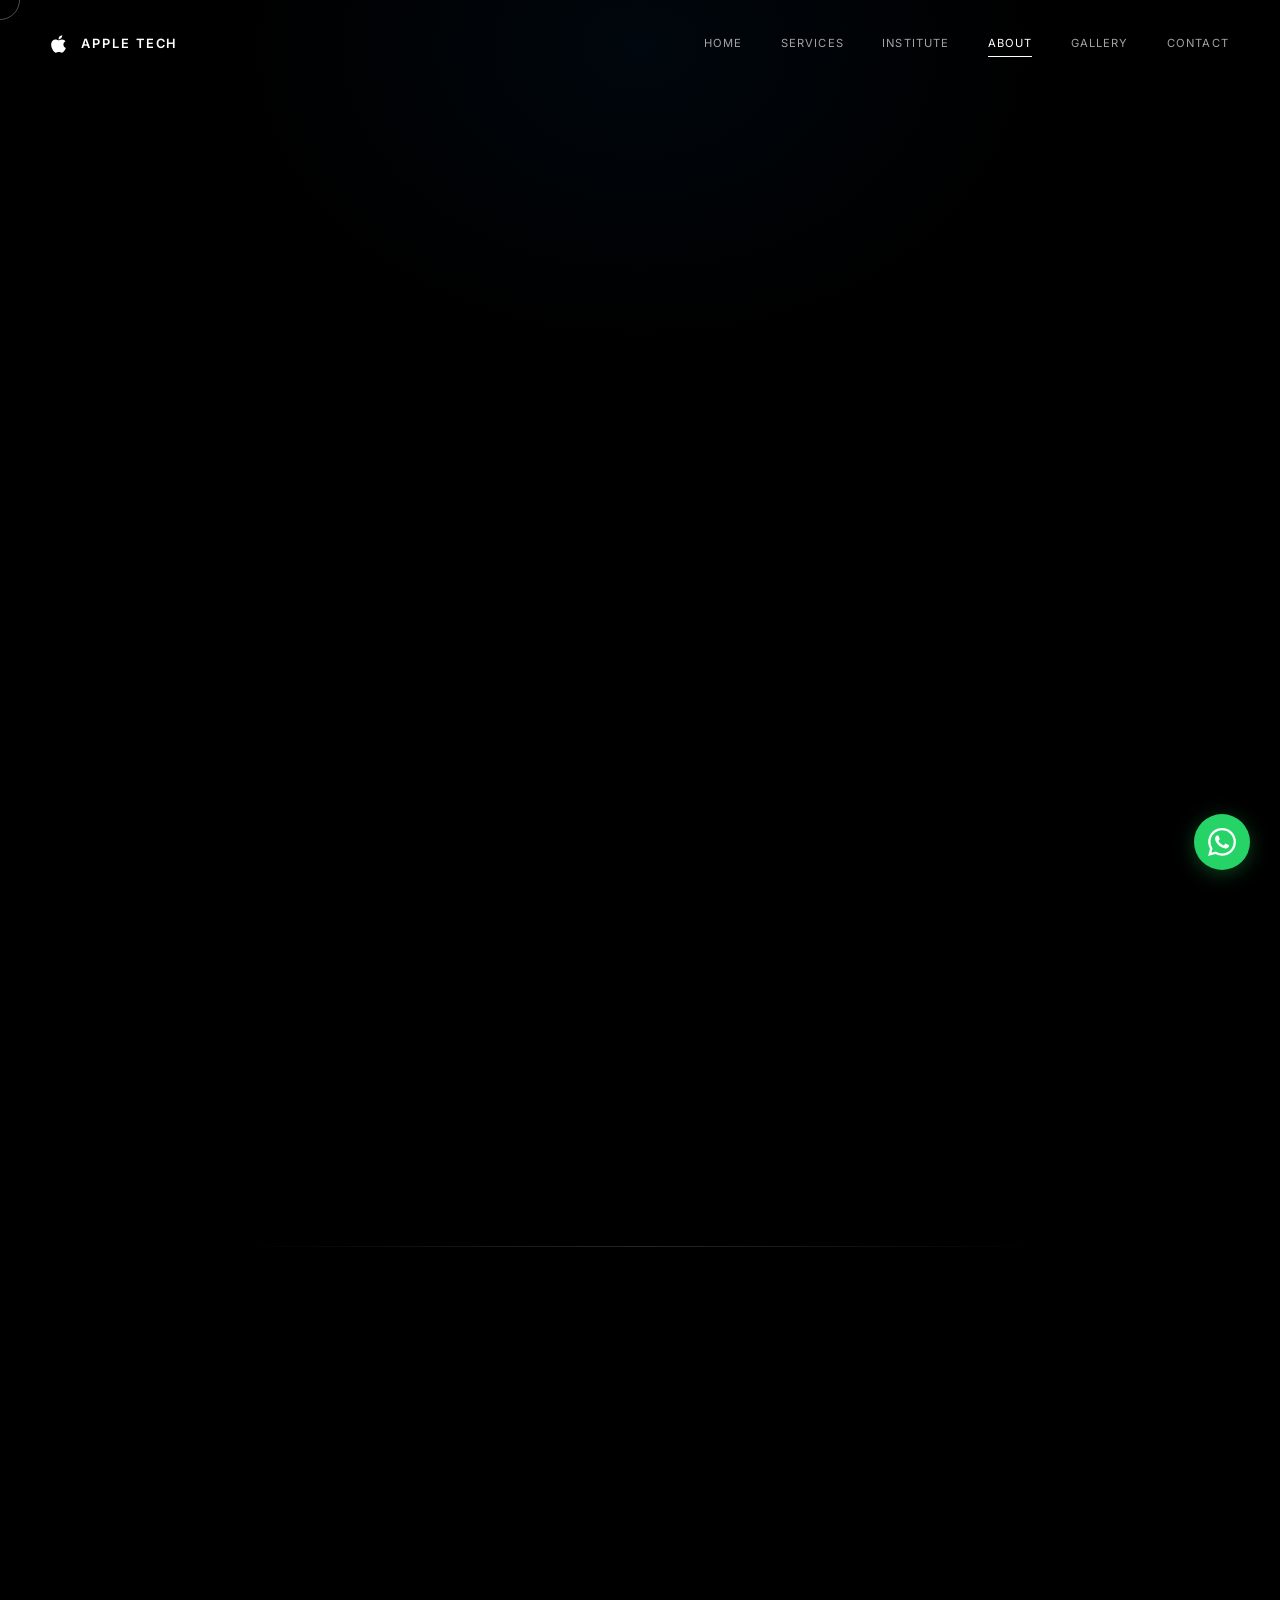
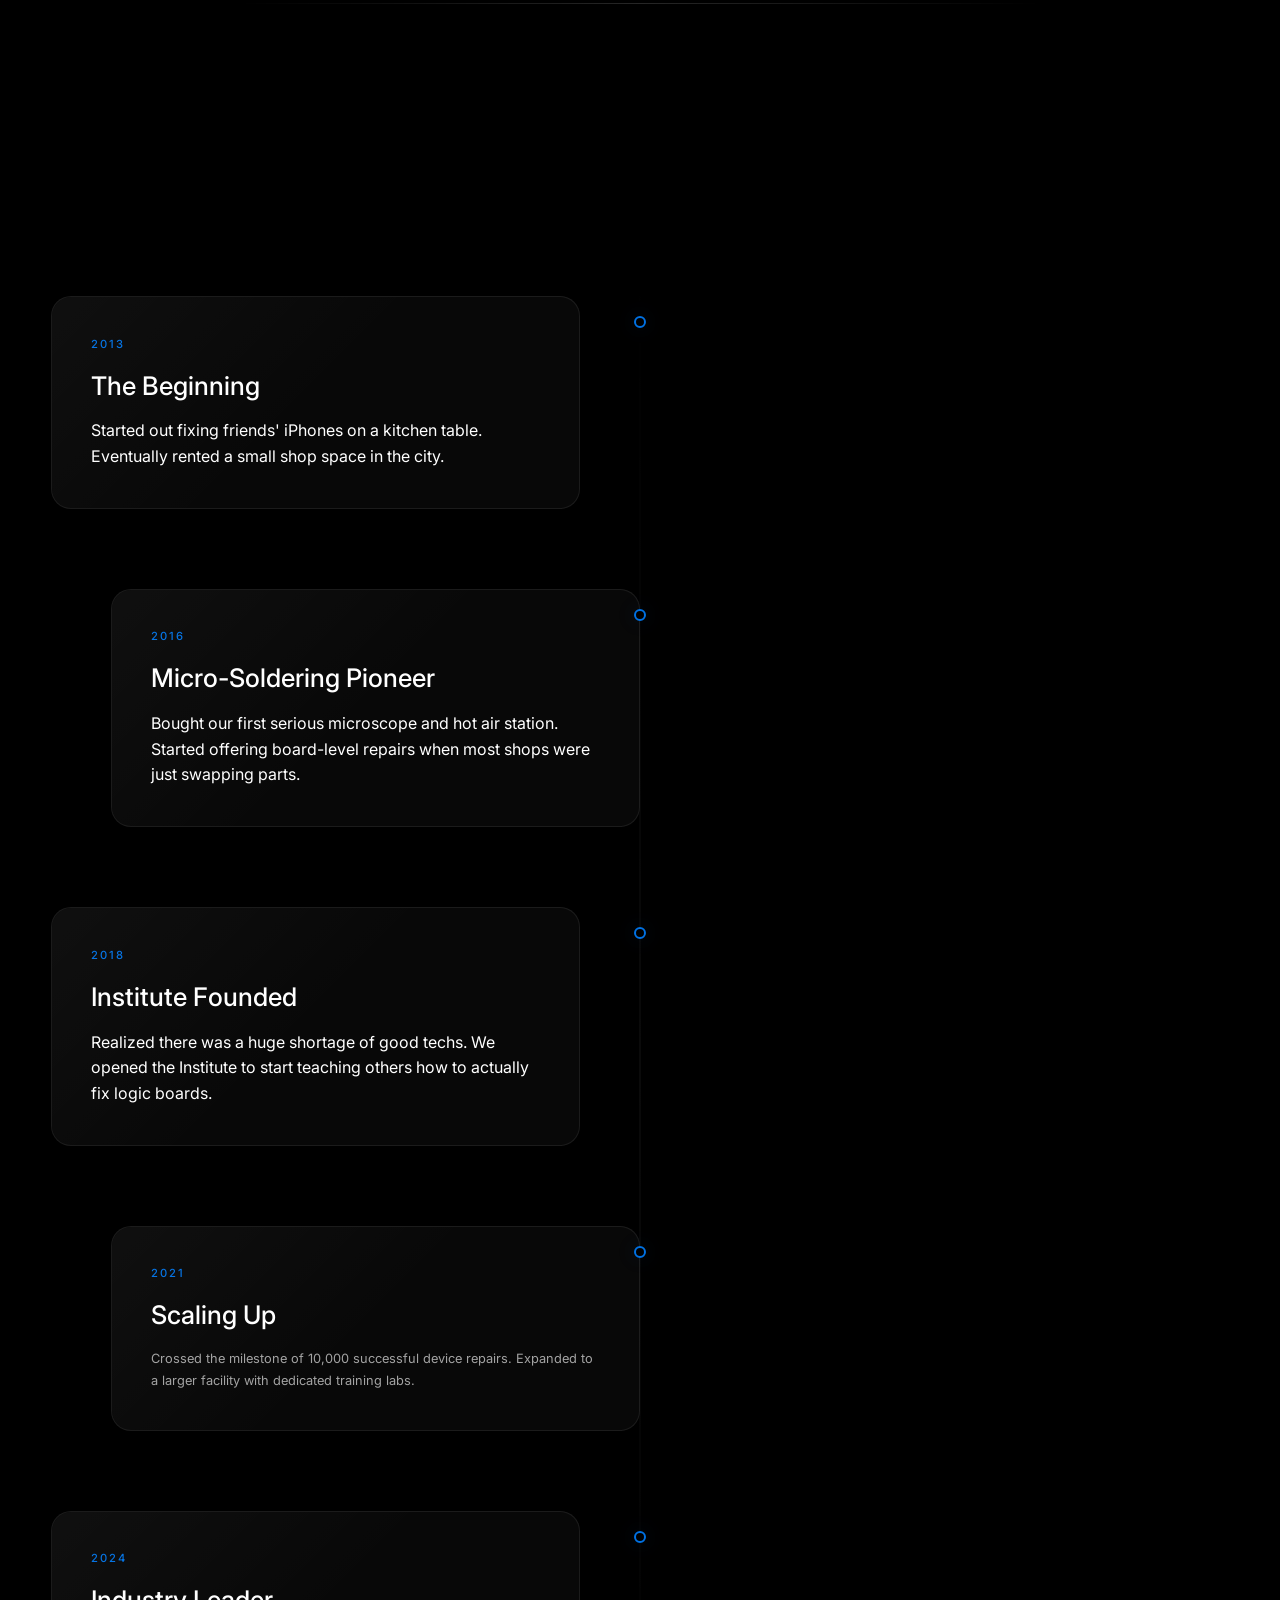
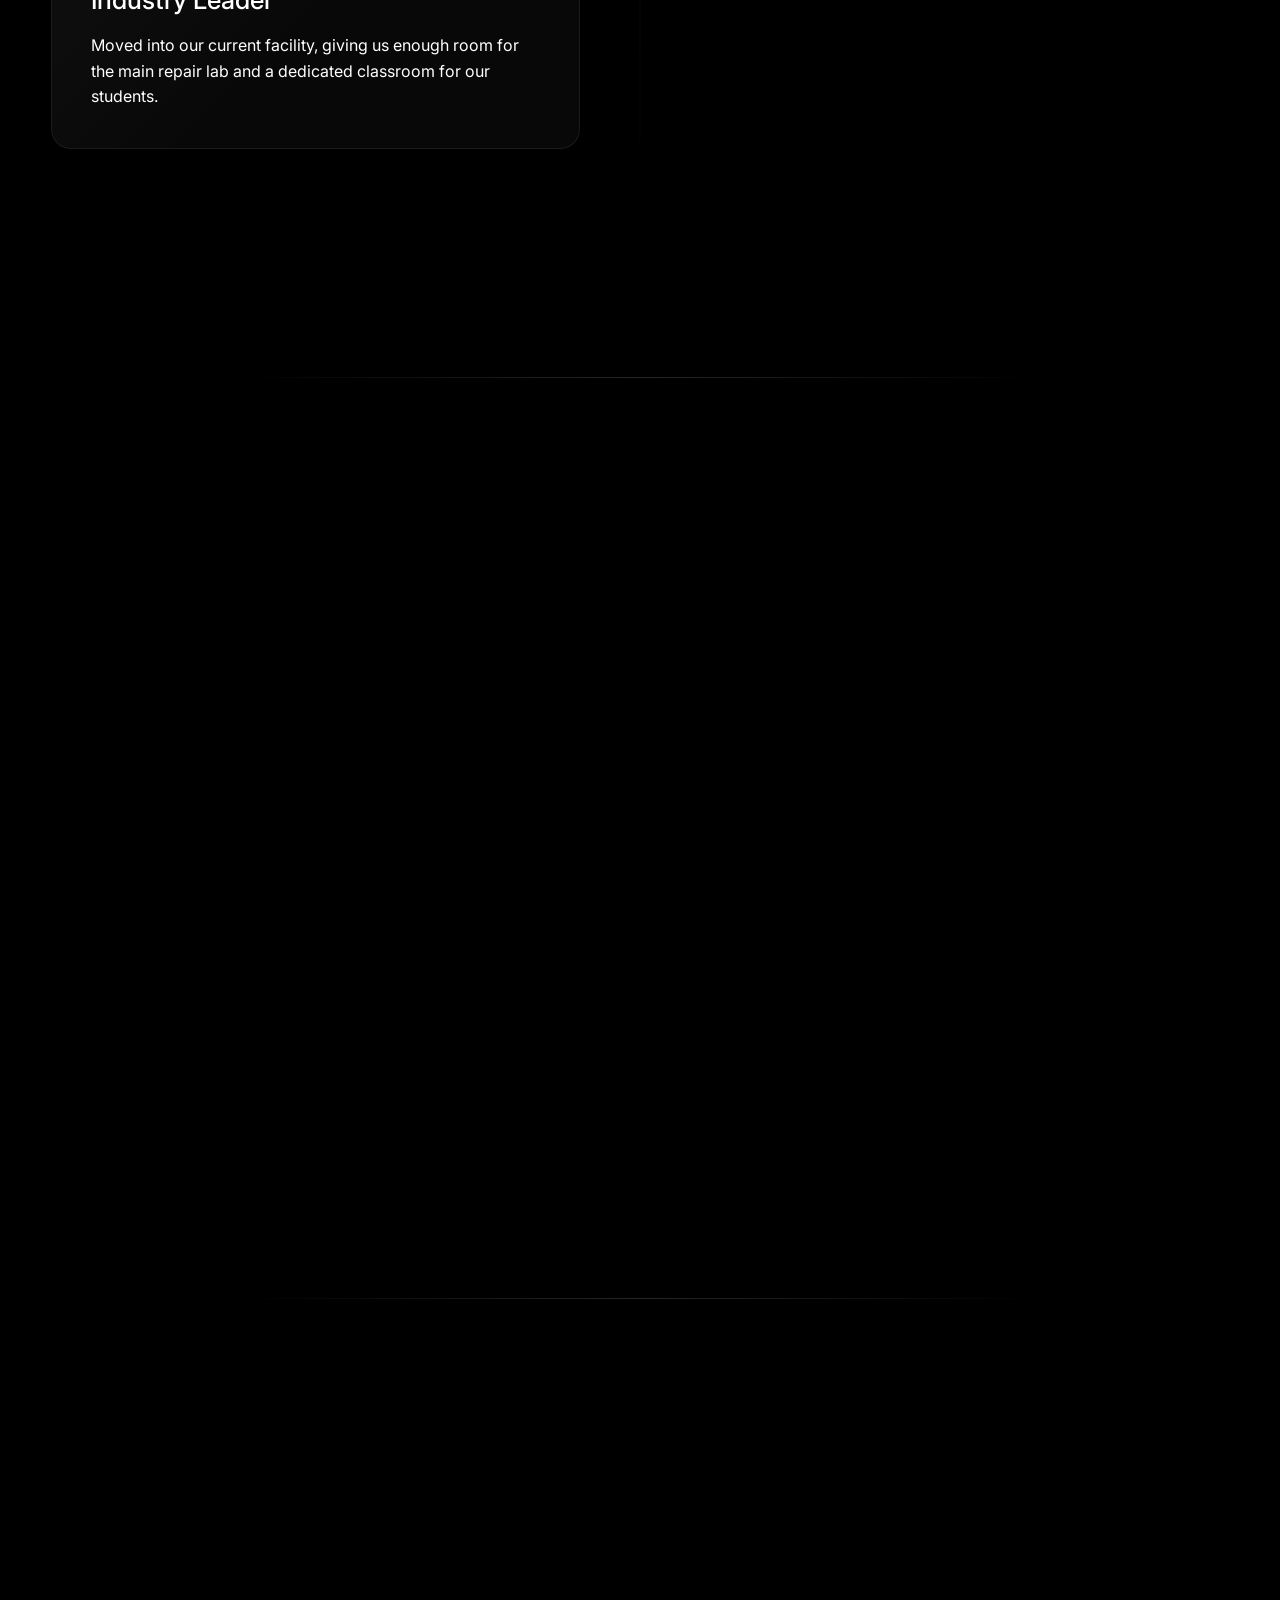
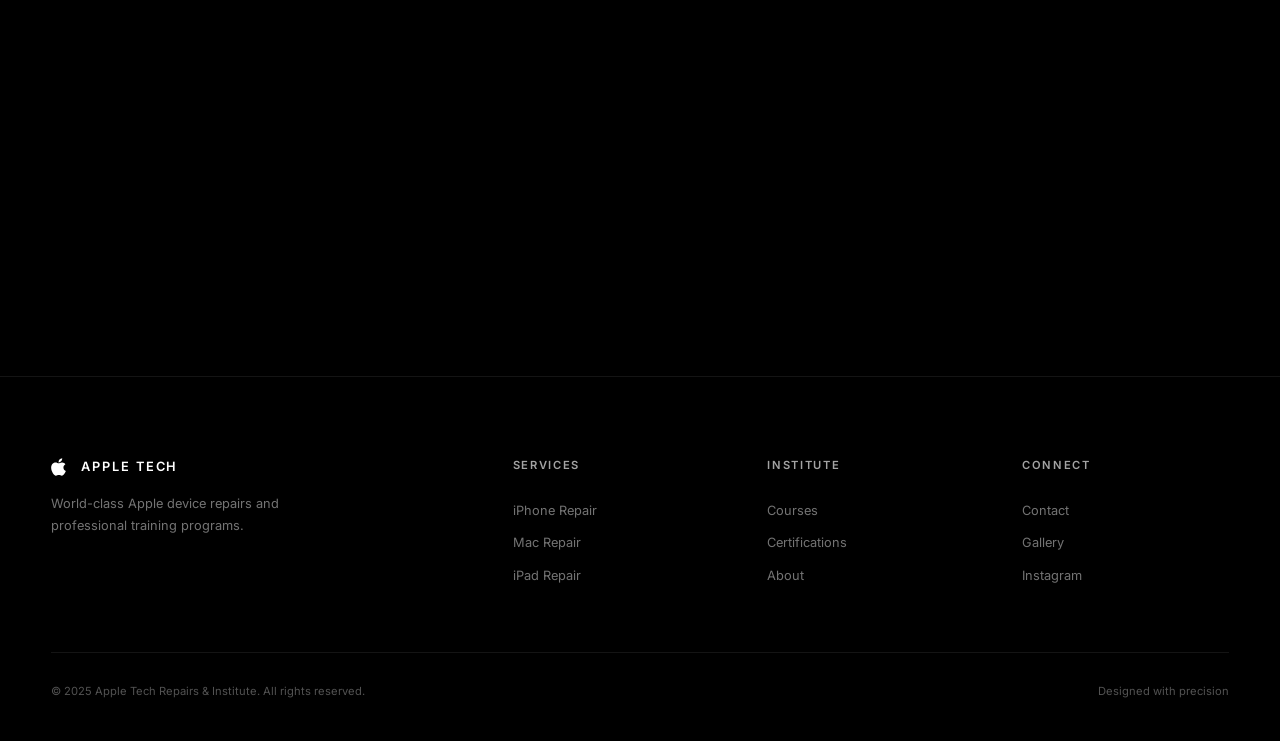
==== about.html @ 597361f4 "'First'" ====
<!DOCTYPE html>
<html lang="en">

<head>
  <meta charset="UTF-8">
  <meta name="viewport" content="width=device-width, initial-scale=1.0">
  <title>About Us — Apple Tech Repairs & Institute</title>
  <meta name="description"
    content="Learn about Apple Tech Repairs & Institute. Our story, mission, team, and 12+ years of excellence in Apple technology repair and education.">

  <link rel="preconnect" href="https://fonts.googleapis.com">
  <link rel="preconnect" href="https://fonts.gstatic.com" crossorigin>
  <link rel="stylesheet" href="https://unpkg.com/lenis@1.3.23/dist/lenis.css">
  <script src="https://cdn.tailwindcss.com"></script>
  <script>tailwind.config = { theme: { extend: { fontFamily: { 'inter': ['Inter', 'sans-serif'] } } } }</script>
  <link rel="stylesheet" href="css/style.css">
  <script type="importmap">
  { "imports": { "three": "https://cdn.jsdelivr.net/npm/three@0.160.0/build/three.module.js", "three/addons/": "https://cdn.jsdelivr.net/npm/three@0.160.0/examples/jsm/" } }
  </script>
</head>

<body data-page="about">

  <div class="page-transition"></div>

  <div class="cursor-ring"></div>
  <div class="three-canvas" id="three-canvas"></div>
  <div class="particles"></div>

  <nav class="nav" id="nav">
    <div class="nav-inner">
      <a href="index.html" class="nav-logo">
        <div class="logo-icon"></div>Apple Tech
      </a>
      <div class="nav-links">
        <a href="index.html" class="nav-link">Home</a>
        <a href="services.html" class="nav-link">Services</a>
        <a href="institute.html" class="nav-link">Institute</a>
        <a href="about.html" class="nav-link active">About</a>
        <a href="gallery.html" class="nav-link">Gallery</a>
        <a href="contact.html" class="nav-link">Contact</a>
      </div>
      <button class="nav-toggle" id="nav-toggle" aria-label="Menu"><span></span><span></span><span></span></button>
    </div>
  </nav>
  <div class="nav-mobile" id="nav-mobile">
    <a href="index.html" class="nav-link">Home</a>
    <a href="services.html" class="nav-link">Services</a>
    <a href="institute.html" class="nav-link">Institute</a>
    <a href="about.html" class="nav-link active">About</a>
    <a href="gallery.html" class="nav-link">Gallery</a>
    <a href="contact.html" class="nav-link">Contact</a>
  </div>

  <!-- ==================== PAGE HERO ==================== -->
  <section class="page-hero">
    <div class="bg-radial-top"></div>
    <div class="container grid grid-cols-1 lg:grid-cols-2 gap-12 items-center w-full">
      <div class="hero-content" data-parallax-mouse="10" style="text-align: left; padding: 0; margin: 0;">
        <span class="section-label reveal">Our Story</span>
        <h1 class="page-hero-title reveal">About <strong>Apple Tech</strong></h1>
        <p class="page-hero-subtitle reveal" style="margin-left: 0; margin-right: auto;">We're a team of technicians who
          love taking things apart and making them work again.</p>
      </div>
      <div class="hero-image reveal-right" data-parallax-mouse="-10"
        style="display: flex; justify-content: center; align-items: center;">
        <img src="aserts/hero-section-right-side.png" alt="Apple Devices"
          style="width: 100%; max-width: 500px; filter: drop-shadow(0 20px 40px rgba(0,0,0,0.5)); animation: float 6s ease-in-out infinite;">
      </div>
    </div>
  </section>

  <!-- ==================== FACILITY SHOWCASE ==================== -->
  <section class="section" style="padding-top: 0;">
    <div class="container">
      <div class="glass-card reveal"
        style="padding: 0; overflow: hidden; border-radius: 24px; aspect-ratio: 21/9; position: relative;">
        <img src="https://images.unsplash.com/photo-1581092160562-40aa08e78837?auto=format&fit=crop&w=1600&q=80"
          alt="Technician repairing motherboard via microscope"
          style="width: 100%; height: 100%; object-fit: cover; opacity: 0.8; mix-blend-mode: screen; filter: grayscale(50%) contrast(1.2);">
        <div
          style="position: absolute; inset: 0; background: linear-gradient(to top, rgba(0,0,0,0.9), transparent); pointer-events: none;">
        </div>
        <div style="position: absolute; bottom: 40px; left: 40px; max-width: 600px;">
          <h2 class="section-title" style="margin-bottom: 8px; font-size: var(--font-size-2xl);">Precision
            <strong>Micro-Soldering</strong></h2>
          <p style="color: var(--gray-300);">Where others see a dead logic board, we see a puzzle waiting to be solved
            under the microscope.</p>
        </div>
      </div>
    </div>
  </section>

  <div class="glow-divider"></div>

  <!-- ==================== MISSION ==================== -->
  <section class="section" id="mission" style="padding-top: 0;">
    <div class="container" style="max-width: 800px;">
      <div style="text-align: center;">
        <span class="section-label reveal">Our Mission</span>
        <h2 class="section-title reveal">We believe in fixing things instead of throwing them away.</h2>
        <p class="section-subtitle reveal">Throwing away a laptop just because a single chip failed never made sense to
          us. We started this shop to offer real, component-level repairs, and eventually opened the institute to pass
          those skills on to the next generation of techs.</p>
      </div>
    </div>
  </section>

  <div class="glow-divider"></div>

  <!-- ==================== TIMELINE ==================== -->
  <section class="section" id="our-timeline">
    <div class="container">
      <div class="section-header">
        <span class="section-label reveal">Our Journey</span>
        <h2 class="section-title reveal">Company <strong>Evolution</strong></h2>
      </div>
      <div class="timeline">
        <div class="timeline-item">
          <div class="timeline-content">
            <div class="glass-card">
              <div class="card-glow"></div>
              <div class="timeline-year">2013</div>
              <h3 class="timeline-title">The Beginning</h3>
              <p>Started out fixing friends' iPhones on a kitchen table. Eventually rented a small shop space in the
                city.</p>
            </div>
          </div>
          <div class="timeline-content"></div>
        </div>
        <div class="timeline-item">
          <div class="timeline-content"></div>
          <div class="timeline-content">
            <div class="glass-card">
              <div class="card-glow"></div>
              <div class="timeline-year">2016</div>
              <h3 class="timeline-title">Micro-Soldering Pioneer</h3>
              <p>Bought our first serious microscope and hot air station. Started offering board-level repairs when most
                shops were just swapping parts.</p>
            </div>
          </div>
        </div>
        <div class="timeline-item">
          <div class="timeline-content">
            <div class="glass-card">
              <div class="card-glow"></div>
              <div class="timeline-year">2018</div>
              <h3 class="timeline-title">Institute Founded</h3>
              <p>Realized there was a huge shortage of good techs. We opened the Institute to start teaching others how
                to actually fix logic boards.</p>
            </div>
          </div>
          <div class="timeline-content"></div>
        </div>
        <div class="timeline-item">
          <div class="timeline-content"></div>
          <div class="timeline-content">
            <div class="glass-card">
              <div class="card-glow"></div>
              <div class="timeline-year">2021</div>
              <h3 class="timeline-title">Scaling Up</h3>
              <p class="timeline-desc">Crossed the milestone of 10,000 successful device repairs. Expanded to a larger
                facility with dedicated training labs.</p>
            </div>
          </div>
        </div>
        <div class="timeline-item">
          <div class="timeline-content">
            <div class="glass-card">
              <div class="card-glow"></div>
              <div class="timeline-year">2024</div>
              <h3 class="timeline-title">Industry Leader</h3>
              <p>Moved into our current facility, giving us enough room for the main repair lab and a dedicated
                classroom for our students.</p>
            </div>
          </div>
          <div class="timeline-content"></div>
        </div>
      </div>
    </div>
  </section>

  <div class="glow-divider"></div>

  <!-- ==================== VALUES ==================== -->
  <section class="section" id="values">
    <div class="container">
      <div class="section-header">
        <span class="section-label reveal">What We Stand For</span>
        <h2 class="section-title reveal">Our <strong>Values</strong></h2>
      </div>
      <div class="cards-grid cards-grid-3">
        <div class="glass-card reveal">
          <div class="card-glow"></div>
          <div class="card-icon"><svg width="24" height="24" viewBox="0 0 24 24" fill="none" stroke="currentColor"
              stroke-width="2" stroke-linecap="round" stroke-linejoin="round">
              <circle cx="12" cy="12" r="10"></circle>
              <circle cx="12" cy="12" r="6"></circle>
              <circle cx="12" cy="12" r="2"></circle>
            </svg></div>
          <h3 class="card-title">Precision</h3>
          <p class="card-desc">We try to get every tiny screw back exactly where it belongs.</p>
        </div>
        <div class="glass-card reveal">
          <div class="card-glow"></div>
          <div class="card-icon"><svg width="24" height="24" viewBox="0 0 24 24" fill="none" stroke="currentColor"
              stroke-width="2" stroke-linecap="round" stroke-linejoin="round">
              <path d="M12 22s8-4 8-10V5l-8-3-8 3v7c0 6 8 10 8 10z"></path>
              <path d="m9 12 2 2 4-4"></path>
            </svg></div>
          <h3 class="card-title">Integrity</h3>
          <p class="card-desc">We'll tell you straight up if a repair isn't worth it. No point in fixing something
            that's totally dead.</p>
        </div>
        <div class="glass-card reveal">
          <div class="card-glow"></div>
          <div class="card-icon"><svg width="24" height="24" viewBox="0 0 24 24" fill="none" stroke="currentColor"
              stroke-width="2" stroke-linecap="round" stroke-linejoin="round">
              <polygon points="13 2 3 14 12 14 11 22 21 10 12 10 13 2"></polygon>
            </svg></div>
          <h3 class="card-title">Innovation</h3>
          <p class="card-desc">Apple keeps changing how they build things, so we keep buying new tools and learning new
            tricks.</p>
        </div>
        <div class="glass-card reveal">
          <div class="card-glow"></div>
          <div class="card-icon"><svg width="24" height="24" viewBox="0 0 24 24" fill="none" stroke="currentColor"
              stroke-width="2" stroke-linecap="round" stroke-linejoin="round">
              <path d="M4 19.5v-15A2.5 2.5 0 0 1 6.5 2H20v20H6.5a2.5 2.5 0 0 1 0-5H20"></path>
            </svg></div>
          <h3 class="card-title">Education</h3>
          <p class="card-desc">We don't gatekeep our repair methods. If we figure out a tough repair, we teach our
            students how to do it.</p>
        </div>
        <div class="glass-card reveal">
          <div class="card-glow"></div>
          <div class="card-icon"><svg width="24" height="24" viewBox="0 0 24 24" fill="none" stroke="currentColor"
              stroke-width="2" stroke-linecap="round" stroke-linejoin="round">
              <circle cx="12" cy="12" r="10"></circle>
              <line x1="2" y1="12" x2="22" y2="12"></line>
              <path d="M12 2a15.3 15.3 0 0 1 4 10 15.3 15.3 0 0 1-4 10 15.3 15.3 0 0 1-4-10 15.3 15.3 0 0 1 4-10z">
              </path>
            </svg></div>
          <h3 class="card-title">Sustainability</h3>
          <p class="card-desc">Keeping electronics out of landfills is just a good thing to do. Repairing is almost
            always better than replacing.</p>
        </div>
        <div class="glass-card reveal">
          <div class="card-glow"></div>
          <div class="card-icon"><svg width="24" height="24" viewBox="0 0 24 24" fill="none" stroke="currentColor"
              stroke-width="2" stroke-linecap="round" stroke-linejoin="round">
              <polygon
                points="12 2 15.09 8.26 22 9.27 17 14.14 18.18 21.02 12 17.77 5.82 21.02 7 14.14 2 9.27 8.91 8.26 12 2">
              </polygon>
            </svg></div>
          <h3 class="card-title">Excellence</h3>
          <p class="card-desc">We take pride in our work. It feels good to hand back a perfectly working laptop to
            someone who thought it was dead.</p>
        </div>
      </div>
    </div>
  </section>

  <div class="glow-divider"></div>

  <!-- ==================== TEAM ==================== -->
  <section class="section" id="team">
    <div class="container">
      <div class="section-header">
        <span class="section-label reveal">Meet the Experts</span>
        <h2 class="section-title reveal">Our <strong>Team</strong></h2>
      </div>
      <div class="cards-grid cards-grid-3">
        <div class="glass-card team-card reveal" style="text-align: center;">
          <div class="card-glow"></div>
          <div
            style="width: 80px; height: 80px; border-radius: 50%; margin: 0 auto 20px; background: linear-gradient(135deg, var(--gray-700), var(--gray-900)); border: 2px solid var(--glass-border); display: flex; align-items: center; justify-content: center; color: var(--accent);">
            <svg width="32" height="32" viewBox="0 0 24 24" fill="none" stroke="currentColor" stroke-width="2"
              stroke-linecap="round" stroke-linejoin="round">
              <path d="M19 21v-2a4 4 0 0 0-4-4H9a4 4 0 0 0-4 4v2"></path>
              <circle cx="12" cy="7" r="4"></circle>
            </svg>
          </div>
          <h3 class="card-title">Usman Ali</h3>
          <p
            style="font-size: var(--font-size-xs); color: var(--accent); letter-spacing: 0.1em; text-transform: uppercase; margin-bottom: 12px;">
            Lead Tech & Founder</p>
          <p class="card-desc">Been fixing Macs since the Core 2 Duo days. Spends most of his time looking through a
            microscope.</p>
        </div>
        <div class="glass-card team-card reveal" style="text-align: center;">
          <div class="card-glow"></div>
          <div
            style="width: 80px; height: 80px; border-radius: 50%; margin: 0 auto 20px; background: linear-gradient(135deg, var(--gray-700), var(--gray-900)); border: 2px solid var(--glass-border); display: flex; align-items: center; justify-content: center; color: var(--accent);">
            <svg width="32" height="32" viewBox="0 0 24 24" fill="none" stroke="currentColor" stroke-width="2"
              stroke-linecap="round" stroke-linejoin="round">
              <path
                d="M15 14c.2-1 .7-1.7 1.5-2.5 1-.9 1.5-2.2 1.5-3.5A6 6 0 0 0 6 8c0 1.3.5 2.6 1.5 3.5.8.8 1.3 1.5 1.5 2.5" />
              <path d="M9 18h6" />
              <path d="M10 22h4" />
            </svg>
          </div>
          <h3 class="card-title">Fahad Ahmed</h3>
          <p
            style="font-size: var(--font-size-xs); color: var(--accent); letter-spacing: 0.1em; text-transform: uppercase; margin-bottom: 12px;">
            Head Instructor</p>
          <p class="card-desc">Used to work at an Apple Store before realizing he wanted to actually fix the boards.
            Leads our advanced classes.</p>
        </div>
        <div class="glass-card team-card reveal" style="text-align: center;">
          <div class="card-glow"></div>
          <div
            style="width: 80px; height: 80px; border-radius: 50%; margin: 0 auto 20px; background: linear-gradient(135deg, var(--gray-700), var(--gray-900)); border: 2px solid var(--glass-border); display: flex; align-items: center; justify-content: center; color: var(--accent);">
            <svg width="32" height="32" viewBox="0 0 24 24" fill="none" stroke="currentColor" stroke-width="2"
              stroke-linecap="round" stroke-linejoin="round">
              <path
                d="M14.7 6.3a1 1 0 0 0 0 1.4l1.6 1.6a1 1 0 0 0 1.4 0l3.77-3.77a6 6 0 0 1-7.94 7.94l-6.91 6.91a2.12 2.12 0 0 1-3-3l6.91-6.91a6 6 0 0 1 7.94-7.94l-3.76 3.76z">
              </path>
            </svg>
          </div>
          <h3 class="card-title">Ayesha Khan</h3>
          <p
            style="font-size: var(--font-size-xs); color: var(--accent); letter-spacing: 0.1em; text-transform: uppercase; margin-bottom: 12px;">
            Technician</p>
          <p class="card-desc">Our go-to person for water damage. If your phone took a swim, Elena is the one who will
            usually save it.</p>
        </div>
      </div>
    </div>
  </section>

  <!-- FOOTER -->
  <footer class="footer" id="footer">
    <div class="container">
      <div class="footer-grid">
        <div class="footer-brand">
          <div class="nav-logo" style="margin-bottom: 16px;">
            <div class="logo-icon"></div>Apple Tech
          </div>
          <p>World-class Apple device repairs and professional training programs.</p>
        </div>
        <div class="footer-col">
          <h4>Services</h4><a href="services.html">iPhone Repair</a><a href="services.html">Mac Repair</a><a
            href="services.html">iPad Repair</a>
        </div>
        <div class="footer-col">
          <h4>Institute</h4><a href="institute.html">Courses</a><a href="institute.html">Certifications</a><a
            href="about.html">About</a>
        </div>
        <div class="footer-col">
          <h4>Connect</h4><a href="contact.html">Contact</a><a href="gallery.html">Gallery</a><a href="#">Instagram</a>
        </div>
      </div>
      <div class="footer-bottom">
        <span>&copy; 2025 Apple Tech Repairs & Institute. All rights reserved.</span>
        <span>Designed with precision</span>
      </div>
    </div>
  </footer>

  <a href="https://wa.me/923001234567" target="_blank" class="whatsapp-float" aria-label="Chat on WhatsApp">
    <svg viewBox="0 0 24 24">
      <path
        d="M17.472 14.382c-.297-.149-1.758-.867-2.03-.967-.273-.099-.471-.148-.67.15-.197.297-.767.966-.94 1.164-.173.199-.347.223-.644.075-.297-.15-1.255-.463-2.39-1.475-.883-.788-1.48-1.761-1.653-2.059-.173-.297-.018-.458.13-.606.134-.133.298-.347.446-.52.149-.174.198-.298.298-.497.099-.198.05-.371-.025-.52-.075-.149-.669-1.612-.916-2.207-.242-.579-.487-.5-.669-.51-.173-.008-.371-.01-.57-.01-.198 0-.52.074-.792.372-.272.297-1.04 1.016-1.04 2.479 0 1.462 1.065 2.875 1.213 3.074.149.198 2.096 3.2 5.077 4.487.709.306 1.262.489 1.694.625.712.227 1.36.195 1.871.118.571-.085 1.758-.719 2.006-1.413.248-.694.248-1.289.173-1.413-.074-.124-.272-.198-.57-.347m-5.421 7.403h-.004a9.87 9.87 0 01-5.031-1.378l-.361-.214-3.741.982.998-3.648-.235-.374a9.86 9.86 0 01-1.51-5.26c.001-5.45 4.436-9.884 9.888-9.884 2.64 0 5.122 1.03 6.988 2.898a9.825 9.825 0 012.893 6.994c-.003 5.45-4.437 9.884-9.885 9.884m8.413-18.297A11.815 11.815 0 0012.05 0C5.495 0 .16 5.335.157 11.892c0 2.096.547 4.142 1.588 5.945L.057 24l6.305-1.654a11.882 11.882 0 005.683 1.448h.005c6.554 0 11.89-5.335 11.893-11.893a11.821 11.821 0 00-3.48-8.413z" />
    </svg>
  </a>

  <script src="https://unpkg.com/lenis@1.3.23/dist/lenis.min.js"></script>
  <script src="https://cdn.jsdelivr.net/npm/gsap@3.15.0/dist/gsap.min.js"></script>
  <script src="https://cdn.jsdelivr.net/npm/gsap@3.15.0/dist/ScrollTrigger.min.js"></script>
  <script src="https://cdn.jsdelivr.net/npm/htmx.org@2.0.10/dist/htmx.min.js"></script>
  <script defer src="https://cdn.jsdelivr.net/npm/alpinejs@3.15.12/dist/cdn.min.js"></script>
  <script type="module" src="js/three-scene.js"></script>
  <script src="js/main.js"></script>
  <script src="js/animations.js"></script>
  <script src="js/pages/about.js"></script>
</body>

</html>
---- css/style.css ----
/* ============================================================
   APPLE TECH — Anti-Gravity Design System
   Premium monochrome, glassmorphism, floating UI
   ============================================================ */

/* ---------- Google Font ---------- */
@import url('https://fonts.googleapis.com/css2?family=Inter:wght@100;200;300;400;500;600;700;800;900&display=swap');

/* ---------- Custom Properties ---------- */
:root {
  /* Colors */
  --black: #000000;
  --white: #ffffff;
  --gray-50: #fafafa;
  --gray-100: #f5f5f5;
  --gray-200: #e5e5e5;
  --gray-300: #d4d4d4;
  --gray-400: #a3a3a3;
  --gray-500: #737373;
  --gray-600: #525252;
  --gray-700: #404040;
  --gray-800: #262626;
  --gray-900: #171717;
  --gray-950: #0a0a0a;

  /* Accent */
  --accent: #0071E3;
  --accent-glow: rgba(0, 113, 227, 0.4);

  /* Glass */
  --glass-bg: rgba(255, 255, 255, 0.03);
  --glass-bg-hover: rgba(255, 255, 255, 0.06);
  --glass-border: rgba(255, 255, 255, 0.08);
  --glass-border-hover: rgba(255, 255, 255, 0.15);
  --glass-blur: 20px;
  --glass-blur-heavy: 40px;

  /* Glow */
  --glow-white: rgba(255, 255, 255, 0.08);
  --glow-white-strong: rgba(255, 255, 255, 0.15);
  --glow-accent: rgba(0, 113, 227, 0.15);

  /* Spacing */
  --section-padding: clamp(80px, 12vh, 160px);
  --container-max: 1280px;
  --container-padding: clamp(20px, 4vw, 80px);

  /* Typography */
  --font-family: 'Inter', -apple-system, BlinkMacSystemFont, 'Segoe UI', sans-serif;
  --font-size-xs: clamp(0.7rem, 0.8vw, 0.8rem);
  --font-size-sm: clamp(0.8rem, 0.9vw, 0.9rem);
  --font-size-base: clamp(0.9rem, 1vw, 1rem);
  --font-size-lg: clamp(1rem, 1.2vw, 1.2rem);
  --font-size-xl: clamp(1.2rem, 1.5vw, 1.5rem);
  --font-size-2xl: clamp(1.5rem, 2vw, 2rem);
  --font-size-3xl: clamp(2rem, 3vw, 3rem);
  --font-size-4xl: clamp(2.5rem, 4vw, 4rem);
  --font-size-hero: clamp(2.8rem, 6vw, 6rem);
  --font-size-display: clamp(3.5rem, 8vw, 8rem);

  /* Animation */
  --ease-out-expo: cubic-bezier(0.16, 1, 0.3, 1);
  --ease-out-quart: cubic-bezier(0.25, 1, 0.5, 1);
  --ease-in-out: cubic-bezier(0.65, 0, 0.35, 1);
  --duration-fast: 0.3s;
  --duration-medium: 0.6s;
  --duration-slow: 1s;
  --duration-glacial: 2s;

  /* Z-index layers */
  --z-background: -1;
  --z-content: 1;
  --z-nav: 100;
  --z-cursor: 200;
  --z-preloader: 300;
  --z-overlay: 250;
}

/* ---------- Reset ---------- */
*,
*::before,
*::after {
  margin: 0;
  padding: 0;
  box-sizing: border-box;
}

html {
  scroll-behavior: auto;
  /* Lenis handles scrolling */
  -webkit-font-smoothing: antialiased;
  -moz-osx-font-smoothing: grayscale;
}

body {
  font-family: var(--font-family);
  background: var(--black);
  color: var(--white);
  overflow-x: hidden;
  cursor: default;
  line-height: 1.6;
  min-height: 100vh;
}

a {
  color: inherit;
  text-decoration: none;
  cursor: pointer;
}

button {
  cursor: pointer;
  font-family: var(--font-family);
}

img {
  max-width: 100%;
  height: auto;
  display: block;
}

ul,
ol {
  list-style: none;
}

input,
textarea,
select {
  font-family: var(--font-family);
  cursor: pointer;
}

/* ---------- Scrollbar ---------- */
::-webkit-scrollbar {
  width: 4px;
}

::-webkit-scrollbar-track {
  background: transparent;
}

::-webkit-scrollbar-thumb {
  background: rgba(255, 255, 255, 0.1);
  border-radius: 4px;
}

::-webkit-scrollbar-thumb:hover {
  background: rgba(255, 255, 255, 0.2);
}

/* ---------- Selection ---------- */
::selection {
  background: var(--accent);
  color: var(--white);
}

/* ---------- Custom Cursor ---------- */
.cursor-dot {
  position: fixed;
  top: 0;
  left: 0;
  width: 8px;
  height: 8px;
  background: var(--white);
  border-radius: 50%;
  pointer-events: none;
  z-index: var(--z-cursor);
  transform: translate(-50%, -50%);
  transition: width 0.3s var(--ease-out-expo),
    height 0.3s var(--ease-out-expo),
    background 0.3s var(--ease-out-expo);
  mix-blend-mode: difference;
}

.cursor-ring {
  position: fixed;
  top: 0;
  left: 0;
  width: 40px;
  height: 40px;
  border: 1px solid rgba(255, 255, 255, 0.3);
  border-radius: 50%;
  pointer-events: none;
  z-index: var(--z-cursor);
  transform: translate(-50%, -50%);
  transition: width 0.4s var(--ease-out-expo),
    height 0.4s var(--ease-out-expo),
    border-color 0.4s var(--ease-out-expo),
    background 0.4s var(--ease-out-expo);
}

.cursor-dot.hover {
  width: 60px;
  height: 60px;
  background: rgba(255, 255, 255, 0.05);
  mix-blend-mode: normal;
}

.cursor-ring.hover {
  width: 80px;
  height: 80px;
  border-color: var(--accent);
  background: rgba(0, 113, 227, 0.05);
}

.cursor-dot.clicking {
  width: 4px;
  height: 4px;
}

.cursor-ring.clicking {
  width: 30px;
  height: 30px;
}

/* Hide custom cursor on touch */
@media (hover: none) {

  .cursor-dot,
  .cursor-ring {
    display: none;
  }

  body,
  a,
  button,
  input,
  textarea,
  select {
    cursor: auto;
  }
}

/* ---------- Preloader ---------- */
.preloader {
  position: fixed;
  inset: 0;
  background: var(--black);
  z-index: var(--z-preloader);
  display: flex;
  align-items: center;
  justify-content: center;
  flex-direction: column;
  gap: 24px;
}

.preloader-text {
  font-size: var(--font-size-2xl);
  font-weight: 200;
  letter-spacing: 0.5em;
  text-transform: uppercase;
  overflow: hidden;
}

.preloader-text .char {
  display: inline-block;
  transform: translateY(100%);
  opacity: 0;
}

.preloader-line {
  width: 0;
  height: 1px;
  background: linear-gradient(90deg, transparent, var(--white), transparent);
}

.preloader-sub {
  font-size: var(--font-size-xs);
  font-weight: 300;
  letter-spacing: 0.3em;
  text-transform: uppercase;
  color: var(--gray-500);
  opacity: 0;
}

.preloader.hidden {
  pointer-events: none;
}

/* ---------- Page Transition Overlay ---------- */
.page-transition {
  position: fixed;
  inset: 0;
  background: var(--black);
  z-index: var(--z-overlay);
  pointer-events: none;
  opacity: 0;
}

/* ---------- Three.js Canvas ---------- */
.three-canvas {
  position: fixed;
  inset: 0;
  z-index: var(--z-background);
  pointer-events: none;
}

.three-canvas canvas {
  width: 100% !important;
  height: 100% !important;
}

/* ---------- Navigation ---------- */
.nav {
  position: fixed;
  top: 0;
  left: 0;
  right: 0;
  z-index: var(--z-nav);
  padding: 20px var(--container-padding);
  transition: transform 0.6s var(--ease-out-expo),
    background 0.6s var(--ease-out-expo);
}

.nav.scrolled {
  background: rgba(0, 0, 0, 0.6);
  backdrop-filter: blur(var(--glass-blur));
  -webkit-backdrop-filter: blur(var(--glass-blur));
  border-bottom: 1px solid var(--glass-border);
}

.nav.hidden {
  transform: translateY(-100%);
}

.nav-inner {
  max-width: var(--container-max);
  margin: 0 auto;
  display: flex;
  align-items: center;
  justify-content: space-between;
  height: 48px;
}

.nav-logo {
  font-size: var(--font-size-sm);
  font-weight: 600;
  letter-spacing: 0.15em;
  text-transform: uppercase;
  display: flex;
  align-items: center;
  gap: 10px;
  white-space: nowrap;
}

.nav-logo .logo-icon {
  width: 20px;
  height: 20px;
  background: var(--white);
  -webkit-mask-image: url("data:image/svg+xml,%3Csvg xmlns='http://www.w3.org/2000/svg' viewBox='0 0 384 512'%3E%3Cpath d='M318.7 268.7c-.2-36.7 16.4-64.4 50-84.8-18.8-26.9-47.2-41.7-84.7-44.6-35.5-2.8-74.3 20.7-88.5 20.7-15 0-49.4-19.7-76.4-19.7C63.3 141.2 4 184.8 4 273.5q0 39.3 14.4 81.2c12.8 36.7 59 126.7 107.2 125.2 25.2-.6 43-17.9 75.8-17.9 31.8 0 48.3 17.9 76.4 17.9 48.6-.7 90.4-82.5 102.6-119.3-65.2-30.7-61.7-90-61.7-91.9zm-56.6-164.2c27.3-32.4 24.8-61.9 24-72.5-24.1 1.4-52 16.4-67.9 34.9-17.5 19.8-27.8 44.3-25.6 71.9 26.1 2 49.9-11.4 69.5-34.3z'/%3E%3C/svg%3E");
  mask-image: url("data:image/svg+xml,%3Csvg xmlns='http://www.w3.org/2000/svg' viewBox='0 0 384 512'%3E%3Cpath d='M318.7 268.7c-.2-36.7 16.4-64.4 50-84.8-18.8-26.9-47.2-41.7-84.7-44.6-35.5-2.8-74.3 20.7-88.5 20.7-15 0-49.4-19.7-76.4-19.7C63.3 141.2 4 184.8 4 273.5q0 39.3 14.4 81.2c12.8 36.7 59 126.7 107.2 125.2 25.2-.6 43-17.9 75.8-17.9 31.8 0 48.3 17.9 76.4 17.9 48.6-.7 90.4-82.5 102.6-119.3-65.2-30.7-61.7-90-61.7-91.9zm-56.6-164.2c27.3-32.4 24.8-61.9 24-72.5-24.1 1.4-52 16.4-67.9 34.9-17.5 19.8-27.8 44.3-25.6 71.9 26.1 2 49.9-11.4 69.5-34.3z'/%3E%3C/svg%3E");
  -webkit-mask-size: contain;
  mask-size: contain;
  -webkit-mask-repeat: no-repeat;
  mask-repeat: no-repeat;
}

.nav-links {
  display: flex;
  align-items: center;
  gap: clamp(20px, 3vw, 40px);
}

.nav-link {
  font-size: var(--font-size-xs);
  font-weight: 400;
  letter-spacing: 0.1em;
  text-transform: uppercase;
  color: var(--gray-400);
  transition: color var(--duration-fast) var(--ease-out-expo);
  position: relative;
}

.nav-link::after {
  content: '';
  position: absolute;
  bottom: -4px;
  left: 0;
  width: 0;
  height: 1px;
  background: var(--white);
  transition: width var(--duration-medium) var(--ease-out-expo);
}

.nav-link:hover,
.nav-link.active {
  color: var(--white);
}

.nav-link:hover::after,
.nav-link.active::after {
  width: 100%;
}

/* Mobile nav toggle */
.nav-toggle {
  display: none;
  flex-direction: column;
  gap: 5px;
  background: none;
  border: none;
  padding: 8px;
}

.nav-toggle span {
  width: 24px;
  height: 1px;
  background: var(--white);
  transition: all var(--duration-fast) var(--ease-out-expo);
}

.nav-toggle.open span:nth-child(1) {
  transform: rotate(45deg) translate(4px, 4px);
}

.nav-toggle.open span:nth-child(2) {
  opacity: 0;
}

.nav-toggle.open span:nth-child(3) {
  transform: rotate(-45deg) translate(4px, -4px);
}

/* Mobile nav menu */
.nav-mobile {
  display: none;
  position: fixed;
  inset: 0;
  background: rgba(0, 0, 0, 0.95);
  backdrop-filter: blur(var(--glass-blur-heavy));
  -webkit-backdrop-filter: blur(var(--glass-blur-heavy));
  z-index: calc(var(--z-nav) - 1);
  flex-direction: column;
  align-items: center;
  justify-content: center;
  gap: 32px;
}

.nav-mobile.open {
  display: flex;
}

.nav-mobile .nav-link {
  font-size: var(--font-size-xl);
  letter-spacing: 0.2em;
}

@media (max-width: 768px) {
  .nav-links {
    display: none;
  }

  .nav-toggle {
    display: flex;
  }
}

/* ---------- Container ---------- */
.container {
  max-width: var(--container-max);
  margin: 0 auto;
  padding: 0 var(--container-padding);
}

/* ---------- Section ---------- */
.section {
  padding: var(--section-padding) 0;
  position: relative;
}

.section-header {
  text-align: center;
  margin-bottom: clamp(48px, 6vh, 80px);
}

.section-label {
  font-size: var(--font-size-xs);
  font-weight: 500;
  letter-spacing: 0.3em;
  text-transform: uppercase;
  color: var(--accent);
  margin-bottom: 16px;
  display: block;
}

.section-title {
  font-size: var(--font-size-4xl);
  font-weight: 200;
  letter-spacing: -0.02em;
  line-height: 1.1;
  margin-bottom: 20px;
}

.section-title strong {
  font-weight: 600;
}

.section-subtitle {
  font-size: var(--font-size-lg);
  font-weight: 300;
  color: var(--gray-400);
  max-width: 600px;
  margin: 0 auto;
  line-height: 1.7;
}

/* ---------- Glass Card ---------- */
.glass-card {
  background: var(--glass-bg);
  border: 1px solid var(--glass-border);
  border-radius: 20px;
  padding: clamp(28px, 3vw, 48px);
  backdrop-filter: blur(var(--glass-blur));
  -webkit-backdrop-filter: blur(var(--glass-blur));
  position: relative;
  overflow: hidden;
  transition: transform var(--duration-medium) var(--ease-out-expo),
    border-color var(--duration-medium) var(--ease-out-expo),
    background var(--duration-medium) var(--ease-out-expo),
    box-shadow var(--duration-medium) var(--ease-out-expo);
}

.glass-card::before {
  content: '';
  position: absolute;
  inset: 0;
  border-radius: 20px;
  background: linear-gradient(135deg, rgba(255, 255, 255, 0.03) 0%, transparent 50%);
  pointer-events: none;
}

.glass-card:hover {
  transform: translateY(-8px);
  border-color: var(--glass-border-hover);
  background: var(--glass-bg-hover);
  box-shadow: 0 20px 60px rgba(0, 0, 0, 0.5),
    0 0 40px var(--glow-white);
}

.glass-card .card-glow {
  position: absolute;
  top: -50%;
  left: -50%;
  width: 200%;
  height: 200%;
  background: radial-gradient(circle at 50% 50%, var(--glow-white) 0%, transparent 60%);
  opacity: 0;
  transition: opacity var(--duration-medium) var(--ease-out-expo);
  pointer-events: none;
}

.glass-card:hover .card-glow {
  opacity: 1;
}

/* ---------- CTA Buttons ---------- */
.cta-primary {
  display: inline-flex;
  align-items: center;
  gap: 10px;
  padding: 16px 40px;
  background: var(--white);
  color: var(--black);
  font-size: var(--font-size-sm);
  font-weight: 500;
  letter-spacing: 0.1em;
  text-transform: uppercase;
  border: none;
  border-radius: 100px;
  position: relative;
  overflow: hidden;
  transition: transform var(--duration-fast) var(--ease-out-expo),
    box-shadow var(--duration-fast) var(--ease-out-expo);
}

.cta-primary::before {
  content: '';
  position: absolute;
  inset: 0;
  background: linear-gradient(135deg, var(--accent) 0%, #00c6ff 100%);
  opacity: 0;
  transition: opacity var(--duration-fast) var(--ease-out-expo);
  border-radius: 100px;
}

.cta-primary:hover {
  transform: scale(1.05);
  box-shadow: 0 10px 40px rgba(255, 255, 255, 0.2);
}

.cta-primary:hover::before {
  opacity: 1;
}

.cta-primary:hover {
  color: var(--white);
}

.cta-primary span {
  position: relative;
  z-index: 1;
}

.cta-secondary {
  display: inline-flex;
  align-items: center;
  gap: 10px;
  padding: 16px 40px;
  background: transparent;
  color: var(--white);
  font-size: var(--font-size-sm);
  font-weight: 400;
  letter-spacing: 0.1em;
  text-transform: uppercase;
  border: 1px solid var(--glass-border);
  border-radius: 100px;
  transition: all var(--duration-fast) var(--ease-out-expo);
}

.cta-secondary:hover {
  border-color: var(--white);
  background: rgba(255, 255, 255, 0.05);
  transform: scale(1.05);
  box-shadow: 0 0 30px var(--glow-white);
}

/* ---------- Hero ---------- */
.hero {
  min-height: 100vh;
  display: flex;
  align-items: center;
  justify-content: center;
  text-align: center;
  position: relative;
  overflow: hidden;
}

.hero-content {
  position: relative;
  z-index: var(--z-content);
  padding: 0 var(--container-padding);
}

.hero-label {
  font-size: var(--font-size-xs);
  font-weight: 500;
  letter-spacing: 0.4em;
  text-transform: uppercase;
  color: var(--accent);
  margin-bottom: 24px;
  opacity: 0;
}

.hero-title {
  font-size: var(--font-size-hero);
  font-weight: 200;
  letter-spacing: -0.03em;
  line-height: 1.05;
  margin-bottom: 28px;
}

.hero-title strong {
  font-weight: 700;
  background: linear-gradient(135deg, var(--white) 0%, var(--gray-400) 100%);
  -webkit-background-clip: text;
  -webkit-text-fill-color: transparent;
  background-clip: text;
}

.hero-title .word {
  display: inline-block;
  overflow: hidden;
}

.hero-title .word-inner {
  display: inline-block;
}

.hero-subtitle {
  font-size: var(--font-size-xl);
  font-weight: 300;
  color: var(--gray-400);
  max-width: 640px;
  margin: 0 auto 48px;
  line-height: 1.6;
}

.hero-cta {
  display: flex;
  align-items: center;
  justify-content: center;
  gap: 20px;
  flex-wrap: wrap;
}

.hero-scroll {
  position: absolute;
  bottom: 40px;
  left: 50%;
  transform: translateX(-50%);
  display: flex;
  flex-direction: column;
  align-items: center;
  gap: 8px;
  opacity: 0;
}

.hero-scroll span {
  font-size: var(--font-size-xs);
  letter-spacing: 0.2em;
  text-transform: uppercase;
  color: var(--gray-600);
}

.hero-scroll .scroll-line {
  width: 1px;
  height: 60px;
  background: linear-gradient(to bottom, var(--gray-600), transparent);
  position: relative;
  overflow: hidden;
}

.hero-scroll .scroll-line::after {
  content: '';
  position: absolute;
  top: -100%;
  left: 0;
  width: 100%;
  height: 100%;
  background: linear-gradient(to bottom, transparent, var(--white), transparent);
  animation: scrollPulse 2s var(--ease-in-out) infinite;
}

@keyframes scrollPulse {
  0% {
    top: -100%;
  }

  100% {
    top: 200%;
  }
}

/* ---------- Floating Animations ---------- */
@keyframes float {

  0%,
  100% {
    transform: translateY(0px) rotate(0deg);
  }

  33% {
    transform: translateY(-15px) rotate(1deg);
  }

  66% {
    transform: translateY(-8px) rotate(-0.5deg);
  }
}

@keyframes floatSlow {

  0%,
  100% {
    transform: translateY(0px) translateX(0px);
  }

  25% {
    transform: translateY(-20px) translateX(5px);
  }

  50% {
    transform: translateY(-10px) translateX(-5px);
  }

  75% {
    transform: translateY(-25px) translateX(3px);
  }
}

@keyframes drift {

  0%,
  100% {
    transform: translate(0, 0) scale(1);
  }

  25% {
    transform: translate(10px, -15px) scale(1.02);
  }

  50% {
    transform: translate(-5px, -25px) scale(0.98);
  }

  75% {
    transform: translate(-10px, -10px) scale(1.01);
  }
}

@keyframes glowPulse {

  0%,
  100% {
    opacity: 0.3;
    box-shadow: 0 0 20px var(--glow-white);
  }

  50% {
    opacity: 0.6;
    box-shadow: 0 0 40px var(--glow-white-strong);
  }
}

@keyframes particleFloat {
  0% {
    transform: translateY(0) translateX(0) scale(1);
    opacity: 0;
  }

  10% {
    opacity: 1;
  }

  90% {
    opacity: 1;
  }

  100% {
    transform: translateY(-100vh) translateX(50px) scale(0.5);
    opacity: 0;
  }
}

@keyframes rotateSlowly {
  from {
    transform: rotate(0deg);
  }

  to {
    transform: rotate(360deg);
  }
}

.float {
  animation: float 6s var(--ease-in-out) infinite;
}

.float-slow {
  animation: floatSlow 10s var(--ease-in-out) infinite;
}

.drift {
  animation: drift 12s var(--ease-in-out) infinite;
}

.float-delay-1 {
  animation-delay: -2s;
}

.float-delay-2 {
  animation-delay: -4s;
}

.float-delay-3 {
  animation-delay: -6s;
}

.float-delay-4 {
  animation-delay: -8s;
}

/* ---------- Ambient Particles ---------- */
.particles {
  position: fixed;
  inset: 0;
  pointer-events: none;
  z-index: 0;
  overflow: hidden;
}

.particle {
  position: absolute;
  width: 2px;
  height: 2px;
  background: rgba(255, 255, 255, 0.15);
  border-radius: 50%;
  animation: particleFloat linear infinite;
}

/* ---------- Cards Grid ---------- */
.cards-grid {
  display: grid;
  grid-template-columns: repeat(auto-fit, minmax(280px, 1fr));
  gap: clamp(20px, 2vw, 32px);
}

.cards-grid-3 {
  grid-template-columns: repeat(3, 1fr);
}

.cards-grid-2 {
  grid-template-columns: repeat(2, 1fr);
}

@media (max-width: 1024px) {
  .cards-grid-3 {
    grid-template-columns: repeat(2, 1fr);
  }
}

@media (max-width: 768px) {

  .cards-grid-3,
  .cards-grid-2 {
    grid-template-columns: 1fr;
  }
}

/* ---------- Card Icon ---------- */
.card-icon {
  width: 56px;
  height: 56px;
  border-radius: 16px;
  background: rgba(255, 255, 255, 0.05);
  border: 1px solid var(--glass-border);
  display: flex;
  align-items: center;
  justify-content: center;
  margin-bottom: 24px;
  font-size: 24px;
  transition: all var(--duration-fast) var(--ease-out-expo);
}

.glass-card:hover .card-icon {
  background: rgba(0, 113, 227, 0.1);
  border-color: var(--accent);
  box-shadow: 0 0 20px var(--glow-accent);
}

.card-title {
  font-size: var(--font-size-xl);
  font-weight: 500;
  margin-bottom: 12px;
  letter-spacing: -0.01em;
}

.card-desc {
  font-size: var(--font-size-sm);
  color: var(--gray-400);
  line-height: 1.7;
}

/* ---------- Stats / Achievements ---------- */
.stats-grid {
  display: grid;
  grid-template-columns: repeat(4, 1fr);
  gap: 32px;
}

@media (max-width: 768px) {
  .stats-grid {
    grid-template-columns: repeat(2, 1fr);
  }
}

.stat-item {
  text-align: center;
  padding: 40px 20px;
  border: 1px solid var(--glass-border);
  border-radius: 20px;
  background: var(--glass-bg);
  backdrop-filter: blur(10px);
  -webkit-backdrop-filter: blur(10px);
  transition: all var(--duration-medium) var(--ease-out-expo);
}

.stat-item:hover {
  border-color: var(--glass-border-hover);
  box-shadow: 0 10px 40px rgba(0, 0, 0, 0.3);
  transform: translateY(-4px);
}

.stat-number {
  font-size: var(--font-size-display);
  font-weight: 200;
  letter-spacing: -0.04em;
  line-height: 1;
  margin-bottom: 8px;
  background: linear-gradient(135deg, var(--white) 0%, var(--gray-500) 100%);
  -webkit-background-clip: text;
  -webkit-text-fill-color: transparent;
  background-clip: text;
}

.stat-label {
  font-size: var(--font-size-xs);
  font-weight: 400;
  letter-spacing: 0.15em;
  text-transform: uppercase;
  color: var(--gray-500);
}

/* ---------- Testimonials ---------- */
.testimonial-card {
  padding: clamp(32px, 3vw, 48px);
}

.testimonial-quote {
  font-size: var(--font-size-lg);
  font-weight: 300;
  line-height: 1.8;
  color: var(--gray-200);
  margin-bottom: 24px;
  font-style: italic;
}

.testimonial-author {
  display: flex;
  align-items: center;
  gap: 16px;
}

.testimonial-avatar {
  width: 48px;
  height: 48px;
  border-radius: 50%;
  background: linear-gradient(135deg, var(--gray-700), var(--gray-900));
  display: flex;
  align-items: center;
  justify-content: center;
  font-size: var(--font-size-lg);
  font-weight: 600;
  border: 1px solid var(--glass-border);
}

.testimonial-name {
  font-size: var(--font-size-sm);
  font-weight: 500;
}

.testimonial-role {
  font-size: var(--font-size-xs);
  color: var(--gray-500);
}

/* ---------- Footer ---------- */
.footer {
  border-top: 1px solid var(--glass-border);
  padding: 80px 0 40px;
  position: relative;
}

.footer-grid {
  display: grid;
  grid-template-columns: 2fr repeat(3, 1fr);
  gap: 48px;
  margin-bottom: 60px;
}

@media (max-width: 768px) {
  .footer-grid {
    grid-template-columns: 1fr 1fr;
    gap: 32px;
  }
}

@media (max-width: 480px) {
  .footer-grid {
    grid-template-columns: 1fr;
  }
}

.footer-brand {
  max-width: 300px;
}

.footer-brand .nav-logo {
  margin-bottom: 16px;
}

.footer-brand p {
  font-size: var(--font-size-sm);
  color: var(--gray-500);
  line-height: 1.7;
}

.footer-col h4 {
  font-size: var(--font-size-xs);
  font-weight: 600;
  letter-spacing: 0.15em;
  text-transform: uppercase;
  color: var(--gray-400);
  margin-bottom: 20px;
}

.footer-col a {
  display: block;
  font-size: var(--font-size-sm);
  color: var(--gray-500);
  padding: 6px 0;
  transition: color var(--duration-fast) var(--ease-out-expo);
}

.footer-col a:hover {
  color: var(--white);
}

.footer-bottom {
  display: flex;
  align-items: center;
  justify-content: space-between;
  padding-top: 30px;
  border-top: 1px solid var(--glass-border);
  font-size: var(--font-size-xs);
  color: var(--gray-600);
}

.footer-bottom a:hover {
  color: var(--gray-300);
}

/* ---------- Page Hero (inner pages) ---------- */
.page-hero {
  min-height: 60vh;
  display: flex;
  align-items: center;
  justify-content: center;
  text-align: center;
  position: relative;
  padding-top: 100px;
}

.page-hero-title {
  font-size: var(--font-size-hero);
  font-weight: 200;
  letter-spacing: -0.03em;
  line-height: 1.1;
  margin-bottom: 20px;
}

.page-hero-subtitle {
  font-size: var(--font-size-xl);
  font-weight: 300;
  color: var(--gray-400);
  max-width: 600px;
  margin: 0 auto;
}

/* ---------- Pricing Cards ---------- */
.pricing-card {
  text-align: center;
  position: relative;
}

.pricing-card.featured {
  border-color: var(--accent);
  box-shadow: 0 0 40px var(--glow-accent);
}

.pricing-card.featured::after {
  content: 'Most Popular';
  position: absolute;
  top: -12px;
  left: 50%;
  transform: translateX(-50%);
  background: var(--accent);
  color: var(--white);
  font-size: var(--font-size-xs);
  font-weight: 500;
  letter-spacing: 0.1em;
  text-transform: uppercase;
  padding: 4px 20px;
  border-radius: 100px;
}

.pricing-name {
  font-size: var(--font-size-sm);
  font-weight: 500;
  letter-spacing: 0.1em;
  text-transform: uppercase;
  color: var(--gray-400);
  margin-bottom: 16px;
}

.pricing-price {
  font-size: var(--font-size-4xl);
  font-weight: 200;
  margin-bottom: 8px;
}

.pricing-period {
  font-size: var(--font-size-xs);
  color: var(--gray-600);
  margin-bottom: 32px;
}

.pricing-features {
  margin-bottom: 32px;
}

.pricing-features li {
  padding: 10px 0;
  font-size: var(--font-size-sm);
  color: var(--gray-400);
  border-bottom: 1px solid rgba(255, 255, 255, 0.03);
}

.pricing-features li:last-child {
  border-bottom: none;
}

/* ---------- Timeline ---------- */
.timeline {
  position: relative;
  padding: 40px 0;
}

.timeline::before {
  content: '';
  position: absolute;
  left: 50%;
  top: 0;
  bottom: 0;
  width: 1px;
  background: linear-gradient(to bottom, transparent, var(--glass-border), transparent);
  transform: translateX(-50%);
}

.timeline-item {
  display: flex;
  align-items: flex-start;
  gap: 60px;
  margin-bottom: 80px;
  position: relative;
}

.timeline-item:nth-child(even) {
  flex-direction: row-reverse;
}

.timeline-item::before {
  content: '';
  position: absolute;
  left: 50%;
  top: 20px;
  width: 12px;
  height: 12px;
  border-radius: 50%;
  background: var(--black);
  border: 2px solid var(--accent);
  transform: translateX(-50%);
  box-shadow: 0 0 20px var(--glow-accent);
  z-index: 1;
}

.timeline-content {
  width: calc(50% - 60px);
}

.timeline-year {
  font-size: var(--font-size-xs);
  font-weight: 500;
  letter-spacing: 0.2em;
  text-transform: uppercase;
  color: var(--accent);
  margin-bottom: 12px;
}

.timeline-title {
  font-size: var(--font-size-2xl);
  font-weight: 500;
  margin-bottom: 12px;
}

.timeline-desc {
  font-size: var(--font-size-sm);
  color: var(--gray-400);
  line-height: 1.7;
}

@media (max-width: 768px) {
  .timeline::before {
    left: 20px;
  }

  .timeline-item,
  .timeline-item:nth-child(even) {
    flex-direction: column;
    padding-left: 50px;
    gap: 0;
  }

  .timeline-item::before {
    left: 20px;
  }

  .timeline-content {
    width: 100%;
  }
}

/* ---------- Form Styles ---------- */
.form-group {
  position: relative;
  margin-bottom: 24px;
}

.form-input {
  width: 100%;
  padding: 16px 20px;
  background: rgba(255, 255, 255, 0.03);
  border: 1px solid var(--glass-border);
  border-radius: 12px;
  color: var(--white);
  font-size: var(--font-size-base);
  transition: all var(--duration-fast) var(--ease-out-expo);
  outline: none;
}

.form-input:focus {
  border-color: var(--accent);
  background: rgba(255, 255, 255, 0.05);
  box-shadow: 0 0 20px var(--glow-accent);
}

.form-input::placeholder {
  color: var(--gray-600);
}

.form-label {
  position: absolute;
  top: 50%;
  left: 20px;
  transform: translateY(-50%);
  font-size: var(--font-size-sm);
  color: var(--gray-500);
  pointer-events: none;
  transition: all var(--duration-fast) var(--ease-out-expo);
}

.form-input:focus~.form-label,
.form-input:not(:placeholder-shown)~.form-label {
  top: 0;
  left: 16px;
  font-size: var(--font-size-xs);
  color: var(--accent);
  background: var(--black);
  padding: 0 8px;
}

textarea.form-input {
  resize: vertical;
  min-height: 120px;
}

/* ---------- WhatsApp Button ---------- */
.whatsapp-float {
  position: fixed;
  bottom: 30px;
  right: 30px;
  width: 56px;
  height: 56px;
  border-radius: 50%;
  background: #25D366;
  display: flex;
  align-items: center;
  justify-content: center;
  z-index: 50;
  box-shadow: 0 4px 20px rgba(37, 211, 102, 0.3);
  transition: all var(--duration-fast) var(--ease-out-expo);
  animation: float 4s var(--ease-in-out) infinite;
}

.whatsapp-float:hover {
  transform: scale(1.1);
  box-shadow: 0 6px 30px rgba(37, 211, 102, 0.5);
}

.whatsapp-float svg {
  width: 28px;
  height: 28px;
  fill: white;
}

/* ---------- Gallery ---------- */
.gallery-grid {
  columns: 3;
  column-gap: 20px;
}

@media (max-width: 1024px) {
  .gallery-grid {
    columns: 2;
  }
}

@media (max-width: 640px) {
  .gallery-grid {
    columns: 1;
  }
}

.gallery-item {
  break-inside: avoid;
  margin-bottom: 20px;
  border-radius: 16px;
  overflow: hidden;
  position: relative;
  border: 1px solid var(--glass-border);
  transition: all var(--duration-medium) var(--ease-out-expo);
}

.gallery-item:hover {
  transform: translateY(-4px) scale(1.01);
  border-color: var(--glass-border-hover);
  box-shadow: 0 20px 60px rgba(0, 0, 0, 0.5);
}

.gallery-item img {
  width: 100%;
  height: auto;
  display: block;
  transition: transform var(--duration-slow) var(--ease-out-expo);
}

.gallery-item:hover img {
  transform: scale(1.05);
}

.gallery-overlay {
  position: absolute;
  inset: 0;
  background: linear-gradient(to top, rgba(0, 0, 0, 0.8) 0%, transparent 50%);
  opacity: 0;
  transition: opacity var(--duration-fast) var(--ease-out-expo);
  display: flex;
  align-items: flex-end;
  padding: 24px;
}

.gallery-item:hover .gallery-overlay {
  opacity: 1;
}

/* Lightbox */
.lightbox {
  position: fixed;
  inset: 0;
  z-index: 200;
  background: rgba(0, 0, 0, 0.9);
  backdrop-filter: blur(var(--glass-blur-heavy));
  -webkit-backdrop-filter: blur(var(--glass-blur-heavy));
  display: none;
  align-items: center;
  justify-content: center;
  padding: 40px;
}

.lightbox.open {
  display: flex;
}

.lightbox img {
  max-width: 90vw;
  max-height: 85vh;
  border-radius: 16px;
  box-shadow: 0 40px 80px rgba(0, 0, 0, 0.5);
}

.lightbox-close {
  position: absolute;
  top: 30px;
  right: 30px;
  width: 48px;
  height: 48px;
  border-radius: 50%;
  background: rgba(255, 255, 255, 0.1);
  border: 1px solid var(--glass-border);
  color: var(--white);
  font-size: 24px;
  display: flex;
  align-items: center;
  justify-content: center;
  transition: all var(--duration-fast) var(--ease-out-expo);
}

.lightbox-close:hover {
  background: rgba(255, 255, 255, 0.2);
  transform: rotate(90deg);
}

/* ---------- Filters ---------- */
.filter-bar {
  display: flex;
  align-items: center;
  justify-content: center;
  gap: 12px;
  flex-wrap: wrap;
  margin-bottom: 48px;
}

.filter-btn {
  padding: 8px 24px;
  font-size: var(--font-size-xs);
  font-weight: 400;
  letter-spacing: 0.1em;
  text-transform: uppercase;
  color: var(--gray-400);
  background: transparent;
  border: 1px solid var(--glass-border);
  border-radius: 100px;
  transition: all var(--duration-fast) var(--ease-out-expo);
}

.filter-btn:hover,
.filter-btn.active {
  color: var(--white);
  border-color: var(--white);
  background: rgba(255, 255, 255, 0.05);
}

/* ---------- Roadmap / Learning Path ---------- */
.roadmap {
  position: relative;
  display: flex;
  flex-direction: column;
  gap: 40px;
}

.roadmap-node {
  display: flex;
  align-items: flex-start;
  gap: 24px;
  position: relative;
  padding-left: 40px;
}

.roadmap-node::before {
  content: '';
  position: absolute;
  left: 15px;
  top: 28px;
  bottom: -40px;
  width: 1px;
  background: var(--glass-border);
}

.roadmap-node:last-child::before {
  display: none;
}

.roadmap-dot {
  width: 32px;
  height: 32px;
  border-radius: 50%;
  background: var(--black);
  border: 2px solid var(--accent);
  display: flex;
  align-items: center;
  justify-content: center;
  flex-shrink: 0;
  position: absolute;
  left: 0;
  top: 8px;
  box-shadow: 0 0 15px var(--glow-accent);
}

.roadmap-dot::after {
  content: '';
  width: 8px;
  height: 8px;
  border-radius: 50%;
  background: var(--accent);
}

/* ---------- Diagnostic Wizard ---------- */
.wizard {
  position: relative;
}

.wizard-progress {
  display: flex;
  align-items: center;
  justify-content: center;
  gap: 8px;
  margin-bottom: 48px;
}

.wizard-step-dot {
  width: 8px;
  height: 8px;
  border-radius: 50%;
  background: var(--glass-border);
  transition: all var(--duration-fast) var(--ease-out-expo);
}

.wizard-step-dot.active {
  width: 32px;
  border-radius: 4px;
  background: var(--accent);
}

.wizard-step-dot.completed {
  background: var(--accent);
}

.wizard-panel {
  display: none;
  animation: fadeInUp 0.6s var(--ease-out-expo);
}

.wizard-panel.active {
  display: block;
}

@keyframes fadeInUp {
  from {
    opacity: 0;
    transform: translateY(20px);
  }

  to {
    opacity: 1;
    transform: translateY(0);
  }
}

/* ---------- Map ---------- */
.map-container {
  position: relative;
  border-radius: 20px;
  overflow: hidden;
  border: 1px solid var(--glass-border);
  height: 400px;
}

.map-container iframe {
  width: 100%;
  height: 100%;
  border: none;
  filter: grayscale(100%) invert(100%) contrast(0.9) brightness(0.6);
}

/* ---------- Glow Divider ---------- */
.glow-divider {
  height: 1px;
  background: linear-gradient(90deg, transparent, var(--glass-border-hover), transparent);
  margin: 0 auto;
  max-width: 800px;
}

/* ---------- Reveal Animations (initial states) ---------- */
.reveal {
  opacity: 0;
  transform: translateY(40px);
}

.reveal-scale {
  opacity: 0;
  transform: scale(0.9);
}

.reveal-left {
  opacity: 0;
  transform: translateX(-40px);
}

.reveal-right {
  opacity: 0;
  transform: translateX(40px);
}

/* ---------- Magnetic hover effect container ---------- */
.magnetic {
  display: inline-block;
  transition: transform var(--duration-fast) var(--ease-out-expo);
}

/* ---------- Gradient Backgrounds ---------- */
.bg-radial-top {
  position: absolute;
  top: -40%;
  left: 50%;
  transform: translateX(-50%);
  width: 100%;
  max-width: 800px;
  height: 600px;
  background: radial-gradient(ellipse at center, rgba(0, 113, 227, 0.06) 0%, transparent 70%);
  pointer-events: none;
}

.bg-radial-bottom {
  position: absolute;
  bottom: -20%;
  left: 50%;
  transform: translateX(-50%);
  width: 120%;
  height: 600px;
  background: radial-gradient(ellipse at center, rgba(255, 255, 255, 0.02) 0%, transparent 70%);
  pointer-events: none;
}

/* ---------- Notification / Toast ---------- */
.toast {
  position: fixed;
  bottom: 30px;
  left: 50%;
  transform: translateX(-50%) translateY(100px);
  padding: 16px 32px;
  background: rgba(0, 113, 227, 0.9);
  border: 1px solid var(--accent);
  border-radius: 12px;
  font-size: var(--font-size-sm);
  font-weight: 400;
  color: var(--white);
  z-index: 200;
  backdrop-filter: blur(20px);
  -webkit-backdrop-filter: blur(20px);
  opacity: 0;
  transition: all var(--duration-medium) var(--ease-out-expo);
  pointer-events: none;
}

.toast.show {
  opacity: 1;
  transform: translateX(-50%) translateY(0);
  pointer-events: auto;
}

/* ---------- Responsive Utilities ---------- */
@media (max-width: 640px) {
  .hero-cta {
    flex-direction: column;
    width: 100%;
  }

  .cta-primary,
  .cta-secondary {
    width: 100%;
    justify-content: center;
  }
}
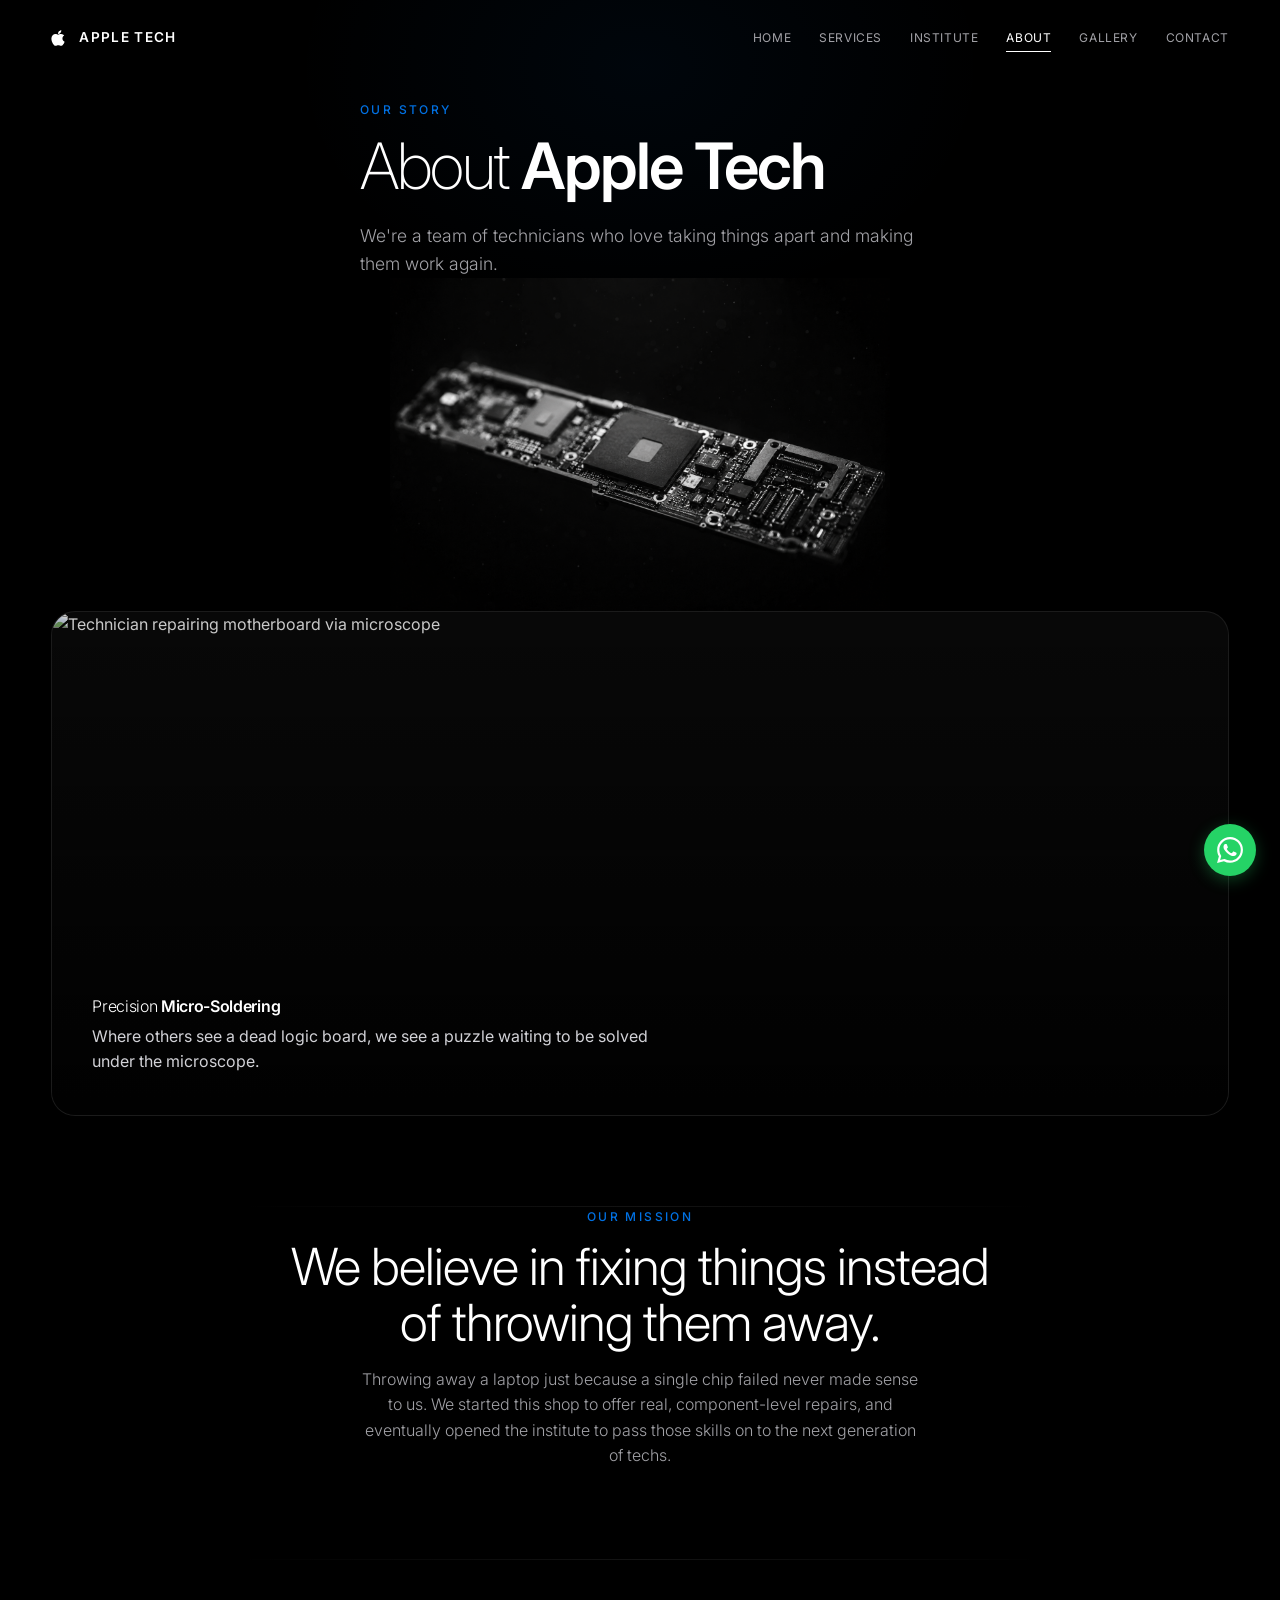
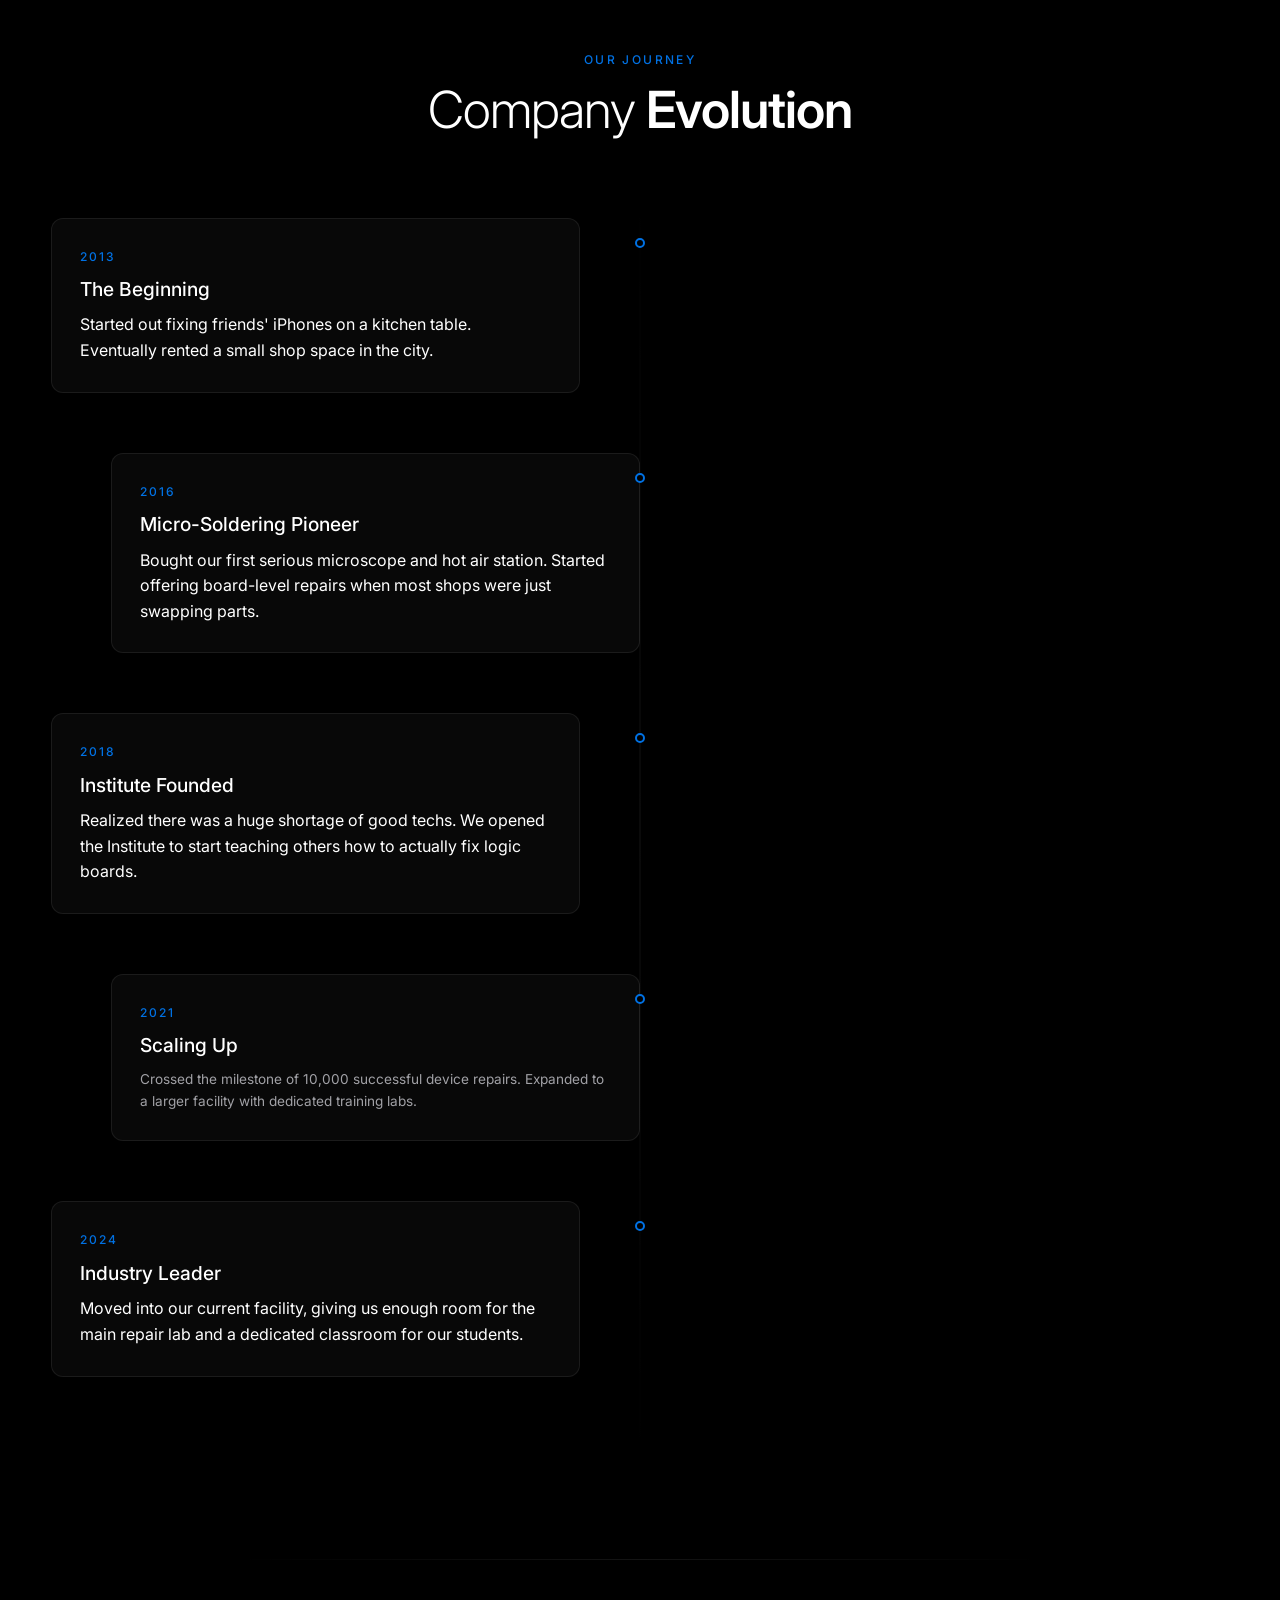
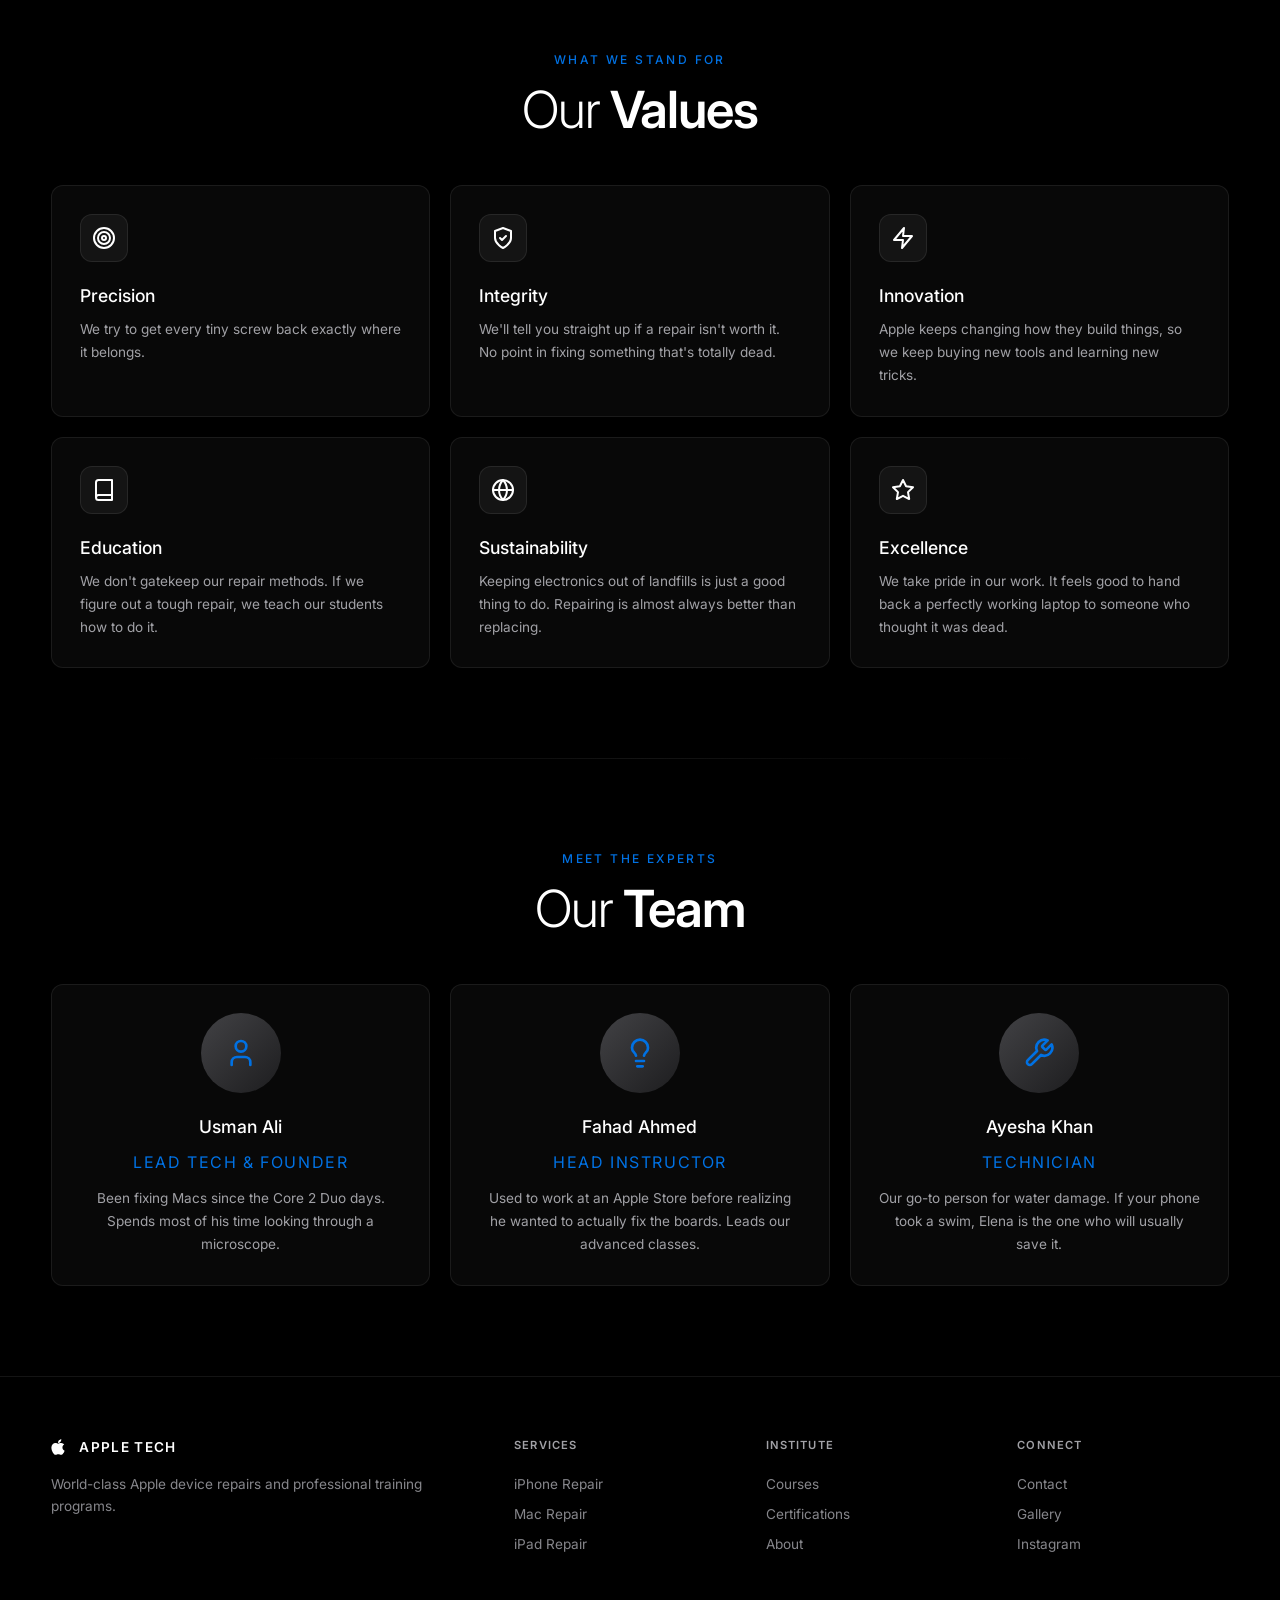
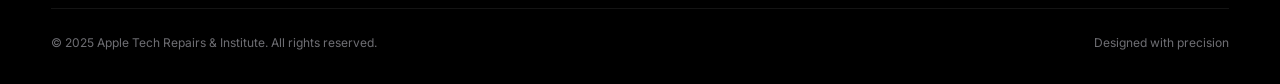
==== commit e2305a58: "'new'" ====
--- a/about.html
+++ b/about.html
@@ -10,22 +10,13 @@
 
   <link rel="preconnect" href="https://fonts.googleapis.com">
   <link rel="preconnect" href="https://fonts.gstatic.com" crossorigin>
-  <link rel="stylesheet" href="https://unpkg.com/lenis@1.3.23/dist/lenis.css">
   <script src="https://cdn.tailwindcss.com"></script>
   <script>tailwind.config = { theme: { extend: { fontFamily: { 'inter': ['Inter', 'sans-serif'] } } } }</script>
   <link rel="stylesheet" href="css/style.css">
-  <script type="importmap">
-  { "imports": { "three": "https://cdn.jsdelivr.net/npm/three@0.160.0/build/three.module.js", "three/addons/": "https://cdn.jsdelivr.net/npm/three@0.160.0/examples/jsm/" } }
-  </script>
 </head>
 
 <body data-page="about">
 
-  <div class="page-transition"></div>
-
-  <div class="cursor-ring"></div>
-  <div class="three-canvas" id="three-canvas"></div>
-  <div class="particles"></div>
 
   <nav class="nav" id="nav">
     <div class="nav-inner">
@@ -56,16 +47,16 @@
   <section class="page-hero">
     <div class="bg-radial-top"></div>
     <div class="container grid grid-cols-1 lg:grid-cols-2 gap-12 items-center w-full">
-      <div class="hero-content" data-parallax-mouse="10" style="text-align: left; padding: 0; margin: 0;">
+      <div class="hero-content" style="text-align: left; padding: 0; margin: 0;">
         <span class="section-label reveal">Our Story</span>
         <h1 class="page-hero-title reveal">About <strong>Apple Tech</strong></h1>
         <p class="page-hero-subtitle reveal" style="margin-left: 0; margin-right: auto;">We're a team of technicians who
           love taking things apart and making them work again.</p>
       </div>
-      <div class="hero-image reveal-right" data-parallax-mouse="-10"
+      <div class="hero-image"
         style="display: flex; justify-content: center; align-items: center;">
-        <img src="aserts/hero-section-right-side.png" alt="Apple Devices"
-          style="width: 100%; max-width: 500px; filter: drop-shadow(0 20px 40px rgba(0,0,0,0.5)); animation: float 6s ease-in-out infinite;">
+        <img src="aserts/hero-section-right-side.png" alt="Apple Devices" class="reveal"
+          style="width: 100%; max-width: 500px;">
       </div>
     </div>
   </section>
@@ -82,7 +73,7 @@
           style="position: absolute; inset: 0; background: linear-gradient(to top, rgba(0,0,0,0.9), transparent); pointer-events: none;">
         </div>
         <div style="position: absolute; bottom: 40px; left: 40px; max-width: 600px;">
-          <h2 class="section-title" style="margin-bottom: 8px; font-size: var(--font-size-2xl);">Precision
+          <h2 class="section-title reveal" style="margin-bottom: 8px; font-size: var(--font-size-2xl);">Precision
             <strong>Micro-Soldering</strong></h2>
           <p style="color: var(--gray-300);">Where others see a dead logic board, we see a puzzle waiting to be solved
             under the microscope.</p>
@@ -117,9 +108,9 @@
       </div>
       <div class="timeline">
         <div class="timeline-item">
-          <div class="timeline-content">
-            <div class="glass-card">
-              <div class="card-glow"></div>
+<div class="timeline-content">
+            <div class="glass-card reveal reveal-delay-1">
+               
               <div class="timeline-year">2013</div>
               <h3 class="timeline-title">The Beginning</h3>
               <p>Started out fixing friends' iPhones on a kitchen table. Eventually rented a small shop space in the
@@ -129,10 +120,10 @@
           <div class="timeline-content"></div>
         </div>
         <div class="timeline-item">
-          <div class="timeline-content"></div>
+<div class="timeline-content"></div>
           <div class="timeline-content">
-            <div class="glass-card">
-              <div class="card-glow"></div>
+            <div class="glass-card reveal reveal-delay-2">
+               
               <div class="timeline-year">2016</div>
               <h3 class="timeline-title">Micro-Soldering Pioneer</h3>
               <p>Bought our first serious microscope and hot air station. Started offering board-level repairs when most
@@ -141,9 +132,9 @@
           </div>
         </div>
         <div class="timeline-item">
-          <div class="timeline-content">
-            <div class="glass-card">
-              <div class="card-glow"></div>
+<div class="timeline-content">
+            <div class="glass-card reveal reveal-delay-3">
+               
               <div class="timeline-year">2018</div>
               <h3 class="timeline-title">Institute Founded</h3>
               <p>Realized there was a huge shortage of good techs. We opened the Institute to start teaching others how
@@ -153,10 +144,10 @@
           <div class="timeline-content"></div>
         </div>
         <div class="timeline-item">
-          <div class="timeline-content"></div>
+<div class="timeline-content"></div>
           <div class="timeline-content">
-            <div class="glass-card">
-              <div class="card-glow"></div>
+            <div class="glass-card reveal reveal-delay-4">
+               
               <div class="timeline-year">2021</div>
               <h3 class="timeline-title">Scaling Up</h3>
               <p class="timeline-desc">Crossed the milestone of 10,000 successful device repairs. Expanded to a larger
@@ -165,9 +156,9 @@
           </div>
         </div>
         <div class="timeline-item">
-          <div class="timeline-content">
-            <div class="glass-card">
-              <div class="card-glow"></div>
+<div class="timeline-content">
+            <div class="glass-card reveal reveal-delay-5">
+               
               <div class="timeline-year">2024</div>
               <h3 class="timeline-title">Industry Leader</h3>
               <p>Moved into our current facility, giving us enough room for the main repair lab and a dedicated
@@ -190,8 +181,8 @@
         <h2 class="section-title reveal">Our <strong>Values</strong></h2>
       </div>
       <div class="cards-grid cards-grid-3">
-        <div class="glass-card reveal">
-          <div class="card-glow"></div>
+        <div class="glass-card reveal reveal-delay-1">
+          
           <div class="card-icon"><svg width="24" height="24" viewBox="0 0 24 24" fill="none" stroke="currentColor"
               stroke-width="2" stroke-linecap="round" stroke-linejoin="round">
               <circle cx="12" cy="12" r="10"></circle>
@@ -201,8 +192,8 @@
           <h3 class="card-title">Precision</h3>
           <p class="card-desc">We try to get every tiny screw back exactly where it belongs.</p>
         </div>
-        <div class="glass-card reveal">
-          <div class="card-glow"></div>
+        <div class="glass-card reveal reveal-delay-2">
+          
           <div class="card-icon"><svg width="24" height="24" viewBox="0 0 24 24" fill="none" stroke="currentColor"
               stroke-width="2" stroke-linecap="round" stroke-linejoin="round">
               <path d="M12 22s8-4 8-10V5l-8-3-8 3v7c0 6 8 10 8 10z"></path>
@@ -212,8 +203,8 @@
           <p class="card-desc">We'll tell you straight up if a repair isn't worth it. No point in fixing something
             that's totally dead.</p>
         </div>
-        <div class="glass-card reveal">
-          <div class="card-glow"></div>
+        <div class="glass-card reveal reveal-delay-3">
+          
           <div class="card-icon"><svg width="24" height="24" viewBox="0 0 24 24" fill="none" stroke="currentColor"
               stroke-width="2" stroke-linecap="round" stroke-linejoin="round">
               <polygon points="13 2 3 14 12 14 11 22 21 10 12 10 13 2"></polygon>
@@ -222,8 +213,8 @@
           <p class="card-desc">Apple keeps changing how they build things, so we keep buying new tools and learning new
             tricks.</p>
         </div>
-        <div class="glass-card reveal">
-          <div class="card-glow"></div>
+        <div class="glass-card reveal reveal-delay-4">
+          
           <div class="card-icon"><svg width="24" height="24" viewBox="0 0 24 24" fill="none" stroke="currentColor"
               stroke-width="2" stroke-linecap="round" stroke-linejoin="round">
               <path d="M4 19.5v-15A2.5 2.5 0 0 1 6.5 2H20v20H6.5a2.5 2.5 0 0 1 0-5H20"></path>
@@ -232,8 +223,8 @@
           <p class="card-desc">We don't gatekeep our repair methods. If we figure out a tough repair, we teach our
             students how to do it.</p>
         </div>
-        <div class="glass-card reveal">
-          <div class="card-glow"></div>
+        <div class="glass-card reveal reveal-delay-5">
+          
           <div class="card-icon"><svg width="24" height="24" viewBox="0 0 24 24" fill="none" stroke="currentColor"
               stroke-width="2" stroke-linecap="round" stroke-linejoin="round">
               <circle cx="12" cy="12" r="10"></circle>
@@ -245,8 +236,8 @@
           <p class="card-desc">Keeping electronics out of landfills is just a good thing to do. Repairing is almost
             always better than replacing.</p>
         </div>
-        <div class="glass-card reveal">
-          <div class="card-glow"></div>
+        <div class="glass-card reveal reveal-delay-6">
+          
           <div class="card-icon"><svg width="24" height="24" viewBox="0 0 24 24" fill="none" stroke="currentColor"
               stroke-width="2" stroke-linecap="round" stroke-linejoin="round">
               <polygon
@@ -271,8 +262,8 @@
         <h2 class="section-title reveal">Our <strong>Team</strong></h2>
       </div>
       <div class="cards-grid cards-grid-3">
-        <div class="glass-card team-card reveal" style="text-align: center;">
-          <div class="card-glow"></div>
+        <div class="glass-card team-card reveal reveal-delay-1" style="text-align: center;">
+          
           <div
             style="width: 80px; height: 80px; border-radius: 50%; margin: 0 auto 20px; background: linear-gradient(135deg, var(--gray-700), var(--gray-900)); border: 2px solid var(--glass-border); display: flex; align-items: center; justify-content: center; color: var(--accent);">
             <svg width="32" height="32" viewBox="0 0 24 24" fill="none" stroke="currentColor" stroke-width="2"
@@ -288,8 +279,8 @@
           <p class="card-desc">Been fixing Macs since the Core 2 Duo days. Spends most of his time looking through a
             microscope.</p>
         </div>
-        <div class="glass-card team-card reveal" style="text-align: center;">
-          <div class="card-glow"></div>
+        <div class="glass-card team-card reveal reveal-delay-2" style="text-align: center;">
+          
           <div
             style="width: 80px; height: 80px; border-radius: 50%; margin: 0 auto 20px; background: linear-gradient(135deg, var(--gray-700), var(--gray-900)); border: 2px solid var(--glass-border); display: flex; align-items: center; justify-content: center; color: var(--accent);">
             <svg width="32" height="32" viewBox="0 0 24 24" fill="none" stroke="currentColor" stroke-width="2"
@@ -307,8 +298,8 @@
           <p class="card-desc">Used to work at an Apple Store before realizing he wanted to actually fix the boards.
             Leads our advanced classes.</p>
         </div>
-        <div class="glass-card team-card reveal" style="text-align: center;">
-          <div class="card-glow"></div>
+        <div class="glass-card team-card reveal reveal-delay-3" style="text-align: center;">
+          
           <div
             style="width: 80px; height: 80px; border-radius: 50%; margin: 0 auto 20px; background: linear-gradient(135deg, var(--gray-700), var(--gray-900)); border: 2px solid var(--glass-border); display: flex; align-items: center; justify-content: center; color: var(--accent);">
             <svg width="32" height="32" viewBox="0 0 24 24" fill="none" stroke="currentColor" stroke-width="2"
@@ -365,15 +356,7 @@
     </svg>
   </a>
 
-  <script src="https://unpkg.com/lenis@1.3.23/dist/lenis.min.js"></script>
-  <script src="https://cdn.jsdelivr.net/npm/gsap@3.15.0/dist/gsap.min.js"></script>
-  <script src="https://cdn.jsdelivr.net/npm/gsap@3.15.0/dist/ScrollTrigger.min.js"></script>
-  <script src="https://cdn.jsdelivr.net/npm/htmx.org@2.0.10/dist/htmx.min.js"></script>
-  <script defer src="https://cdn.jsdelivr.net/npm/alpinejs@3.15.12/dist/cdn.min.js"></script>
-  <script type="module" src="js/three-scene.js"></script>
   <script src="js/main.js"></script>
-  <script src="js/animations.js"></script>
-  <script src="js/pages/about.js"></script>
 </body>
 
 </html>
--- a/css/style.css
+++ b/css/style.css
@@ -1,82 +1,29 @@
-/* ============================================================
-   APPLE TECH — Anti-Gravity Design System
-   Premium monochrome, glassmorphism, floating UI
-   ============================================================ */
-
-/* ---------- Google Font ---------- */
-@import url('https://fonts.googleapis.com/css2?family=Inter:wght@100;200;300;400;500;600;700;800;900&display=swap');
-
-/* ---------- Custom Properties ---------- */
+@import url('https://fonts.googleapis.com/css2?family=Inter:wght@300;400;500;600;700&display=swap');
+
 :root {
-  /* Colors */
   --black: #000000;
   --white: #ffffff;
-  --gray-50: #fafafa;
-  --gray-100: #f5f5f5;
-  --gray-200: #e5e5e5;
-  --gray-300: #d4d4d4;
-  --gray-400: #a3a3a3;
-  --gray-500: #737373;
-  --gray-600: #525252;
-  --gray-700: #404040;
-  --gray-800: #262626;
-  --gray-900: #171717;
+  --gray-100: #f5f5f7;
+  --gray-200: #e8e8ed;
+  --gray-300: #d2d2d7;
+  --gray-400: #a1a1a6;
+  --gray-500: #86868b;
+  --gray-600: #6e6e73;
+  --gray-700: #424245;
+  --gray-800: #2d2d2f;
+  --gray-900: #1d1d1f;
   --gray-950: #0a0a0a;
-
-  /* Accent */
   --accent: #0071E3;
-  --accent-glow: rgba(0, 113, 227, 0.4);
-
-  /* Glass */
-  --glass-bg: rgba(255, 255, 255, 0.03);
-  --glass-bg-hover: rgba(255, 255, 255, 0.06);
-  --glass-border: rgba(255, 255, 255, 0.08);
-  --glass-border-hover: rgba(255, 255, 255, 0.15);
-  --glass-blur: 20px;
-  --glass-blur-heavy: 40px;
-
-  /* Glow */
-  --glow-white: rgba(255, 255, 255, 0.08);
-  --glow-white-strong: rgba(255, 255, 255, 0.15);
-  --glow-accent: rgba(0, 113, 227, 0.15);
-
-  /* Spacing */
-  --section-padding: clamp(80px, 12vh, 160px);
+  --border: rgba(255, 255, 255, 0.08);
+  --radius: 12px;
   --container-max: 1280px;
   --container-padding: clamp(20px, 4vw, 80px);
-
-  /* Typography */
+  --section-padding: clamp(60px, 10vh, 120px);
+  --font-size-3xl: clamp(2rem, 3vw, 3rem);
+  --font-size-hero: clamp(2.8rem, 6vw, 6rem);
   --font-family: 'Inter', -apple-system, BlinkMacSystemFont, 'Segoe UI', sans-serif;
-  --font-size-xs: clamp(0.7rem, 0.8vw, 0.8rem);
-  --font-size-sm: clamp(0.8rem, 0.9vw, 0.9rem);
-  --font-size-base: clamp(0.9rem, 1vw, 1rem);
-  --font-size-lg: clamp(1rem, 1.2vw, 1.2rem);
-  --font-size-xl: clamp(1.2rem, 1.5vw, 1.5rem);
-  --font-size-2xl: clamp(1.5rem, 2vw, 2rem);
-  --font-size-3xl: clamp(2rem, 3vw, 3rem);
-  --font-size-4xl: clamp(2.5rem, 4vw, 4rem);
-  --font-size-hero: clamp(2.8rem, 6vw, 6rem);
-  --font-size-display: clamp(3.5rem, 8vw, 8rem);
-
-  /* Animation */
-  --ease-out-expo: cubic-bezier(0.16, 1, 0.3, 1);
-  --ease-out-quart: cubic-bezier(0.25, 1, 0.5, 1);
-  --ease-in-out: cubic-bezier(0.65, 0, 0.35, 1);
-  --duration-fast: 0.3s;
-  --duration-medium: 0.6s;
-  --duration-slow: 1s;
-  --duration-glacial: 2s;
-
-  /* Z-index layers */
-  --z-background: -1;
-  --z-content: 1;
-  --z-nav: 100;
-  --z-cursor: 200;
-  --z-preloader: 300;
-  --z-overlay: 250;
-}
-
-/* ---------- Reset ---------- */
+}
+
 *,
 *::before,
 *::after {
@@ -86,8 +33,6 @@
 }
 
 html {
-  scroll-behavior: auto;
-  /* Lenis handles scrolling */
   -webkit-font-smoothing: antialiased;
   -moz-osx-font-smoothing: grayscale;
 }
@@ -97,7 +42,6 @@
   background: var(--black);
   color: var(--white);
   overflow-x: hidden;
-  cursor: default;
   line-height: 1.6;
   min-height: 100vh;
 }
@@ -105,12 +49,11 @@
 a {
   color: inherit;
   text-decoration: none;
+}
+
+button {
+  font-family: var(--font-family);
   cursor: pointer;
-}
-
-button {
-  cursor: pointer;
-  font-family: var(--font-family);
 }
 
 img {
@@ -119,209 +62,36 @@
   display: block;
 }
 
-ul,
-ol {
+ul, ol {
   list-style: none;
 }
 
-input,
-textarea,
-select {
-  font-family: var(--font-family);
-  cursor: pointer;
-}
-
-/* ---------- Scrollbar ---------- */
-::-webkit-scrollbar {
-  width: 4px;
-}
-
-::-webkit-scrollbar-track {
-  background: transparent;
-}
-
-::-webkit-scrollbar-thumb {
-  background: rgba(255, 255, 255, 0.1);
-  border-radius: 4px;
-}
-
-::-webkit-scrollbar-thumb:hover {
-  background: rgba(255, 255, 255, 0.2);
-}
-
-/* ---------- Selection ---------- */
+/* Scrollbar */
+::-webkit-scrollbar { width: 4px; }
+::-webkit-scrollbar-track { background: transparent; }
+::-webkit-scrollbar-thumb { background: rgba(255,255,255,0.1); border-radius: 4px; }
+
 ::selection {
   background: var(--accent);
   color: var(--white);
 }
 
-/* ---------- Custom Cursor ---------- */
-.cursor-dot {
-  position: fixed;
-  top: 0;
-  left: 0;
-  width: 8px;
-  height: 8px;
-  background: var(--white);
-  border-radius: 50%;
-  pointer-events: none;
-  z-index: var(--z-cursor);
-  transform: translate(-50%, -50%);
-  transition: width 0.3s var(--ease-out-expo),
-    height 0.3s var(--ease-out-expo),
-    background 0.3s var(--ease-out-expo);
-  mix-blend-mode: difference;
-}
-
-.cursor-ring {
-  position: fixed;
-  top: 0;
-  left: 0;
-  width: 40px;
-  height: 40px;
-  border: 1px solid rgba(255, 255, 255, 0.3);
-  border-radius: 50%;
-  pointer-events: none;
-  z-index: var(--z-cursor);
-  transform: translate(-50%, -50%);
-  transition: width 0.4s var(--ease-out-expo),
-    height 0.4s var(--ease-out-expo),
-    border-color 0.4s var(--ease-out-expo),
-    background 0.4s var(--ease-out-expo);
-}
-
-.cursor-dot.hover {
-  width: 60px;
-  height: 60px;
-  background: rgba(255, 255, 255, 0.05);
-  mix-blend-mode: normal;
-}
-
-.cursor-ring.hover {
-  width: 80px;
-  height: 80px;
-  border-color: var(--accent);
-  background: rgba(0, 113, 227, 0.05);
-}
-
-.cursor-dot.clicking {
-  width: 4px;
-  height: 4px;
-}
-
-.cursor-ring.clicking {
-  width: 30px;
-  height: 30px;
-}
-
-/* Hide custom cursor on touch */
-@media (hover: none) {
-
-  .cursor-dot,
-  .cursor-ring {
-    display: none;
-  }
-
-  body,
-  a,
-  button,
-  input,
-  textarea,
-  select {
-    cursor: auto;
-  }
-}
-
-/* ---------- Preloader ---------- */
-.preloader {
-  position: fixed;
-  inset: 0;
-  background: var(--black);
-  z-index: var(--z-preloader);
-  display: flex;
-  align-items: center;
-  justify-content: center;
-  flex-direction: column;
-  gap: 24px;
-}
-
-.preloader-text {
-  font-size: var(--font-size-2xl);
-  font-weight: 200;
-  letter-spacing: 0.5em;
-  text-transform: uppercase;
-  overflow: hidden;
-}
-
-.preloader-text .char {
-  display: inline-block;
-  transform: translateY(100%);
-  opacity: 0;
-}
-
-.preloader-line {
-  width: 0;
-  height: 1px;
-  background: linear-gradient(90deg, transparent, var(--white), transparent);
-}
-
-.preloader-sub {
-  font-size: var(--font-size-xs);
-  font-weight: 300;
-  letter-spacing: 0.3em;
-  text-transform: uppercase;
-  color: var(--gray-500);
-  opacity: 0;
-}
-
-.preloader.hidden {
-  pointer-events: none;
-}
-
-/* ---------- Page Transition Overlay ---------- */
-.page-transition {
-  position: fixed;
-  inset: 0;
-  background: var(--black);
-  z-index: var(--z-overlay);
-  pointer-events: none;
-  opacity: 0;
-}
-
-/* ---------- Three.js Canvas ---------- */
-.three-canvas {
-  position: fixed;
-  inset: 0;
-  z-index: var(--z-background);
-  pointer-events: none;
-}
-
-.three-canvas canvas {
-  width: 100% !important;
-  height: 100% !important;
-}
-
-/* ---------- Navigation ---------- */
+/* Navigation */
 .nav {
   position: fixed;
   top: 0;
   left: 0;
   right: 0;
-  z-index: var(--z-nav);
-  padding: 20px var(--container-padding);
-  transition: transform 0.6s var(--ease-out-expo),
-    background 0.6s var(--ease-out-expo);
+  z-index: 100;
+  padding: 16px var(--container-padding);
+  transition: background 0.3s;
 }
 
 .nav.scrolled {
-  background: rgba(0, 0, 0, 0.6);
-  backdrop-filter: blur(var(--glass-blur));
-  -webkit-backdrop-filter: blur(var(--glass-blur));
-  border-bottom: 1px solid var(--glass-border);
-}
-
-.nav.hidden {
-  transform: translateY(-100%);
+  background: rgba(0, 0, 0, 0.8);
+  backdrop-filter: blur(20px);
+  -webkit-backdrop-filter: blur(20px);
+  border-bottom: 1px solid var(--border);
 }
 
 .nav-inner {
@@ -330,23 +100,22 @@
   display: flex;
   align-items: center;
   justify-content: space-between;
-  height: 48px;
+  height: 44px;
 }
 
 .nav-logo {
-  font-size: var(--font-size-sm);
+  font-size: 0.85rem;
   font-weight: 600;
-  letter-spacing: 0.15em;
+  letter-spacing: 0.1em;
   text-transform: uppercase;
   display: flex;
   align-items: center;
   gap: 10px;
-  white-space: nowrap;
 }
 
 .nav-logo .logo-icon {
-  width: 20px;
-  height: 20px;
+  width: 18px;
+  height: 18px;
   background: var(--white);
   -webkit-mask-image: url("data:image/svg+xml,%3Csvg xmlns='http://www.w3.org/2000/svg' viewBox='0 0 384 512'%3E%3Cpath d='M318.7 268.7c-.2-36.7 16.4-64.4 50-84.8-18.8-26.9-47.2-41.7-84.7-44.6-35.5-2.8-74.3 20.7-88.5 20.7-15 0-49.4-19.7-76.4-19.7C63.3 141.2 4 184.8 4 273.5q0 39.3 14.4 81.2c12.8 36.7 59 126.7 107.2 125.2 25.2-.6 43-17.9 75.8-17.9 31.8 0 48.3 17.9 76.4 17.9 48.6-.7 90.4-82.5 102.6-119.3-65.2-30.7-61.7-90-61.7-91.9zm-56.6-164.2c27.3-32.4 24.8-61.9 24-72.5-24.1 1.4-52 16.4-67.9 34.9-17.5 19.8-27.8 44.3-25.6 71.9 26.1 2 49.9-11.4 69.5-34.3z'/%3E%3C/svg%3E");
   mask-image: url("data:image/svg+xml,%3Csvg xmlns='http://www.w3.org/2000/svg' viewBox='0 0 384 512'%3E%3Cpath d='M318.7 268.7c-.2-36.7 16.4-64.4 50-84.8-18.8-26.9-47.2-41.7-84.7-44.6-35.5-2.8-74.3 20.7-88.5 20.7-15 0-49.4-19.7-76.4-19.7C63.3 141.2 4 184.8 4 273.5q0 39.3 14.4 81.2c12.8 36.7 59 126.7 107.2 125.2 25.2-.6 43-17.9 75.8-17.9 31.8 0 48.3 17.9 76.4 17.9 48.6-.7 90.4-82.5 102.6-119.3-65.2-30.7-61.7-90-61.7-91.9zm-56.6-164.2c27.3-32.4 24.8-61.9 24-72.5-24.1 1.4-52 16.4-67.9 34.9-17.5 19.8-27.8 44.3-25.6 71.9 26.1 2 49.9-11.4 69.5-34.3z'/%3E%3C/svg%3E");
@@ -359,17 +128,17 @@
 .nav-links {
   display: flex;
   align-items: center;
-  gap: clamp(20px, 3vw, 40px);
+  gap: 28px;
 }
 
 .nav-link {
-  font-size: var(--font-size-xs);
+  font-size: 0.75rem;
   font-weight: 400;
-  letter-spacing: 0.1em;
+  letter-spacing: 0.05em;
   text-transform: uppercase;
   color: var(--gray-400);
-  transition: color var(--duration-fast) var(--ease-out-expo);
   position: relative;
+  transition: color 0.3s;
 }
 
 .nav-link::after {
@@ -380,7 +149,7 @@
   width: 0;
   height: 1px;
   background: var(--white);
-  transition: width var(--duration-medium) var(--ease-out-expo);
+  transition: width 0.3s;
 }
 
 .nav-link:hover,
@@ -393,7 +162,6 @@
   width: 100%;
 }
 
-/* Mobile nav toggle */
 .nav-toggle {
   display: none;
   flex-direction: column;
@@ -404,66 +172,50 @@
 }
 
 .nav-toggle span {
-  width: 24px;
+  width: 22px;
   height: 1px;
   background: var(--white);
-  transition: all var(--duration-fast) var(--ease-out-expo);
-}
-
-.nav-toggle.open span:nth-child(1) {
-  transform: rotate(45deg) translate(4px, 4px);
-}
-
-.nav-toggle.open span:nth-child(2) {
-  opacity: 0;
-}
-
-.nav-toggle.open span:nth-child(3) {
-  transform: rotate(-45deg) translate(4px, -4px);
-}
-
-/* Mobile nav menu */
+  transition: all 0.3s;
+}
+
+.nav-toggle.open span:nth-child(1) { transform: rotate(45deg) translate(4px, 4px); }
+.nav-toggle.open span:nth-child(2) { opacity: 0; }
+.nav-toggle.open span:nth-child(3) { transform: rotate(-45deg) translate(4px, -4px); }
+
 .nav-mobile {
   display: none;
   position: fixed;
   inset: 0;
-  background: rgba(0, 0, 0, 0.95);
-  backdrop-filter: blur(var(--glass-blur-heavy));
-  -webkit-backdrop-filter: blur(var(--glass-blur-heavy));
-  z-index: calc(var(--z-nav) - 1);
+  background: rgba(0, 0, 0, 0.96);
+  backdrop-filter: blur(30px);
+  -webkit-backdrop-filter: blur(30px);
+  z-index: 99;
   flex-direction: column;
   align-items: center;
   justify-content: center;
   gap: 32px;
 }
 
-.nav-mobile.open {
-  display: flex;
-}
+.nav-mobile.open { display: flex; }
 
 .nav-mobile .nav-link {
-  font-size: var(--font-size-xl);
-  letter-spacing: 0.2em;
+  font-size: 1.2rem;
+  letter-spacing: 0.15em;
 }
 
 @media (max-width: 768px) {
-  .nav-links {
-    display: none;
-  }
-
-  .nav-toggle {
-    display: flex;
-  }
-}
-
-/* ---------- Container ---------- */
+  .nav-links { display: none; }
+  .nav-toggle { display: flex; }
+}
+
+/* Container */
 .container {
   max-width: var(--container-max);
   margin: 0 auto;
   padding: 0 var(--container-padding);
 }
 
-/* ---------- Section ---------- */
+/* Section */
 .section {
   padding: var(--section-padding) 0;
   position: relative;
@@ -471,692 +223,408 @@
 
 .section-header {
   text-align: center;
-  margin-bottom: clamp(48px, 6vh, 80px);
+  margin-bottom: 48px;
 }
 
 .section-label {
-  font-size: var(--font-size-xs);
+  font-size: 0.75rem;
   font-weight: 500;
-  letter-spacing: 0.3em;
+  letter-spacing: 0.2em;
   text-transform: uppercase;
   color: var(--accent);
-  margin-bottom: 16px;
+  margin-bottom: 12px;
   display: block;
 }
 
 .section-title {
-  font-size: var(--font-size-4xl);
-  font-weight: 200;
+  font-size: clamp(2rem, 4vw, 3.5rem);
+  font-weight: 300;
   letter-spacing: -0.02em;
   line-height: 1.1;
-  margin-bottom: 20px;
-}
-
-.section-title strong {
-  font-weight: 600;
-}
+  margin-bottom: 16px;
+}
+
+.section-title strong { font-weight: 600; }
 
 .section-subtitle {
-  font-size: var(--font-size-lg);
+  font-size: 1rem;
   font-weight: 300;
   color: var(--gray-400);
-  max-width: 600px;
+  max-width: 560px;
   margin: 0 auto;
+  line-height: 1.6;
+}
+
+/* Cards */
+.glass-card {
+  background: rgba(255, 255, 255, 0.03);
+  border: 1px solid var(--border);
+  border-radius: var(--radius);
+  padding: 28px;
+  transition: transform 0.3s, border-color 0.3s, box-shadow 0.3s;
+}
+
+.glass-card:hover {
+  transform: translateY(-4px);
+  border-color: rgba(255, 255, 255, 0.15);
+  box-shadow: 0 8px 30px rgba(0, 0, 0, 0.4);
+}
+
+.card-icon {
+  width: 48px;
+  height: 48px;
+  border-radius: 12px;
+  background: rgba(255, 255, 255, 0.05);
+  border: 1px solid var(--border);
+  display: flex;
+  align-items: center;
+  justify-content: center;
+  margin-bottom: 20px;
+  font-size: 20px;
+}
+
+.card-title {
+  font-size: 1.1rem;
+  font-weight: 500;
+  margin-bottom: 8px;
+}
+
+.card-desc {
+  font-size: 0.85rem;
+  color: var(--gray-400);
   line-height: 1.7;
 }
 
-/* ---------- Glass Card ---------- */
-.glass-card {
-  background: var(--glass-bg);
-  border: 1px solid var(--glass-border);
-  border-radius: 20px;
-  padding: clamp(28px, 3vw, 48px);
-  backdrop-filter: blur(var(--glass-blur));
-  -webkit-backdrop-filter: blur(var(--glass-blur));
-  position: relative;
-  overflow: hidden;
-  transition: transform var(--duration-medium) var(--ease-out-expo),
-    border-color var(--duration-medium) var(--ease-out-expo),
-    background var(--duration-medium) var(--ease-out-expo),
-    box-shadow var(--duration-medium) var(--ease-out-expo);
-}
-
-.glass-card::before {
-  content: '';
-  position: absolute;
-  inset: 0;
-  border-radius: 20px;
-  background: linear-gradient(135deg, rgba(255, 255, 255, 0.03) 0%, transparent 50%);
-  pointer-events: none;
-}
-
-.glass-card:hover {
-  transform: translateY(-8px);
-  border-color: var(--glass-border-hover);
-  background: var(--glass-bg-hover);
-  box-shadow: 0 20px 60px rgba(0, 0, 0, 0.5),
-    0 0 40px var(--glow-white);
-}
-
-.glass-card .card-glow {
-  position: absolute;
-  top: -50%;
-  left: -50%;
-  width: 200%;
-  height: 200%;
-  background: radial-gradient(circle at 50% 50%, var(--glow-white) 0%, transparent 60%);
-  opacity: 0;
-  transition: opacity var(--duration-medium) var(--ease-out-expo);
-  pointer-events: none;
-}
-
-.glass-card:hover .card-glow {
-  opacity: 1;
-}
-
-/* ---------- CTA Buttons ---------- */
+/* Cards Grid */
+.cards-grid {
+  display: grid;
+  grid-template-columns: repeat(auto-fit, minmax(280px, 1fr));
+  gap: 20px;
+}
+
+.cards-grid-3 {
+  grid-template-columns: repeat(3, 1fr);
+}
+
+.cards-grid-2 {
+  grid-template-columns: repeat(2, 1fr);
+}
+
+@media (max-width: 1024px) {
+  .cards-grid-3 { grid-template-columns: repeat(2, 1fr); }
+}
+
+@media (max-width: 768px) {
+  .cards-grid-3,
+  .cards-grid-2 { grid-template-columns: 1fr; }
+}
+
+/* Buttons */
 .cta-primary {
   display: inline-flex;
   align-items: center;
-  gap: 10px;
-  padding: 16px 40px;
+  gap: 8px;
+  padding: 14px 32px;
   background: var(--white);
   color: var(--black);
-  font-size: var(--font-size-sm);
+  font-size: 0.8rem;
   font-weight: 500;
-  letter-spacing: 0.1em;
+  letter-spacing: 0.05em;
   text-transform: uppercase;
   border: none;
   border-radius: 100px;
+  transition: all 0.3s;
+}
+
+.cta-primary:hover {
+  background: var(--gray-200);
+  transform: scale(1.02);
+}
+
+.cta-secondary {
+  display: inline-flex;
+  align-items: center;
+  gap: 8px;
+  padding: 14px 32px;
+  background: transparent;
+  color: var(--white);
+  font-size: 0.8rem;
+  font-weight: 400;
+  letter-spacing: 0.05em;
+  text-transform: uppercase;
+  border: 1px solid var(--border);
+  border-radius: 100px;
+  transition: all 0.3s;
+}
+
+.cta-secondary:hover {
+  border-color: rgba(255, 255, 255, 0.3);
+  background: rgba(255, 255, 255, 0.05);
+  transform: scale(1.02);
+}
+
+/* Hero */
+.page-hero {
+  min-height: 60vh;
+  display: flex;
+  align-items: center;
   position: relative;
-  overflow: hidden;
-  transition: transform var(--duration-fast) var(--ease-out-expo),
-    box-shadow var(--duration-fast) var(--ease-out-expo);
-}
-
-.cta-primary::before {
-  content: '';
-  position: absolute;
-  inset: 0;
-  background: linear-gradient(135deg, var(--accent) 0%, #00c6ff 100%);
-  opacity: 0;
-  transition: opacity var(--duration-fast) var(--ease-out-expo);
-  border-radius: 100px;
-}
-
-.cta-primary:hover {
-  transform: scale(1.05);
-  box-shadow: 0 10px 40px rgba(255, 255, 255, 0.2);
-}
-
-.cta-primary:hover::before {
-  opacity: 1;
-}
-
-.cta-primary:hover {
-  color: var(--white);
-}
-
-.cta-primary span {
+  padding-top: 100px;
+}
+
+.hero-content {
   position: relative;
   z-index: 1;
 }
 
-.cta-secondary {
-  display: inline-flex;
-  align-items: center;
-  gap: 10px;
-  padding: 16px 40px;
-  background: transparent;
-  color: var(--white);
-  font-size: var(--font-size-sm);
-  font-weight: 400;
-  letter-spacing: 0.1em;
-  text-transform: uppercase;
-  border: 1px solid var(--glass-border);
-  border-radius: 100px;
-  transition: all var(--duration-fast) var(--ease-out-expo);
-}
-
-.cta-secondary:hover {
-  border-color: var(--white);
-  background: rgba(255, 255, 255, 0.05);
-  transform: scale(1.05);
-  box-shadow: 0 0 30px var(--glow-white);
-}
-
-/* ---------- Hero ---------- */
-.hero {
-  min-height: 100vh;
-  display: flex;
-  align-items: center;
-  justify-content: center;
-  text-align: center;
-  position: relative;
-  overflow: hidden;
-}
-
-.hero-content {
-  position: relative;
-  z-index: var(--z-content);
-  padding: 0 var(--container-padding);
-}
-
-.hero-label {
-  font-size: var(--font-size-xs);
-  font-weight: 500;
-  letter-spacing: 0.4em;
-  text-transform: uppercase;
-  color: var(--accent);
-  margin-bottom: 24px;
-  opacity: 0;
-}
-
-.hero-title {
-  font-size: var(--font-size-hero);
-  font-weight: 200;
-  letter-spacing: -0.03em;
-  line-height: 1.05;
-  margin-bottom: 28px;
-}
-
-.hero-title strong {
-  font-weight: 700;
-  background: linear-gradient(135deg, var(--white) 0%, var(--gray-400) 100%);
-  -webkit-background-clip: text;
-  -webkit-text-fill-color: transparent;
-  background-clip: text;
-}
-
-.hero-title .word {
-  display: inline-block;
-  overflow: hidden;
-}
-
-.hero-title .word-inner {
-  display: inline-block;
-}
-
 .hero-subtitle {
-  font-size: var(--font-size-xl);
+  font-size: 1.2rem;
   font-weight: 300;
   color: var(--gray-400);
-  max-width: 640px;
-  margin: 0 auto 48px;
+  max-width: 540px;
   line-height: 1.6;
 }
 
 .hero-cta {
   display: flex;
   align-items: center;
-  justify-content: center;
-  gap: 20px;
+  gap: 16px;
   flex-wrap: wrap;
 }
 
-.hero-scroll {
-  position: absolute;
-  bottom: 40px;
-  left: 50%;
-  transform: translateX(-50%);
-  display: flex;
-  flex-direction: column;
-  align-items: center;
-  gap: 8px;
-  opacity: 0;
-}
-
-.hero-scroll span {
-  font-size: var(--font-size-xs);
-  letter-spacing: 0.2em;
-  text-transform: uppercase;
-  color: var(--gray-600);
-}
-
-.hero-scroll .scroll-line {
-  width: 1px;
-  height: 60px;
-  background: linear-gradient(to bottom, var(--gray-600), transparent);
-  position: relative;
-  overflow: hidden;
-}
-
-.hero-scroll .scroll-line::after {
-  content: '';
-  position: absolute;
-  top: -100%;
-  left: 0;
-  width: 100%;
-  height: 100%;
-  background: linear-gradient(to bottom, transparent, var(--white), transparent);
-  animation: scrollPulse 2s var(--ease-in-out) infinite;
-}
-
-@keyframes scrollPulse {
-  0% {
-    top: -100%;
-  }
-
-  100% {
-    top: 200%;
-  }
-}
-
-/* ---------- Floating Animations ---------- */
-@keyframes float {
-
-  0%,
-  100% {
-    transform: translateY(0px) rotate(0deg);
-  }
-
-  33% {
-    transform: translateY(-15px) rotate(1deg);
-  }
-
-  66% {
-    transform: translateY(-8px) rotate(-0.5deg);
-  }
-}
-
-@keyframes floatSlow {
-
-  0%,
-  100% {
-    transform: translateY(0px) translateX(0px);
-  }
-
-  25% {
-    transform: translateY(-20px) translateX(5px);
-  }
-
-  50% {
-    transform: translateY(-10px) translateX(-5px);
-  }
-
-  75% {
-    transform: translateY(-25px) translateX(3px);
-  }
-}
-
-@keyframes drift {
-
-  0%,
-  100% {
-    transform: translate(0, 0) scale(1);
-  }
-
-  25% {
-    transform: translate(10px, -15px) scale(1.02);
-  }
-
-  50% {
-    transform: translate(-5px, -25px) scale(0.98);
-  }
-
-  75% {
-    transform: translate(-10px, -10px) scale(1.01);
-  }
-}
-
-@keyframes glowPulse {
-
-  0%,
-  100% {
-    opacity: 0.3;
-    box-shadow: 0 0 20px var(--glow-white);
-  }
-
-  50% {
-    opacity: 0.6;
-    box-shadow: 0 0 40px var(--glow-white-strong);
-  }
-}
-
-@keyframes particleFloat {
-  0% {
-    transform: translateY(0) translateX(0) scale(1);
-    opacity: 0;
-  }
-
-  10% {
-    opacity: 1;
-  }
-
-  90% {
-    opacity: 1;
-  }
-
-  100% {
-    transform: translateY(-100vh) translateX(50px) scale(0.5);
-    opacity: 0;
-  }
-}
-
-@keyframes rotateSlowly {
-  from {
-    transform: rotate(0deg);
-  }
-
-  to {
-    transform: rotate(360deg);
-  }
-}
-
-.float {
-  animation: float 6s var(--ease-in-out) infinite;
-}
-
-.float-slow {
-  animation: floatSlow 10s var(--ease-in-out) infinite;
-}
-
-.drift {
-  animation: drift 12s var(--ease-in-out) infinite;
-}
-
-.float-delay-1 {
-  animation-delay: -2s;
-}
-
-.float-delay-2 {
-  animation-delay: -4s;
-}
-
-.float-delay-3 {
-  animation-delay: -6s;
-}
-
-.float-delay-4 {
-  animation-delay: -8s;
-}
-
-/* ---------- Ambient Particles ---------- */
-.particles {
-  position: fixed;
-  inset: 0;
-  pointer-events: none;
-  z-index: 0;
-  overflow: hidden;
-}
-
-.particle {
-  position: absolute;
-  width: 2px;
-  height: 2px;
-  background: rgba(255, 255, 255, 0.15);
-  border-radius: 50%;
-  animation: particleFloat linear infinite;
-}
-
-/* ---------- Cards Grid ---------- */
-.cards-grid {
-  display: grid;
-  grid-template-columns: repeat(auto-fit, minmax(280px, 1fr));
-  gap: clamp(20px, 2vw, 32px);
-}
-
-.cards-grid-3 {
-  grid-template-columns: repeat(3, 1fr);
-}
-
-.cards-grid-2 {
-  grid-template-columns: repeat(2, 1fr);
-}
-
-@media (max-width: 1024px) {
-  .cards-grid-3 {
-    grid-template-columns: repeat(2, 1fr);
-  }
-}
-
-@media (max-width: 768px) {
-
-  .cards-grid-3,
-  .cards-grid-2 {
-    grid-template-columns: 1fr;
-  }
-}
-
-/* ---------- Card Icon ---------- */
-.card-icon {
-  width: 56px;
-  height: 56px;
-  border-radius: 16px;
-  background: rgba(255, 255, 255, 0.05);
-  border: 1px solid var(--glass-border);
-  display: flex;
-  align-items: center;
-  justify-content: center;
-  margin-bottom: 24px;
-  font-size: 24px;
-  transition: all var(--duration-fast) var(--ease-out-expo);
-}
-
-.glass-card:hover .card-icon {
-  background: rgba(0, 113, 227, 0.1);
-  border-color: var(--accent);
-  box-shadow: 0 0 20px var(--glow-accent);
-}
-
-.card-title {
-  font-size: var(--font-size-xl);
-  font-weight: 500;
-  margin-bottom: 12px;
-  letter-spacing: -0.01em;
-}
-
-.card-desc {
-  font-size: var(--font-size-sm);
-  color: var(--gray-400);
-  line-height: 1.7;
-}
-
-/* ---------- Stats / Achievements ---------- */
-.stats-grid {
-  display: grid;
-  grid-template-columns: repeat(4, 1fr);
-  gap: 32px;
-}
-
-@media (max-width: 768px) {
-  .stats-grid {
-    grid-template-columns: repeat(2, 1fr);
-  }
-}
-
-.stat-item {
-  text-align: center;
-  padding: 40px 20px;
-  border: 1px solid var(--glass-border);
-  border-radius: 20px;
-  background: var(--glass-bg);
-  backdrop-filter: blur(10px);
-  -webkit-backdrop-filter: blur(10px);
-  transition: all var(--duration-medium) var(--ease-out-expo);
-}
-
-.stat-item:hover {
-  border-color: var(--glass-border-hover);
-  box-shadow: 0 10px 40px rgba(0, 0, 0, 0.3);
-  transform: translateY(-4px);
-}
-
-.stat-number {
-  font-size: var(--font-size-display);
-  font-weight: 200;
-  letter-spacing: -0.04em;
-  line-height: 1;
-  margin-bottom: 8px;
-  background: linear-gradient(135deg, var(--white) 0%, var(--gray-500) 100%);
-  -webkit-background-clip: text;
-  -webkit-text-fill-color: transparent;
-  background-clip: text;
-}
-
-.stat-label {
-  font-size: var(--font-size-xs);
-  font-weight: 400;
-  letter-spacing: 0.15em;
-  text-transform: uppercase;
-  color: var(--gray-500);
-}
-
-/* ---------- Testimonials ---------- */
-.testimonial-card {
-  padding: clamp(32px, 3vw, 48px);
-}
-
-.testimonial-quote {
-  font-size: var(--font-size-lg);
-  font-weight: 300;
-  line-height: 1.8;
-  color: var(--gray-200);
-  margin-bottom: 24px;
-  font-style: italic;
-}
-
-.testimonial-author {
-  display: flex;
-  align-items: center;
-  gap: 16px;
-}
-
-.testimonial-avatar {
-  width: 48px;
-  height: 48px;
-  border-radius: 50%;
-  background: linear-gradient(135deg, var(--gray-700), var(--gray-900));
-  display: flex;
-  align-items: center;
-  justify-content: center;
-  font-size: var(--font-size-lg);
-  font-weight: 600;
-  border: 1px solid var(--glass-border);
-}
-
-.testimonial-name {
-  font-size: var(--font-size-sm);
-  font-weight: 500;
-}
-
-.testimonial-role {
-  font-size: var(--font-size-xs);
-  color: var(--gray-500);
-}
-
-/* ---------- Footer ---------- */
-.footer {
-  border-top: 1px solid var(--glass-border);
-  padding: 80px 0 40px;
-  position: relative;
-}
-
-.footer-grid {
-  display: grid;
-  grid-template-columns: 2fr repeat(3, 1fr);
-  gap: 48px;
-  margin-bottom: 60px;
-}
-
-@media (max-width: 768px) {
-  .footer-grid {
-    grid-template-columns: 1fr 1fr;
-    gap: 32px;
-  }
-}
-
-@media (max-width: 480px) {
-  .footer-grid {
-    grid-template-columns: 1fr;
-  }
-}
-
-.footer-brand {
-  max-width: 300px;
-}
-
-.footer-brand .nav-logo {
-  margin-bottom: 16px;
-}
-
-.footer-brand p {
-  font-size: var(--font-size-sm);
-  color: var(--gray-500);
-  line-height: 1.7;
-}
-
-.footer-col h4 {
-  font-size: var(--font-size-xs);
-  font-weight: 600;
-  letter-spacing: 0.15em;
-  text-transform: uppercase;
-  color: var(--gray-400);
-  margin-bottom: 20px;
-}
-
-.footer-col a {
-  display: block;
-  font-size: var(--font-size-sm);
-  color: var(--gray-500);
-  padding: 6px 0;
-  transition: color var(--duration-fast) var(--ease-out-expo);
-}
-
-.footer-col a:hover {
-  color: var(--white);
-}
-
-.footer-bottom {
-  display: flex;
-  align-items: center;
-  justify-content: space-between;
-  padding-top: 30px;
-  border-top: 1px solid var(--glass-border);
-  font-size: var(--font-size-xs);
-  color: var(--gray-600);
-}
-
-.footer-bottom a:hover {
-  color: var(--gray-300);
-}
-
-/* ---------- Page Hero (inner pages) ---------- */
-.page-hero {
-  min-height: 60vh;
-  display: flex;
-  align-items: center;
-  justify-content: center;
-  text-align: center;
-  position: relative;
-  padding-top: 100px;
-}
-
 .page-hero-title {
-  font-size: var(--font-size-hero);
+  font-size: clamp(2.5rem, 5vw, 4.5rem);
   font-weight: 200;
   letter-spacing: -0.03em;
   line-height: 1.1;
   margin-bottom: 20px;
 }
 
+.page-hero-title strong { font-weight: 600; }
+
 .page-hero-subtitle {
-  font-size: var(--font-size-xl);
+  font-size: 1.1rem;
   font-weight: 300;
   color: var(--gray-400);
-  max-width: 600px;
+  max-width: 560px;
   margin: 0 auto;
 }
 
-/* ---------- Pricing Cards ---------- */
+/* Stats */
+.stats-grid {
+  display: grid;
+  grid-template-columns: repeat(4, 1fr);
+  gap: 20px;
+}
+
+@media (max-width: 768px) {
+  .stats-grid { grid-template-columns: repeat(2, 1fr); }
+}
+
+.stat-item {
+  text-align: center;
+  padding: 36px 20px;
+  border: 1px solid var(--border);
+  border-radius: var(--radius);
+}
+
+.stat-number {
+  font-size: clamp(2.5rem, 4vw, 4rem);
+  font-weight: 200;
+  letter-spacing: -0.03em;
+  line-height: 1;
+  margin-bottom: 8px;
+}
+
+.stat-label {
+  font-size: 0.75rem;
+  font-weight: 400;
+  letter-spacing: 0.1em;
+  text-transform: uppercase;
+  color: var(--gray-500);
+}
+
+/* Testimonials */
+.testimonial-card {
+  padding: 32px;
+}
+
+.testimonial-quote {
+  font-size: 0.95rem;
+  font-weight: 300;
+  line-height: 1.7;
+  color: var(--gray-200);
+  margin-bottom: 20px;
+  font-style: italic;
+}
+
+.testimonial-author {
+  display: flex;
+  align-items: center;
+  gap: 12px;
+}
+
+.testimonial-avatar {
+  width: 40px;
+  height: 40px;
+  border-radius: 50%;
+  background: var(--gray-800);
+  display: flex;
+  align-items: center;
+  justify-content: center;
+  font-size: 0.85rem;
+  font-weight: 600;
+  border: 1px solid var(--border);
+}
+
+.testimonial-name {
+  font-size: 0.85rem;
+  font-weight: 500;
+}
+
+.testimonial-role {
+  font-size: 0.75rem;
+  color: var(--gray-500);
+}
+
+/* Footer */
+.footer {
+  border-top: 1px solid var(--border);
+  padding: 60px 0 32px;
+}
+
+.footer-grid {
+  display: grid;
+  grid-template-columns: 2fr repeat(3, 1fr);
+  gap: 40px;
+  margin-bottom: 48px;
+}
+
+@media (max-width: 768px) {
+  .footer-grid { grid-template-columns: 1fr 1fr; }
+}
+
+@media (max-width: 480px) {
+  .footer-grid { grid-template-columns: 1fr; }
+}
+
+.footer-brand p {
+  font-size: 0.85rem;
+  color: var(--gray-500);
+  line-height: 1.6;
+}
+
+.footer-col h4 {
+  font-size: 0.7rem;
+  font-weight: 600;
+  letter-spacing: 0.1em;
+  text-transform: uppercase;
+  color: var(--gray-400);
+  margin-bottom: 16px;
+}
+
+.footer-col a {
+  display: block;
+  font-size: 0.85rem;
+  color: var(--gray-500);
+  padding: 4px 0;
+  transition: color 0.2s;
+}
+
+.footer-col a:hover { color: var(--white); }
+
+.footer-bottom {
+  display: flex;
+  align-items: center;
+  justify-content: space-between;
+  padding-top: 24px;
+  border-top: 1px solid var(--border);
+  font-size: 0.75rem;
+  color: var(--gray-600);
+}
+
+/* Background gradient */
+.bg-radial-top {
+  position: absolute;
+  top: -30%;
+  left: 50%;
+  transform: translateX(-50%);
+  width: 100%;
+  max-width: 700px;
+  height: 500px;
+  background: radial-gradient(ellipse at center, rgba(0, 113, 227, 0.05) 0%, transparent 70%);
+  pointer-events: none;
+}
+
+/* Divider */
+.glow-divider {
+  height: 1px;
+  background: linear-gradient(90deg, transparent, var(--border), transparent);
+  margin: 0 auto;
+  max-width: 800px;
+}
+
+/* WhatsApp */
+.whatsapp-float {
+  position: fixed;
+  bottom: 24px;
+  right: 24px;
+  width: 52px;
+  height: 52px;
+  border-radius: 50%;
+  background: #25D366;
+  display: flex;
+  align-items: center;
+  justify-content: center;
+  z-index: 50;
+  box-shadow: 0 4px 16px rgba(37, 211, 102, 0.3);
+  transition: transform 0.2s;
+}
+
+.whatsapp-float svg {
+  width: 26px;
+  height: 26px;
+  fill: white;
+}
+
+/* Form */
+.form-group {
+  position: relative;
+  margin-bottom: 20px;
+}
+
+.form-input {
+  width: 100%;
+  padding: 14px 16px;
+  background: rgba(255, 255, 255, 0.03);
+  border: 1px solid var(--border);
+  border-radius: var(--radius);
+  color: var(--white);
+  font-size: 0.9rem;
+  outline: none;
+  transition: border-color 0.2s;
+}
+
+.form-input:focus {
+  border-color: var(--accent);
+}
+
+.form-input::placeholder {
+  color: var(--gray-600);
+}
+
+textarea.form-input {
+  resize: vertical;
+  min-height: 100px;
+}
+
+/* Pricing */
 .pricing-card {
   text-align: center;
-  position: relative;
 }
 
 .pricing-card.featured {
   border-color: var(--accent);
-  box-shadow: 0 0 40px var(--glow-accent);
 }
 
 .pricing-card.featured::after {
@@ -1167,42 +635,42 @@
   transform: translateX(-50%);
   background: var(--accent);
   color: var(--white);
-  font-size: var(--font-size-xs);
+  font-size: 0.7rem;
   font-weight: 500;
-  letter-spacing: 0.1em;
+  letter-spacing: 0.05em;
   text-transform: uppercase;
-  padding: 4px 20px;
+  padding: 4px 16px;
   border-radius: 100px;
 }
 
 .pricing-name {
-  font-size: var(--font-size-sm);
+  font-size: 0.8rem;
   font-weight: 500;
-  letter-spacing: 0.1em;
+  letter-spacing: 0.05em;
   text-transform: uppercase;
   color: var(--gray-400);
-  margin-bottom: 16px;
+  margin-bottom: 12px;
 }
 
 .pricing-price {
-  font-size: var(--font-size-4xl);
+  font-size: 2.5rem;
   font-weight: 200;
   margin-bottom: 8px;
 }
 
 .pricing-period {
-  font-size: var(--font-size-xs);
+  font-size: 0.75rem;
   color: var(--gray-600);
-  margin-bottom: 32px;
+  margin-bottom: 24px;
 }
 
 .pricing-features {
-  margin-bottom: 32px;
+  margin-bottom: 24px;
 }
 
 .pricing-features li {
   padding: 10px 0;
-  font-size: var(--font-size-sm);
+  font-size: 0.85rem;
   color: var(--gray-400);
   border-bottom: 1px solid rgba(255, 255, 255, 0.03);
 }
@@ -1211,10 +679,10 @@
   border-bottom: none;
 }
 
-/* ---------- Timeline ---------- */
+/* Timeline */
 .timeline {
   position: relative;
-  padding: 40px 0;
+  padding: 32px 0;
 }
 
 .timeline::before {
@@ -1224,7 +692,7 @@
   top: 0;
   bottom: 0;
   width: 1px;
-  background: linear-gradient(to bottom, transparent, var(--glass-border), transparent);
+  background: linear-gradient(to bottom, transparent, var(--border), transparent);
   transform: translateX(-50%);
 }
 
@@ -1232,7 +700,7 @@
   display: flex;
   align-items: flex-start;
   gap: 60px;
-  margin-bottom: 80px;
+  margin-bottom: 60px;
   position: relative;
 }
 
@@ -1245,13 +713,12 @@
   position: absolute;
   left: 50%;
   top: 20px;
-  width: 12px;
-  height: 12px;
+  width: 10px;
+  height: 10px;
   border-radius: 50%;
   background: var(--black);
   border: 2px solid var(--accent);
   transform: translateX(-50%);
-  box-shadow: 0 0 20px var(--glow-accent);
   z-index: 1;
 }
 
@@ -1260,173 +727,59 @@
 }
 
 .timeline-year {
-  font-size: var(--font-size-xs);
+  font-size: 0.75rem;
   font-weight: 500;
-  letter-spacing: 0.2em;
+  letter-spacing: 0.15em;
   text-transform: uppercase;
   color: var(--accent);
-  margin-bottom: 12px;
+  margin-bottom: 8px;
 }
 
 .timeline-title {
-  font-size: var(--font-size-2xl);
+  font-size: 1.2rem;
   font-weight: 500;
-  margin-bottom: 12px;
+  margin-bottom: 8px;
 }
 
 .timeline-desc {
-  font-size: var(--font-size-sm);
+  font-size: 0.85rem;
   color: var(--gray-400);
-  line-height: 1.7;
+  line-height: 1.6;
 }
 
 @media (max-width: 768px) {
-  .timeline::before {
-    left: 20px;
-  }
-
+  .timeline::before { left: 20px; }
   .timeline-item,
   .timeline-item:nth-child(even) {
     flex-direction: column;
     padding-left: 50px;
     gap: 0;
   }
-
-  .timeline-item::before {
-    left: 20px;
-  }
-
-  .timeline-content {
-    width: 100%;
-  }
-}
-
-/* ---------- Form Styles ---------- */
-.form-group {
-  position: relative;
-  margin-bottom: 24px;
-}
-
-.form-input {
-  width: 100%;
-  padding: 16px 20px;
-  background: rgba(255, 255, 255, 0.03);
-  border: 1px solid var(--glass-border);
-  border-radius: 12px;
-  color: var(--white);
-  font-size: var(--font-size-base);
-  transition: all var(--duration-fast) var(--ease-out-expo);
-  outline: none;
-}
-
-.form-input:focus {
-  border-color: var(--accent);
-  background: rgba(255, 255, 255, 0.05);
-  box-shadow: 0 0 20px var(--glow-accent);
-}
-
-.form-input::placeholder {
-  color: var(--gray-600);
-}
-
-.form-label {
-  position: absolute;
-  top: 50%;
-  left: 20px;
-  transform: translateY(-50%);
-  font-size: var(--font-size-sm);
-  color: var(--gray-500);
-  pointer-events: none;
-  transition: all var(--duration-fast) var(--ease-out-expo);
-}
-
-.form-input:focus~.form-label,
-.form-input:not(:placeholder-shown)~.form-label {
-  top: 0;
-  left: 16px;
-  font-size: var(--font-size-xs);
-  color: var(--accent);
-  background: var(--black);
-  padding: 0 8px;
-}
-
-textarea.form-input {
-  resize: vertical;
-  min-height: 120px;
-}
-
-/* ---------- WhatsApp Button ---------- */
-.whatsapp-float {
-  position: fixed;
-  bottom: 30px;
-  right: 30px;
-  width: 56px;
-  height: 56px;
-  border-radius: 50%;
-  background: #25D366;
-  display: flex;
-  align-items: center;
-  justify-content: center;
-  z-index: 50;
-  box-shadow: 0 4px 20px rgba(37, 211, 102, 0.3);
-  transition: all var(--duration-fast) var(--ease-out-expo);
-  animation: float 4s var(--ease-in-out) infinite;
-}
-
-.whatsapp-float:hover {
-  transform: scale(1.1);
-  box-shadow: 0 6px 30px rgba(37, 211, 102, 0.5);
-}
-
-.whatsapp-float svg {
-  width: 28px;
-  height: 28px;
-  fill: white;
-}
-
-/* ---------- Gallery ---------- */
+  .timeline-item::before { left: 20px; }
+  .timeline-content { width: 100%; }
+}
+
+/* Gallery */
 .gallery-grid {
   columns: 3;
-  column-gap: 20px;
-}
-
-@media (max-width: 1024px) {
-  .gallery-grid {
-    columns: 2;
-  }
-}
-
-@media (max-width: 640px) {
-  .gallery-grid {
-    columns: 1;
-  }
-}
+  column-gap: 16px;
+}
+
+@media (max-width: 1024px) { .gallery-grid { columns: 2; } }
+@media (max-width: 640px) { .gallery-grid { columns: 1; } }
 
 .gallery-item {
   break-inside: avoid;
-  margin-bottom: 20px;
-  border-radius: 16px;
+  margin-bottom: 16px;
+  border-radius: var(--radius);
   overflow: hidden;
-  position: relative;
-  border: 1px solid var(--glass-border);
-  transition: all var(--duration-medium) var(--ease-out-expo);
-}
-
-.gallery-item:hover {
-  transform: translateY(-4px) scale(1.01);
-  border-color: var(--glass-border-hover);
-  box-shadow: 0 20px 60px rgba(0, 0, 0, 0.5);
+  border: 1px solid var(--border);
 }
 
 .gallery-item img {
   width: 100%;
   height: auto;
   display: block;
-  transition: transform var(--duration-slow) var(--ease-out-expo);
-}
-
-.gallery-item:hover img {
-  transform: scale(1.05);
 }
 
 .gallery-overlay {
@@ -1434,10 +787,10 @@
   inset: 0;
   background: linear-gradient(to top, rgba(0, 0, 0, 0.8) 0%, transparent 50%);
   opacity: 0;
-  transition: opacity var(--duration-fast) var(--ease-out-expo);
+  transition: opacity 0.2s;
   display: flex;
   align-items: flex-end;
-  padding: 24px;
+  padding: 20px;
 }
 
 .gallery-item:hover .gallery-overlay {
@@ -1450,68 +803,60 @@
   inset: 0;
   z-index: 200;
   background: rgba(0, 0, 0, 0.9);
-  backdrop-filter: blur(var(--glass-blur-heavy));
-  -webkit-backdrop-filter: blur(var(--glass-blur-heavy));
+  backdrop-filter: blur(30px);
+  -webkit-backdrop-filter: blur(30px);
   display: none;
   align-items: center;
   justify-content: center;
   padding: 40px;
 }
 
-.lightbox.open {
-  display: flex;
-}
+.lightbox.open { display: flex; }
 
 .lightbox img {
   max-width: 90vw;
   max-height: 85vh;
-  border-radius: 16px;
-  box-shadow: 0 40px 80px rgba(0, 0, 0, 0.5);
+  border-radius: var(--radius);
 }
 
 .lightbox-close {
   position: absolute;
-  top: 30px;
-  right: 30px;
-  width: 48px;
-  height: 48px;
+  top: 24px;
+  right: 24px;
+  width: 40px;
+  height: 40px;
   border-radius: 50%;
   background: rgba(255, 255, 255, 0.1);
-  border: 1px solid var(--glass-border);
+  border: 1px solid var(--border);
   color: var(--white);
-  font-size: 24px;
+  font-size: 20px;
   display: flex;
   align-items: center;
   justify-content: center;
-  transition: all var(--duration-fast) var(--ease-out-expo);
-}
-
-.lightbox-close:hover {
-  background: rgba(255, 255, 255, 0.2);
-  transform: rotate(90deg);
-}
-
-/* ---------- Filters ---------- */
+  cursor: pointer;
+}
+
+/* Filters */
 .filter-bar {
   display: flex;
   align-items: center;
   justify-content: center;
-  gap: 12px;
+  gap: 10px;
   flex-wrap: wrap;
-  margin-bottom: 48px;
+  margin-bottom: 40px;
 }
 
 .filter-btn {
-  padding: 8px 24px;
-  font-size: var(--font-size-xs);
+  padding: 8px 20px;
+  font-size: 0.75rem;
   font-weight: 400;
-  letter-spacing: 0.1em;
+  letter-spacing: 0.05em;
   text-transform: uppercase;
   color: var(--gray-400);
   background: transparent;
-  border: 1px solid var(--glass-border);
+  border: 1px solid var(--border);
   border-radius: 100px;
-  transition: all var(--duration-fast) var(--ease-out-expo);
+  transition: all 0.2s;
 }
 
 .filter-btn:hover,
@@ -1521,20 +866,50 @@
   background: rgba(255, 255, 255, 0.05);
 }
 
-/* ---------- Roadmap / Learning Path ---------- */
+/* Wizard */
+.wizard-progress {
+  display: flex;
+  align-items: center;
+  justify-content: center;
+  gap: 8px;
+  margin-bottom: 40px;
+}
+
+.wizard-step-dot {
+  width: 8px;
+  height: 8px;
+  border-radius: 50%;
+  background: var(--border);
+  transition: all 0.3s;
+}
+
+.wizard-step-dot.active {
+  width: 28px;
+  border-radius: 4px;
+  background: var(--accent);
+}
+
+.wizard-step-dot.completed {
+  background: var(--accent);
+}
+
+.wizard-panel { display: none; }
+.wizard-panel.active { display: block; }
+
+/* Roadmap */
 .roadmap {
   position: relative;
   display: flex;
   flex-direction: column;
-  gap: 40px;
+  gap: 32px;
 }
 
 .roadmap-node {
   display: flex;
   align-items: flex-start;
-  gap: 24px;
+  gap: 20px;
   position: relative;
-  padding-left: 40px;
+  padding-left: 36px;
 }
 
 .roadmap-node::before {
@@ -1542,14 +917,12 @@
   position: absolute;
   left: 15px;
   top: 28px;
-  bottom: -40px;
+  bottom: -32px;
   width: 1px;
-  background: var(--glass-border);
-}
-
-.roadmap-node:last-child::before {
-  display: none;
-}
+  background: var(--border);
+}
+
+.roadmap-node:last-child::before { display: none; }
 
 .roadmap-dot {
   width: 32px;
@@ -1564,7 +937,6 @@
   position: absolute;
   left: 0;
   top: 8px;
-  box-shadow: 0 0 15px var(--glow-accent);
 }
 
 .roadmap-dot::after {
@@ -1575,65 +947,12 @@
   background: var(--accent);
 }
 
-/* ---------- Diagnostic Wizard ---------- */
-.wizard {
-  position: relative;
-}
-
-.wizard-progress {
-  display: flex;
-  align-items: center;
-  justify-content: center;
-  gap: 8px;
-  margin-bottom: 48px;
-}
-
-.wizard-step-dot {
-  width: 8px;
-  height: 8px;
-  border-radius: 50%;
-  background: var(--glass-border);
-  transition: all var(--duration-fast) var(--ease-out-expo);
-}
-
-.wizard-step-dot.active {
-  width: 32px;
-  border-radius: 4px;
-  background: var(--accent);
-}
-
-.wizard-step-dot.completed {
-  background: var(--accent);
-}
-
-.wizard-panel {
-  display: none;
-  animation: fadeInUp 0.6s var(--ease-out-expo);
-}
-
-.wizard-panel.active {
-  display: block;
-}
-
-@keyframes fadeInUp {
-  from {
-    opacity: 0;
-    transform: translateY(20px);
-  }
-
-  to {
-    opacity: 1;
-    transform: translateY(0);
-  }
-}
-
-/* ---------- Map ---------- */
+/* Map */
 .map-container {
-  position: relative;
-  border-radius: 20px;
+  border-radius: var(--radius);
   overflow: hidden;
-  border: 1px solid var(--glass-border);
-  height: 400px;
+  border: 1px solid var(--border);
+  height: 350px;
 }
 
 .map-container iframe {
@@ -1643,102 +962,77 @@
   filter: grayscale(100%) invert(100%) contrast(0.9) brightness(0.6);
 }
 
-/* ---------- Glow Divider ---------- */
-.glow-divider {
-  height: 1px;
-  background: linear-gradient(90deg, transparent, var(--glass-border-hover), transparent);
-  margin: 0 auto;
-  max-width: 800px;
-}
-
-/* ---------- Reveal Animations (initial states) ---------- */
-.reveal {
-  opacity: 0;
-  transform: translateY(40px);
-}
-
-.reveal-scale {
-  opacity: 0;
-  transform: scale(0.9);
-}
-
-.reveal-left {
-  opacity: 0;
-  transform: translateX(-40px);
-}
-
-.reveal-right {
-  opacity: 0;
-  transform: translateX(40px);
-}
-
-/* ---------- Magnetic hover effect container ---------- */
-.magnetic {
-  display: inline-block;
-  transition: transform var(--duration-fast) var(--ease-out-expo);
-}
-
-/* ---------- Gradient Backgrounds ---------- */
-.bg-radial-top {
-  position: absolute;
-  top: -40%;
-  left: 50%;
-  transform: translateX(-50%);
-  width: 100%;
-  max-width: 800px;
-  height: 600px;
-  background: radial-gradient(ellipse at center, rgba(0, 113, 227, 0.06) 0%, transparent 70%);
-  pointer-events: none;
-}
-
-.bg-radial-bottom {
-  position: absolute;
-  bottom: -20%;
-  left: 50%;
-  transform: translateX(-50%);
-  width: 120%;
-  height: 600px;
-  background: radial-gradient(ellipse at center, rgba(255, 255, 255, 0.02) 0%, transparent 70%);
-  pointer-events: none;
-}
-
-/* ---------- Notification / Toast ---------- */
+/* Toasts */
 .toast {
   position: fixed;
-  bottom: 30px;
+  bottom: 24px;
   left: 50%;
-  transform: translateX(-50%) translateY(100px);
-  padding: 16px 32px;
+  transform: translateX(-50%) translateY(80px);
+  padding: 14px 28px;
   background: rgba(0, 113, 227, 0.9);
   border: 1px solid var(--accent);
-  border-radius: 12px;
-  font-size: var(--font-size-sm);
-  font-weight: 400;
+  border-radius: var(--radius);
+  font-size: 0.85rem;
   color: var(--white);
   z-index: 200;
   backdrop-filter: blur(20px);
   -webkit-backdrop-filter: blur(20px);
   opacity: 0;
-  transition: all var(--duration-medium) var(--ease-out-expo);
+  transition: all 0.3s;
   pointer-events: none;
 }
 
 .toast.show {
   opacity: 1;
   transform: translateX(-50%) translateY(0);
-  pointer-events: auto;
-}
-
-/* ---------- Responsive Utilities ---------- */
+}
+
+/* Scroll Reveal */
+.reveal {
+  opacity: 0;
+  transform: translateY(24px);
+  transition: opacity 0.6s ease, transform 0.6s ease;
+}
+
+.reveal.visible {
+  opacity: 1;
+  transform: translateY(0);
+}
+
+.reveal-delay-1 { transition-delay: 0.1s; }
+.reveal-delay-2 { transition-delay: 0.2s; }
+.reveal-delay-3 { transition-delay: 0.3s; }
+.reveal-delay-4 { transition-delay: 0.4s; }
+
+/* Stat counter */
+.stat-number {
+  transition: opacity 0.6s ease;
+}
+
+/* Gallery image zoom */
+.gallery-item img {
+  transition: transform 0.4s ease;
+}
+
+.gallery-item:hover img {
+  transform: scale(1.04);
+}
+
+/* WhatsApp hover */
+.whatsapp-float:hover {
+  transform: scale(1.08);
+  box-shadow: 0 6px 24px rgba(37, 211, 102, 0.5);
+}
+
+/* Responsive */
 @media (max-width: 640px) {
   .hero-cta {
     flex-direction: column;
     width: 100%;
   }
-
   .cta-primary,
   .cta-secondary {
     width: 100%;
     justify-content: center;
   }
-}+}
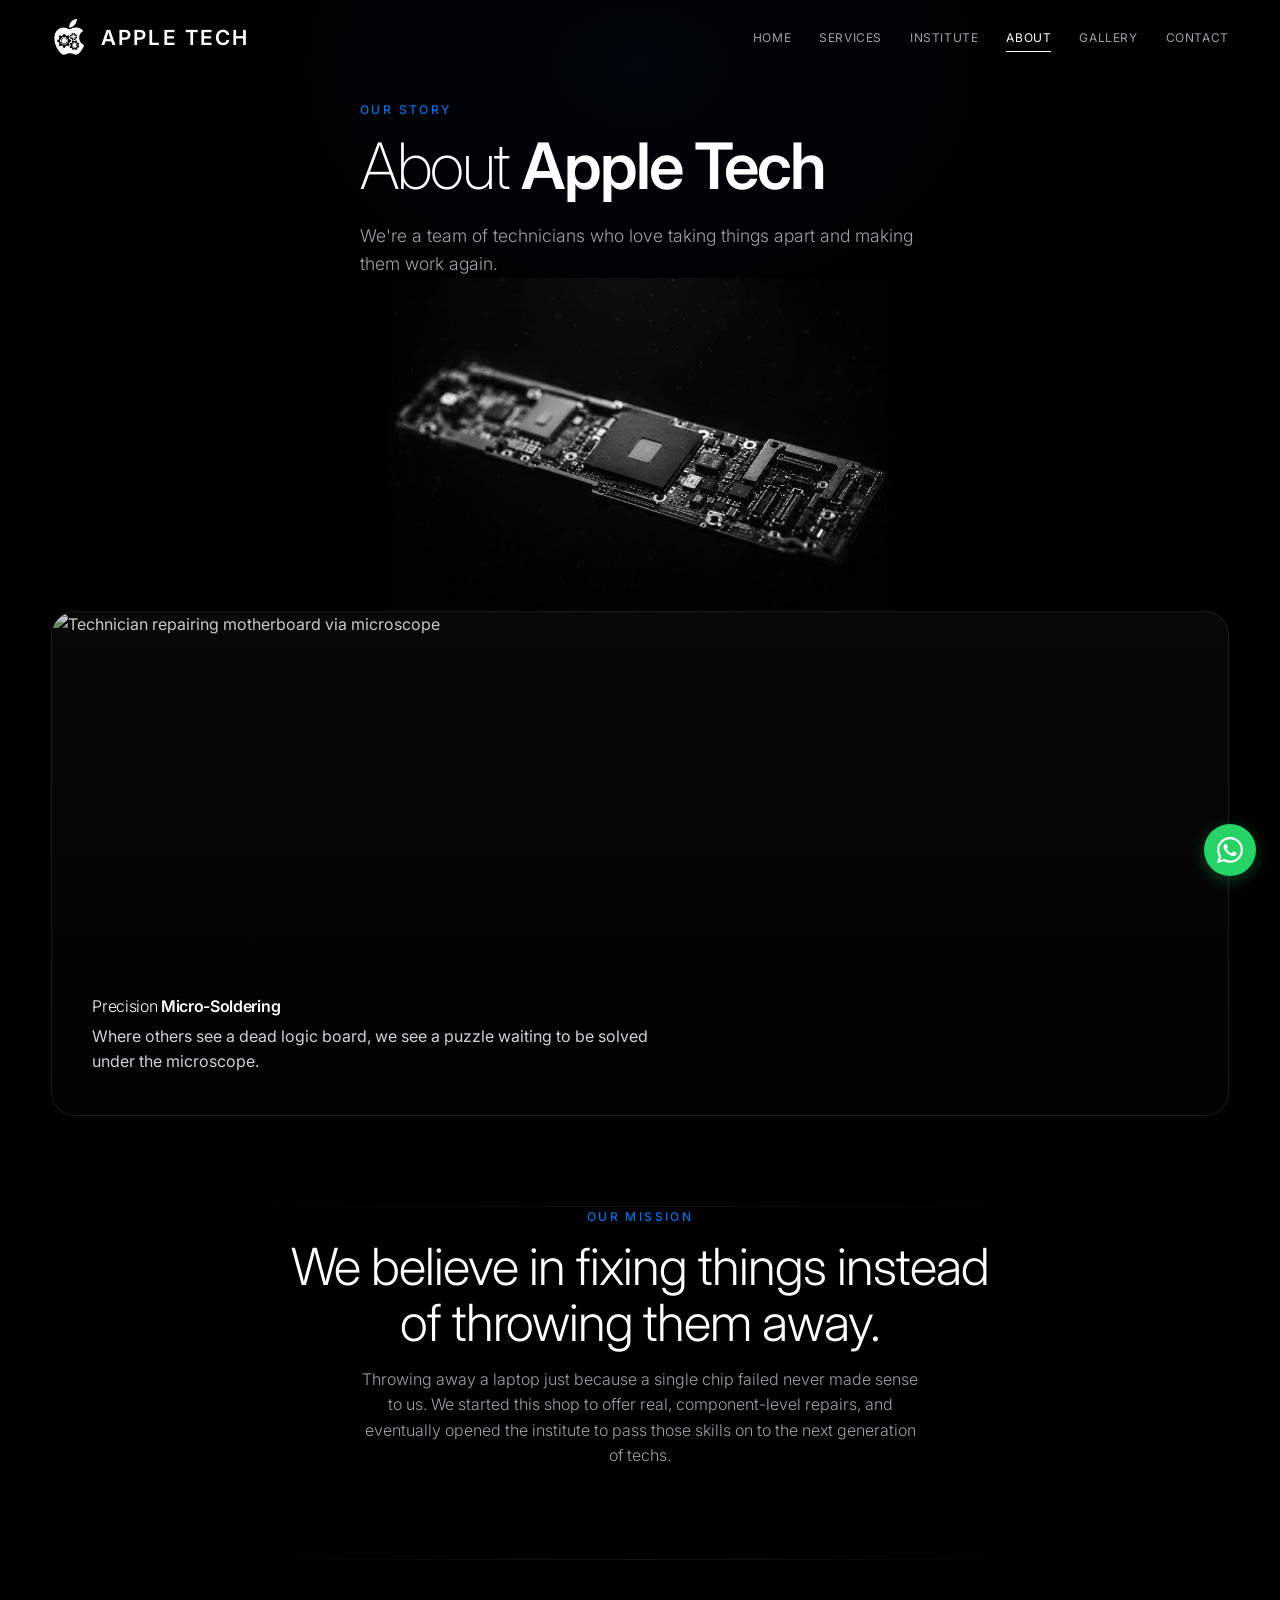
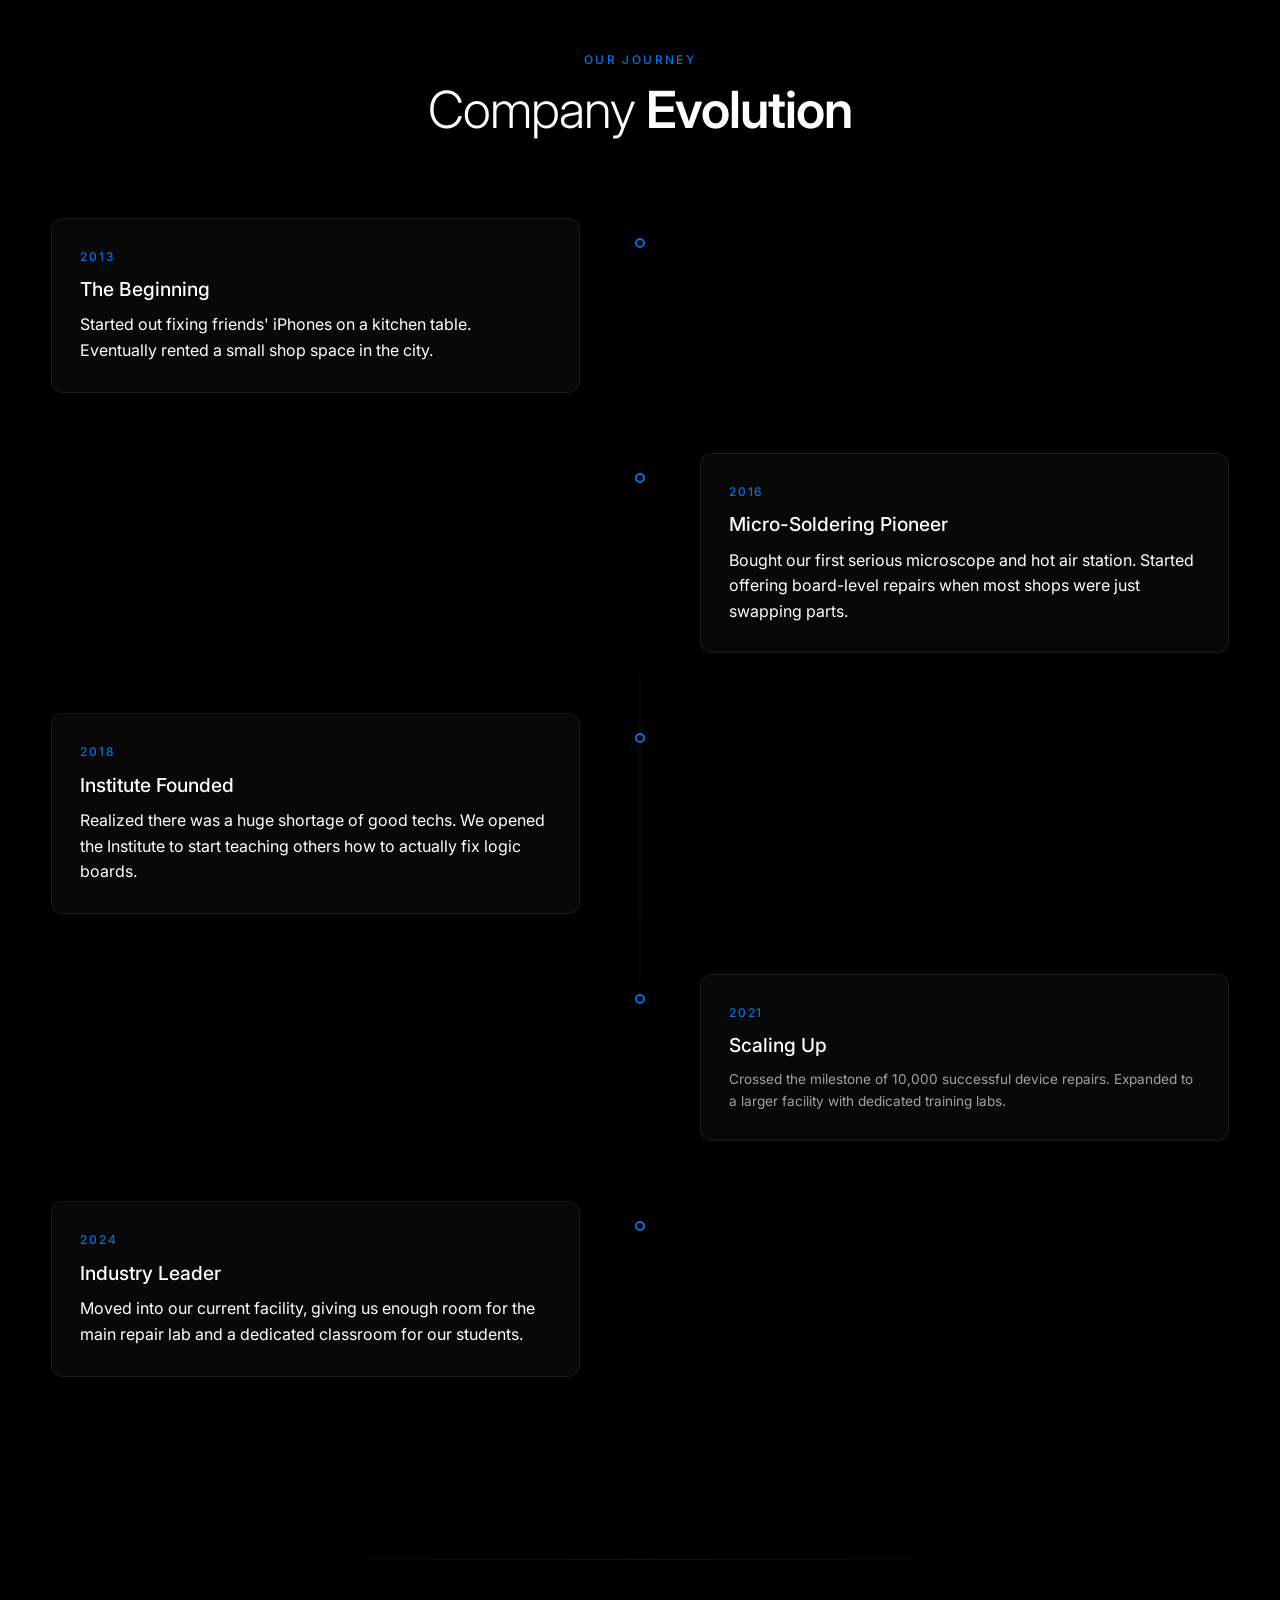
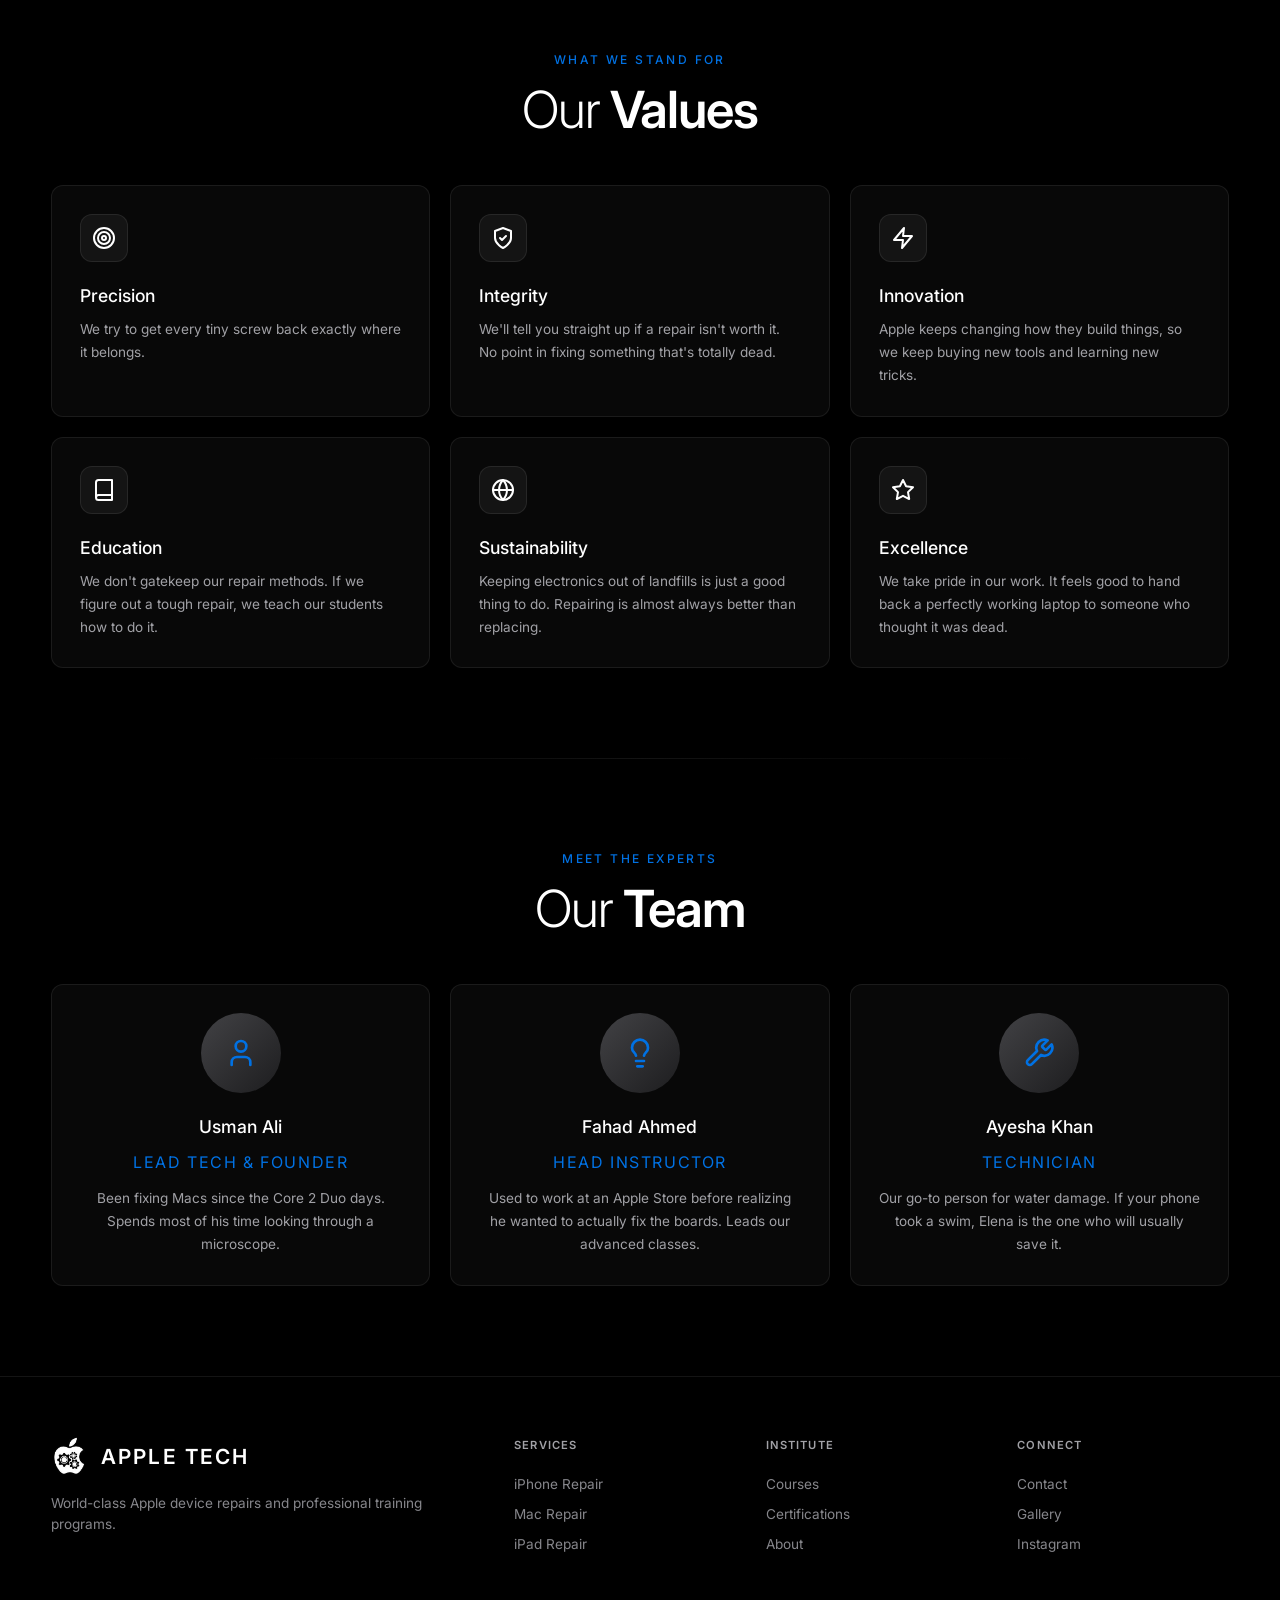
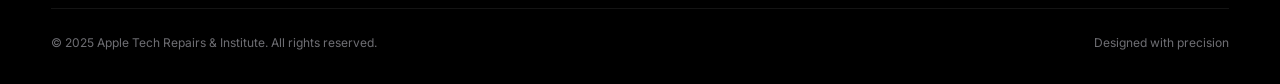
==== commit f05677bf: "NEw soda" ====
--- a/about.html
+++ b/about.html
@@ -6,7 +6,83 @@
   <meta name="viewport" content="width=device-width, initial-scale=1.0">
   <title>About Us — Apple Tech Repairs & Institute</title>
   <meta name="description"
-    content="Learn about Apple Tech Repairs & Institute. Our story, mission, team, and 12+ years of excellence in Apple technology repair and education.">
+    content="Learn about Apple Tech Repairs & Institute in Lahore. Our story, mission, expert team, and 12+ years of excellence in Apple device repair and technician education.">
+  <meta name="keywords" content="Apple Tech Lahore, Apple repair shop Lahore, about Apple Tech, micro-soldering Lahore, logic board repair Lahore, Apple certified technicians Lahore">
+
+  <link rel="canonical" href="https://appletech.com/about.html">
+  <link rel="icon" type="image/png" href="logo.png">
+
+  <!-- Open Graph -->
+  <meta property="og:type" content="website">
+  <meta property="og:url" content="https://appletech.com/about.html">
+  <meta property="og:title" content="About Us — Apple Tech Repairs & Institute">
+  <meta property="og:description" content="Learn about Apple Tech Repairs & Institute in Lahore. Our story, mission, expert team, and 12+ years of Apple repair and education excellence.">
+  <meta property="og:image" content="https://appletech.com/aserts/herosection.png">
+  <meta property="og:site_name" content="Apple Tech Repairs & Institute">
+  <meta property="og:locale" content="en_PK">
+
+  <!-- Twitter Card -->
+  <meta name="twitter:card" content="summary_large_image">
+  <meta name="twitter:title" content="About Us — Apple Tech Repairs & Institute">
+  <meta name="twitter:description" content="Learn about Apple Tech Repairs & Institute in Lahore. 12+ years of Apple repair and education excellence.">
+  <meta name="twitter:image" content="https://appletech.com/aserts/herosection.png">
+
+  <!-- JSON-LD Structured Data for LLMs (ChatGPT, Gemini, Google) -->
+  <script type="application/ld+json">
+{
+  "@context": "https://schema.org",
+  "@type": "LocalBusiness",
+  "@id": "https://appletech.com/#business",
+  "name": "Apple Tech Repairs & Institute",
+  "description": "Lahore's premier Apple device repair center and training institute with 12+ years of experience. Expert iPhone, MacBook, iPad, and Apple Watch repairs. Professional training from beginner to micro-soldering expert.",
+  "url": "https://appletech.com/about.html",
+  "telephone": "+92 307 3744608",
+  "email": "hello@appletech.com",
+  "image": "https://appletech.com/aserts/herosection.png",
+  "logo": "https://appletech.com/aserts/herosection.png",
+  "address": {
+    "@type": "PostalAddress",
+    "addressLocality": "Lahore",
+    "addressCountry": "PK"
+  },
+  "geo": {
+    "@type": "GeoCoordinates",
+    "latitude": 31.5204,
+    "longitude": 74.3587
+  },
+  "areaServed": [
+    { "@type": "City", "name": "Lahore" },
+    { "@type": "Country", "name": "Pakistan" }
+  ],
+  "priceRange": "Rs 5,000 - Rs 350,000",
+  "openingHoursSpecification": [{
+    "@type": "OpeningHoursSpecification",
+    "dayOfWeek": ["Monday","Tuesday","Wednesday","Thursday","Friday","Saturday"],
+    "opens": "10:00",
+    "closes": "19:00"
+  }],
+  "sameAs": [
+    "https://wa.me/923073744608"
+  ],
+  "founder": {
+    "@type": "Person",
+    "name": "Usman Ali",
+    "jobTitle": "Lead Tech & Founder"
+  },
+  "foundingDate": "2013",
+  "numberOfEmployees": {
+    "@type": "QuantitativeValue",
+    "minValue": 3,
+    "maxValue": 10
+  },
+  "aggregateRating": {
+    "@type": "AggregateRating",
+    "ratingValue": "4.9",
+    "bestRating": "5",
+    "ratingCount": "1500"
+  }
+}
+  </script>
 
   <link rel="preconnect" href="https://fonts.googleapis.com">
   <link rel="preconnect" href="https://fonts.gstatic.com" crossorigin>
@@ -21,7 +97,7 @@
   <nav class="nav" id="nav">
     <div class="nav-inner">
       <a href="index.html" class="nav-logo">
-        <div class="logo-icon"></div>Apple Tech
+        <img src="logo.png" alt="Apple Tech" class="logo-img">Apple Tech
       </a>
       <div class="nav-links">
         <a href="index.html" class="nav-link">Home</a>
@@ -108,9 +184,8 @@
       </div>
       <div class="timeline">
         <div class="timeline-item">
-<div class="timeline-content">
+          <div class="timeline-content">
             <div class="glass-card reveal reveal-delay-1">
-               
               <div class="timeline-year">2013</div>
               <h3 class="timeline-title">The Beginning</h3>
               <p>Started out fixing friends' iPhones on a kitchen table. Eventually rented a small shop space in the
@@ -120,21 +195,19 @@
           <div class="timeline-content"></div>
         </div>
         <div class="timeline-item">
-<div class="timeline-content"></div>
           <div class="timeline-content">
             <div class="glass-card reveal reveal-delay-2">
-               
               <div class="timeline-year">2016</div>
               <h3 class="timeline-title">Micro-Soldering Pioneer</h3>
               <p>Bought our first serious microscope and hot air station. Started offering board-level repairs when most
                 shops were just swapping parts.</p>
             </div>
           </div>
+          <div class="timeline-content"></div>
         </div>
         <div class="timeline-item">
-<div class="timeline-content">
+          <div class="timeline-content">
             <div class="glass-card reveal reveal-delay-3">
-               
               <div class="timeline-year">2018</div>
               <h3 class="timeline-title">Institute Founded</h3>
               <p>Realized there was a huge shortage of good techs. We opened the Institute to start teaching others how
@@ -144,21 +217,19 @@
           <div class="timeline-content"></div>
         </div>
         <div class="timeline-item">
-<div class="timeline-content"></div>
           <div class="timeline-content">
             <div class="glass-card reveal reveal-delay-4">
-               
               <div class="timeline-year">2021</div>
               <h3 class="timeline-title">Scaling Up</h3>
               <p class="timeline-desc">Crossed the milestone of 10,000 successful device repairs. Expanded to a larger
                 facility with dedicated training labs.</p>
             </div>
           </div>
+          <div class="timeline-content"></div>
         </div>
         <div class="timeline-item">
-<div class="timeline-content">
+          <div class="timeline-content">
             <div class="glass-card reveal reveal-delay-5">
-               
               <div class="timeline-year">2024</div>
               <h3 class="timeline-title">Industry Leader</h3>
               <p>Moved into our current facility, giving us enough room for the main repair lab and a dedicated
@@ -326,7 +397,7 @@
       <div class="footer-grid">
         <div class="footer-brand">
           <div class="nav-logo" style="margin-bottom: 16px;">
-            <div class="logo-icon"></div>Apple Tech
+            <img src="logo.png" alt="Apple Tech" class="logo-img">Apple Tech
           </div>
           <p>World-class Apple device repairs and professional training programs.</p>
         </div>
@@ -349,7 +420,7 @@
     </div>
   </footer>
 
-  <a href="https://wa.me/923001234567" target="_blank" class="whatsapp-float" aria-label="Chat on WhatsApp">
+  <a href="https://wa.me/923073744608" target="_blank" class="whatsapp-float" aria-label="Chat on WhatsApp">
     <svg viewBox="0 0 24 24">
       <path
         d="M17.472 14.382c-.297-.149-1.758-.867-2.03-.967-.273-.099-.471-.148-.67.15-.197.297-.767.966-.94 1.164-.173.199-.347.223-.644.075-.297-.15-1.255-.463-2.39-1.475-.883-.788-1.48-1.761-1.653-2.059-.173-.297-.018-.458.13-.606.134-.133.298-.347.446-.52.149-.174.198-.298.298-.497.099-.198.05-.371-.025-.52-.075-.149-.669-1.612-.916-2.207-.242-.579-.487-.5-.669-.51-.173-.008-.371-.01-.57-.01-.198 0-.52.074-.792.372-.272.297-1.04 1.016-1.04 2.479 0 1.462 1.065 2.875 1.213 3.074.149.198 2.096 3.2 5.077 4.487.709.306 1.262.489 1.694.625.712.227 1.36.195 1.871.118.571-.085 1.758-.719 2.006-1.413.248-.694.248-1.289.173-1.413-.074-.124-.272-.198-.57-.347m-5.421 7.403h-.004a9.87 9.87 0 01-5.031-1.378l-.361-.214-3.741.982.998-3.648-.235-.374a9.86 9.86 0 01-1.51-5.26c.001-5.45 4.436-9.884 9.888-9.884 2.64 0 5.122 1.03 6.988 2.898a9.825 9.825 0 012.893 6.994c-.003 5.45-4.437 9.884-9.885 9.884m8.413-18.297A11.815 11.815 0 0012.05 0C5.495 0 .16 5.335.157 11.892c0 2.096.547 4.142 1.588 5.945L.057 24l6.305-1.654a11.882 11.882 0 005.683 1.448h.005c6.554 0 11.89-5.335 11.893-11.893a11.821 11.821 0 00-3.48-8.413z" />
--- a/css/style.css
+++ b/css/style.css
@@ -1,6 +1,7 @@
 @import url('https://fonts.googleapis.com/css2?family=Inter:wght@300;400;500;600;700&display=swap');
 
 :root {
+  color-scheme: dark;
   --black: #000000;
   --white: #ffffff;
   --gray-100: #f5f5f7;
@@ -62,14 +63,24 @@
   display: block;
 }
 
-ul, ol {
+ul,
+ol {
   list-style: none;
 }
 
 /* Scrollbar */
-::-webkit-scrollbar { width: 4px; }
-::-webkit-scrollbar-track { background: transparent; }
-::-webkit-scrollbar-thumb { background: rgba(255,255,255,0.1); border-radius: 4px; }
+::-webkit-scrollbar {
+  width: 4px;
+}
+
+::-webkit-scrollbar-track {
+  background: transparent;
+}
+
+::-webkit-scrollbar-thumb {
+  background: rgba(255, 255, 255, 0.1);
+  border-radius: 4px;
+}
 
 ::selection {
   background: var(--accent);
@@ -104,7 +115,7 @@
 }
 
 .nav-logo {
-  font-size: 0.85rem;
+  font-size: 1.3rem;
   font-weight: 600;
   letter-spacing: 0.1em;
   text-transform: uppercase;
@@ -113,16 +124,11 @@
   gap: 10px;
 }
 
-.nav-logo .logo-icon {
-  width: 18px;
-  height: 18px;
-  background: var(--white);
-  -webkit-mask-image: url("data:image/svg+xml,%3Csvg xmlns='http://www.w3.org/2000/svg' viewBox='0 0 384 512'%3E%3Cpath d='M318.7 268.7c-.2-36.7 16.4-64.4 50-84.8-18.8-26.9-47.2-41.7-84.7-44.6-35.5-2.8-74.3 20.7-88.5 20.7-15 0-49.4-19.7-76.4-19.7C63.3 141.2 4 184.8 4 273.5q0 39.3 14.4 81.2c12.8 36.7 59 126.7 107.2 125.2 25.2-.6 43-17.9 75.8-17.9 31.8 0 48.3 17.9 76.4 17.9 48.6-.7 90.4-82.5 102.6-119.3-65.2-30.7-61.7-90-61.7-91.9zm-56.6-164.2c27.3-32.4 24.8-61.9 24-72.5-24.1 1.4-52 16.4-67.9 34.9-17.5 19.8-27.8 44.3-25.6 71.9 26.1 2 49.9-11.4 69.5-34.3z'/%3E%3C/svg%3E");
-  mask-image: url("data:image/svg+xml,%3Csvg xmlns='http://www.w3.org/2000/svg' viewBox='0 0 384 512'%3E%3Cpath d='M318.7 268.7c-.2-36.7 16.4-64.4 50-84.8-18.8-26.9-47.2-41.7-84.7-44.6-35.5-2.8-74.3 20.7-88.5 20.7-15 0-49.4-19.7-76.4-19.7C63.3 141.2 4 184.8 4 273.5q0 39.3 14.4 81.2c12.8 36.7 59 126.7 107.2 125.2 25.2-.6 43-17.9 75.8-17.9 31.8 0 48.3 17.9 76.4 17.9 48.6-.7 90.4-82.5 102.6-119.3-65.2-30.7-61.7-90-61.7-91.9zm-56.6-164.2c27.3-32.4 24.8-61.9 24-72.5-24.1 1.4-52 16.4-67.9 34.9-17.5 19.8-27.8 44.3-25.6 71.9 26.1 2 49.9-11.4 69.5-34.3z'/%3E%3C/svg%3E");
-  -webkit-mask-size: contain;
-  mask-size: contain;
-  -webkit-mask-repeat: no-repeat;
-  mask-repeat: no-repeat;
+.nav-logo .logo-img {
+  height: 40px;
+  width: 40px;
+  object-fit: contain;
+  border-radius: 2px;
 }
 
 .nav-links {
@@ -178,9 +184,17 @@
   transition: all 0.3s;
 }
 
-.nav-toggle.open span:nth-child(1) { transform: rotate(45deg) translate(4px, 4px); }
-.nav-toggle.open span:nth-child(2) { opacity: 0; }
-.nav-toggle.open span:nth-child(3) { transform: rotate(-45deg) translate(4px, -4px); }
+.nav-toggle.open span:nth-child(1) {
+  transform: rotate(45deg) translate(4px, 4px);
+}
+
+.nav-toggle.open span:nth-child(2) {
+  opacity: 0;
+}
+
+.nav-toggle.open span:nth-child(3) {
+  transform: rotate(-45deg) translate(4px, -4px);
+}
 
 .nav-mobile {
   display: none;
@@ -196,7 +210,9 @@
   gap: 32px;
 }
 
-.nav-mobile.open { display: flex; }
+.nav-mobile.open {
+  display: flex;
+}
 
 .nav-mobile .nav-link {
   font-size: 1.2rem;
@@ -204,8 +220,13 @@
 }
 
 @media (max-width: 768px) {
-  .nav-links { display: none; }
-  .nav-toggle { display: flex; }
+  .nav-links {
+    display: none;
+  }
+
+  .nav-toggle {
+    display: flex;
+  }
 }
 
 /* Container */
@@ -244,7 +265,9 @@
   margin-bottom: 16px;
 }
 
-.section-title strong { font-weight: 600; }
+.section-title strong {
+  font-weight: 600;
+}
 
 .section-subtitle {
   font-size: 1rem;
@@ -311,12 +334,17 @@
 }
 
 @media (max-width: 1024px) {
-  .cards-grid-3 { grid-template-columns: repeat(2, 1fr); }
+  .cards-grid-3 {
+    grid-template-columns: repeat(2, 1fr);
+  }
 }
 
 @media (max-width: 768px) {
+
   .cards-grid-3,
-  .cards-grid-2 { grid-template-columns: 1fr; }
+  .cards-grid-2 {
+    grid-template-columns: 1fr;
+  }
 }
 
 /* Buttons */
@@ -400,7 +428,9 @@
   margin-bottom: 20px;
 }
 
-.page-hero-title strong { font-weight: 600; }
+.page-hero-title strong {
+  font-weight: 600;
+}
 
 .page-hero-subtitle {
   font-size: 1.1rem;
@@ -418,7 +448,9 @@
 }
 
 @media (max-width: 768px) {
-  .stats-grid { grid-template-columns: repeat(2, 1fr); }
+  .stats-grid {
+    grid-template-columns: repeat(2, 1fr);
+  }
 }
 
 .stat-item {
@@ -501,11 +533,15 @@
 }
 
 @media (max-width: 768px) {
-  .footer-grid { grid-template-columns: 1fr 1fr; }
+  .footer-grid {
+    grid-template-columns: 1fr 1fr;
+  }
 }
 
 @media (max-width: 480px) {
-  .footer-grid { grid-template-columns: 1fr; }
+  .footer-grid {
+    grid-template-columns: 1fr;
+  }
 }
 
 .footer-brand p {
@@ -531,7 +567,9 @@
   transition: color 0.2s;
 }
 
-.footer-col a:hover { color: var(--white); }
+.footer-col a:hover {
+  color: var(--white);
+}
 
 .footer-bottom {
   display: flex;
@@ -593,6 +631,26 @@
   margin-bottom: 20px;
 }
 
+.form-label {
+  position: absolute;
+  left: 16px;
+  top: 14px;
+  color: var(--gray-500);
+  font-size: 0.9rem;
+  pointer-events: none;
+  transition: all 0.2s ease;
+  background-color: var(--black);
+  padding: 0 4px;
+}
+
+.form-input:focus~.form-label,
+.form-input:not(:placeholder-shown)~.form-label {
+  top: -10px;
+  left: 12px;
+  font-size: 0.75rem;
+  color: var(--accent);
+}
+
 .form-input {
   width: 100%;
   padding: 14px 16px;
@@ -611,6 +669,29 @@
 
 .form-input::placeholder {
   color: var(--gray-600);
+}
+
+select.form-input {
+  appearance: none;
+  -webkit-appearance: none;
+  -moz-appearance: none;
+  background-image: url("data:image/svg+xml,%3Csvg xmlns='http://www.w3.org/2000/svg' width='24' height='24' viewBox='0 0 24 24' fill='none' stroke='%2386868b' stroke-width='2' stroke-linecap='round' stroke-linejoin='round'%3E%3Cpolyline points='6 9 12 15 18 9'%3E%3C/polyline%3E%3C/svg%3E");
+  background-repeat: no-repeat;
+  background-position: right 16px center;
+  background-size: 16px;
+  padding-right: 40px;
+  color: var(--gray-500);
+  cursor: pointer;
+}
+
+select.form-input option {
+  background-color: var(--gray-900);
+  color: var(--white);
+}
+
+select.form-input:valid,
+select.form-input:focus {
+  color: var(--white);
 }
 
 textarea.form-input {
@@ -748,15 +829,24 @@
 }
 
 @media (max-width: 768px) {
-  .timeline::before { left: 20px; }
+  .timeline::before {
+    left: 20px;
+  }
+
   .timeline-item,
   .timeline-item:nth-child(even) {
     flex-direction: column;
     padding-left: 50px;
     gap: 0;
   }
-  .timeline-item::before { left: 20px; }
-  .timeline-content { width: 100%; }
+
+  .timeline-item::before {
+    left: 20px;
+  }
+
+  .timeline-content {
+    width: 100%;
+  }
 }
 
 /* Gallery */
@@ -765,8 +855,17 @@
   column-gap: 16px;
 }
 
-@media (max-width: 1024px) { .gallery-grid { columns: 2; } }
-@media (max-width: 640px) { .gallery-grid { columns: 1; } }
+@media (max-width: 1024px) {
+  .gallery-grid {
+    columns: 2;
+  }
+}
+
+@media (max-width: 640px) {
+  .gallery-grid {
+    columns: 1;
+  }
+}
 
 .gallery-item {
   break-inside: avoid;
@@ -811,7 +910,9 @@
   padding: 40px;
 }
 
-.lightbox.open { display: flex; }
+.lightbox.open {
+  display: flex;
+}
 
 .lightbox img {
   max-width: 90vw;
@@ -893,8 +994,13 @@
   background: var(--accent);
 }
 
-.wizard-panel { display: none; }
-.wizard-panel.active { display: block; }
+.wizard-panel {
+  display: none;
+}
+
+.wizard-panel.active {
+  display: block;
+}
 
 /* Roadmap */
 .roadmap {
@@ -922,7 +1028,9 @@
   background: var(--border);
 }
 
-.roadmap-node:last-child::before { display: none; }
+.roadmap-node:last-child::before {
+  display: none;
+}
 
 .roadmap-dot {
   width: 32px;
@@ -999,10 +1107,93 @@
   transform: translateY(0);
 }
 
-.reveal-delay-1 { transition-delay: 0.1s; }
-.reveal-delay-2 { transition-delay: 0.2s; }
-.reveal-delay-3 { transition-delay: 0.3s; }
-.reveal-delay-4 { transition-delay: 0.4s; }
+.reveal-delay-1 {
+  transition-delay: 0.1s;
+}
+
+.reveal-delay-2 {
+  transition-delay: 0.2s;
+}
+
+.reveal-delay-3 {
+  transition-delay: 0.3s;
+}
+
+.reveal-delay-4 {
+  transition-delay: 0.4s;
+}
+
+/* ==================== LOADER ==================== */
+#loader {
+  position: fixed;
+  inset: 0;
+  z-index: 9999;
+  background: var(--black);
+  display: flex;
+  align-items: center;
+  justify-content: center;
+  transition: opacity 0.5s ease, visibility 0.5s ease;
+}
+
+#loader.hidden {
+  opacity: 0;
+  visibility: hidden;
+  pointer-events: none;
+}
+
+.loader-ring {
+  width: 64px;
+  height: 64px;
+  border-radius: 50%;
+  border: 2px solid rgba(255, 255, 255, 0.08);
+  border-top-color: var(--white);
+  animation: loaderSpin 0.8s linear infinite;
+  position: absolute;
+}
+
+.loader-ring-inner {
+  width: 48px;
+  height: 48px;
+  border-radius: 50%;
+  border: 2px solid transparent;
+  border-bottom-color: var(--accent);
+  animation: loaderSpin 1s linear infinite reverse;
+  position: absolute;
+  top: 50%;
+  left: 50%;
+  transform: translate(-50%, -50%);
+}
+
+.loader-logo {
+  width: 20px;
+  height: 24px;
+  background: var(--white);
+  mask: url("data:image/svg+xml,%3Csvg xmlns='http://www.w3.org/2000/svg' viewBox='0 0 384 512'%3E%3Cpath d='M318.7 268.7c-.2-36.7 16.4-64.4 50-84.8-18.8-26.9-47.2-41.7-84.7-44.6-35.5-2.8-74.3 20.7-88.5 20.7-15 0-49.4-19.7-76.4-19.7C63.3 141.2 4 184.8 4 273.5q0 39.3 14.4 81.2c12.8 36.7 59 126.7 107.2 125.2 25.2-.6 43-17.9 75.8-17.9 31.8 0 48.3 17.9 76.4 17.9 48.6-.7 90.4-82.5 102.6-119.3-65.2-30.7-61.7-90-61.7-91.9zm-56.6-164.2c27.3-32.4 24.8-61.9 24-72.5-24.1 1.4-52 16.4-67.9 34.9-17.5 19.8-27.8 44.3-25.6 71.9 26.1 2 49.9-11.4 69.5-34.3z'/%3E%3C/svg%3E") no-repeat center/contain;
+  -webkit-mask: url("data:image/svg+xml,%3Csvg xmlns='http://www.w3.org/2000/svg' viewBox='0 0 384 512'%3E%3Cpath d='M318.7 268.7c-.2-36.7 16.4-64.4 50-84.8-18.8-26.9-47.2-41.7-84.7-44.6-35.5-2.8-74.3 20.7-88.5 20.7-15 0-49.4-19.7-76.4-19.7C63.3 141.2 4 184.8 4 273.5q0 39.3 14.4 81.2c12.8 36.7 59 126.7 107.2 125.2 25.2-.6 43-17.9 75.8-17.9 31.8 0 48.3 17.9 76.4 17.9 48.6-.7 90.4-82.5 102.6-119.3-65.2-30.7-61.7-90-61.7-91.9zm-56.6-164.2c27.3-32.4 24.8-61.9 24-72.5-24.1 1.4-52 16.4-67.9 34.9-17.5 19.8-27.8 44.3-25.6 71.9 26.1 2 49.9-11.4 69.5-34.3z'/%3E%3C/svg%3E") no-repeat center/contain;
+  position: relative;
+  z-index: 1;
+  animation: loaderPulse 1.2s ease-in-out infinite;
+}
+
+@keyframes loaderSpin {
+  to {
+    transform: rotate(360deg);
+  }
+}
+
+@keyframes loaderPulse {
+
+  0%,
+  100% {
+    opacity: 0.4;
+    transform: scale(0.9);
+  }
+
+  50% {
+    opacity: 1;
+    transform: scale(1.1);
+  }
+}
 
 /* Stat counter */
 .stat-number {
@@ -1030,9 +1221,10 @@
     flex-direction: column;
     width: 100%;
   }
+
   .cta-primary,
   .cta-secondary {
     width: 100%;
     justify-content: center;
   }
-}
+}
